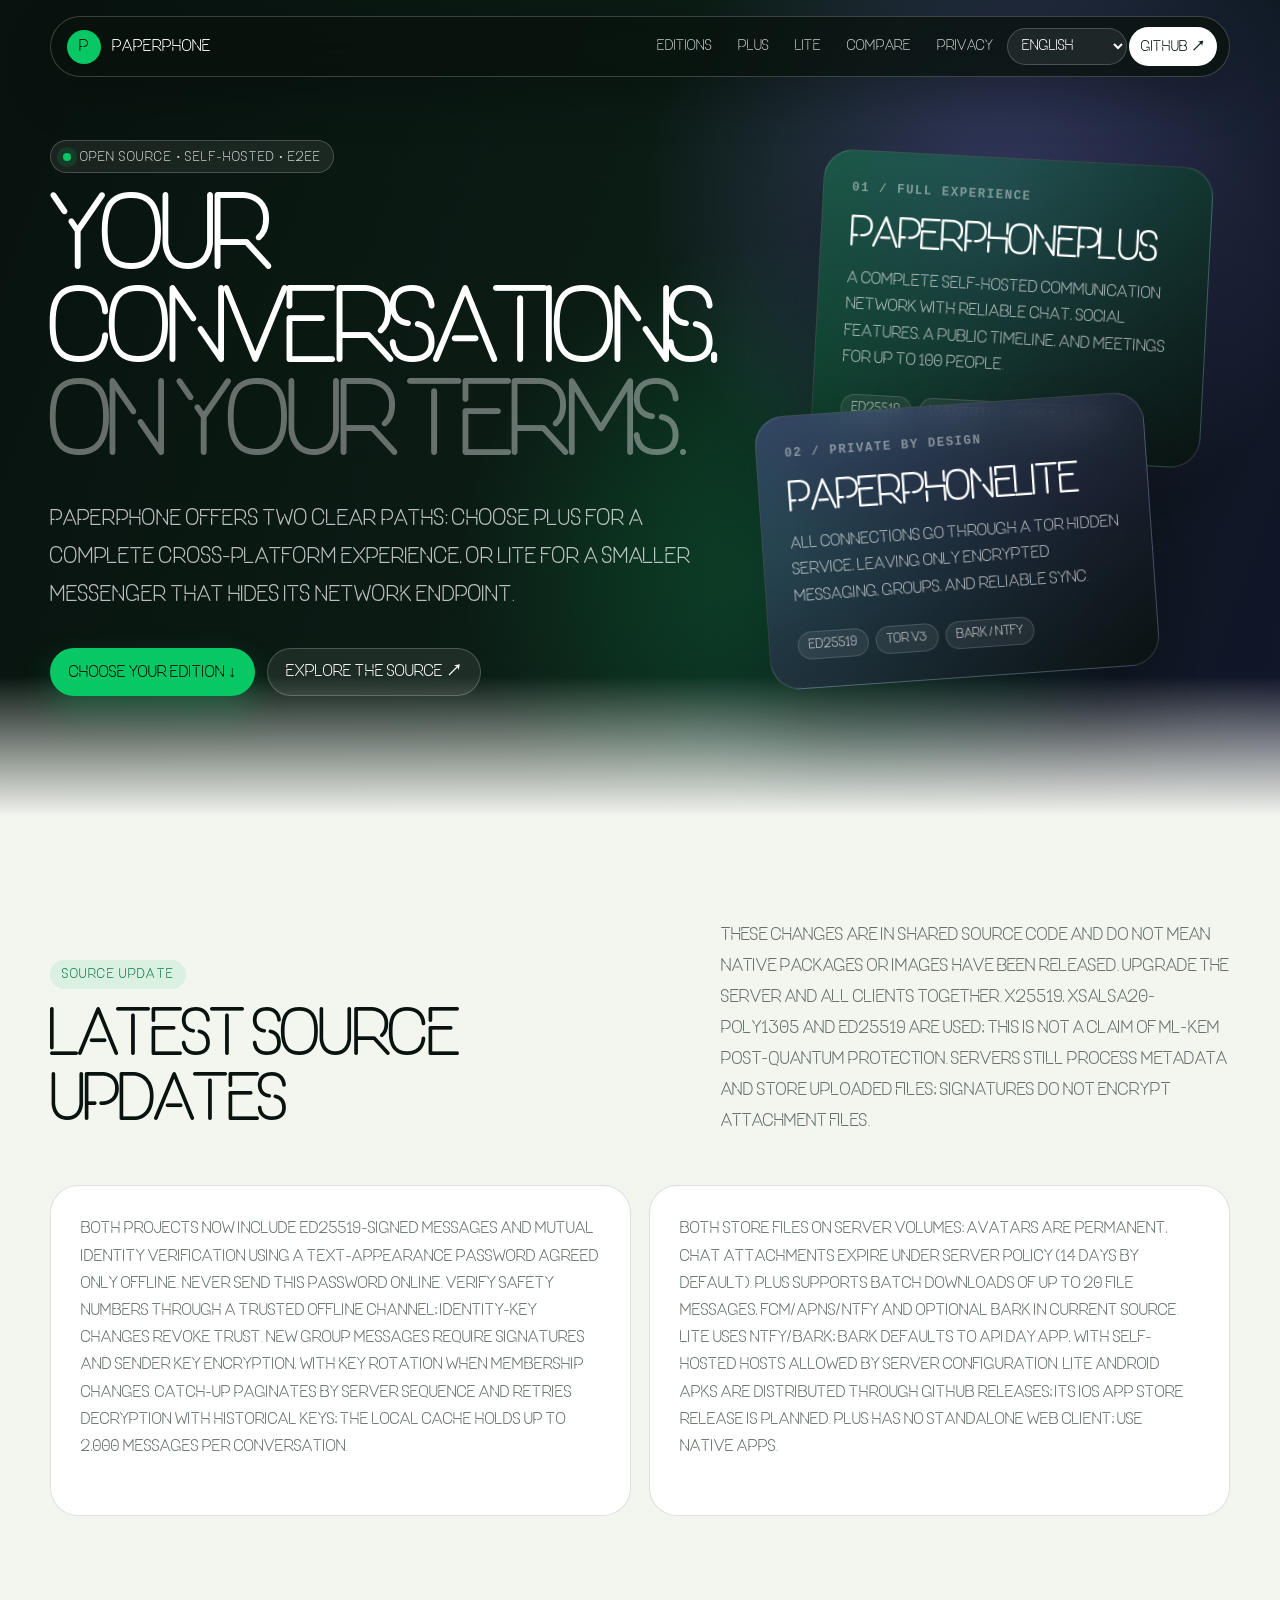
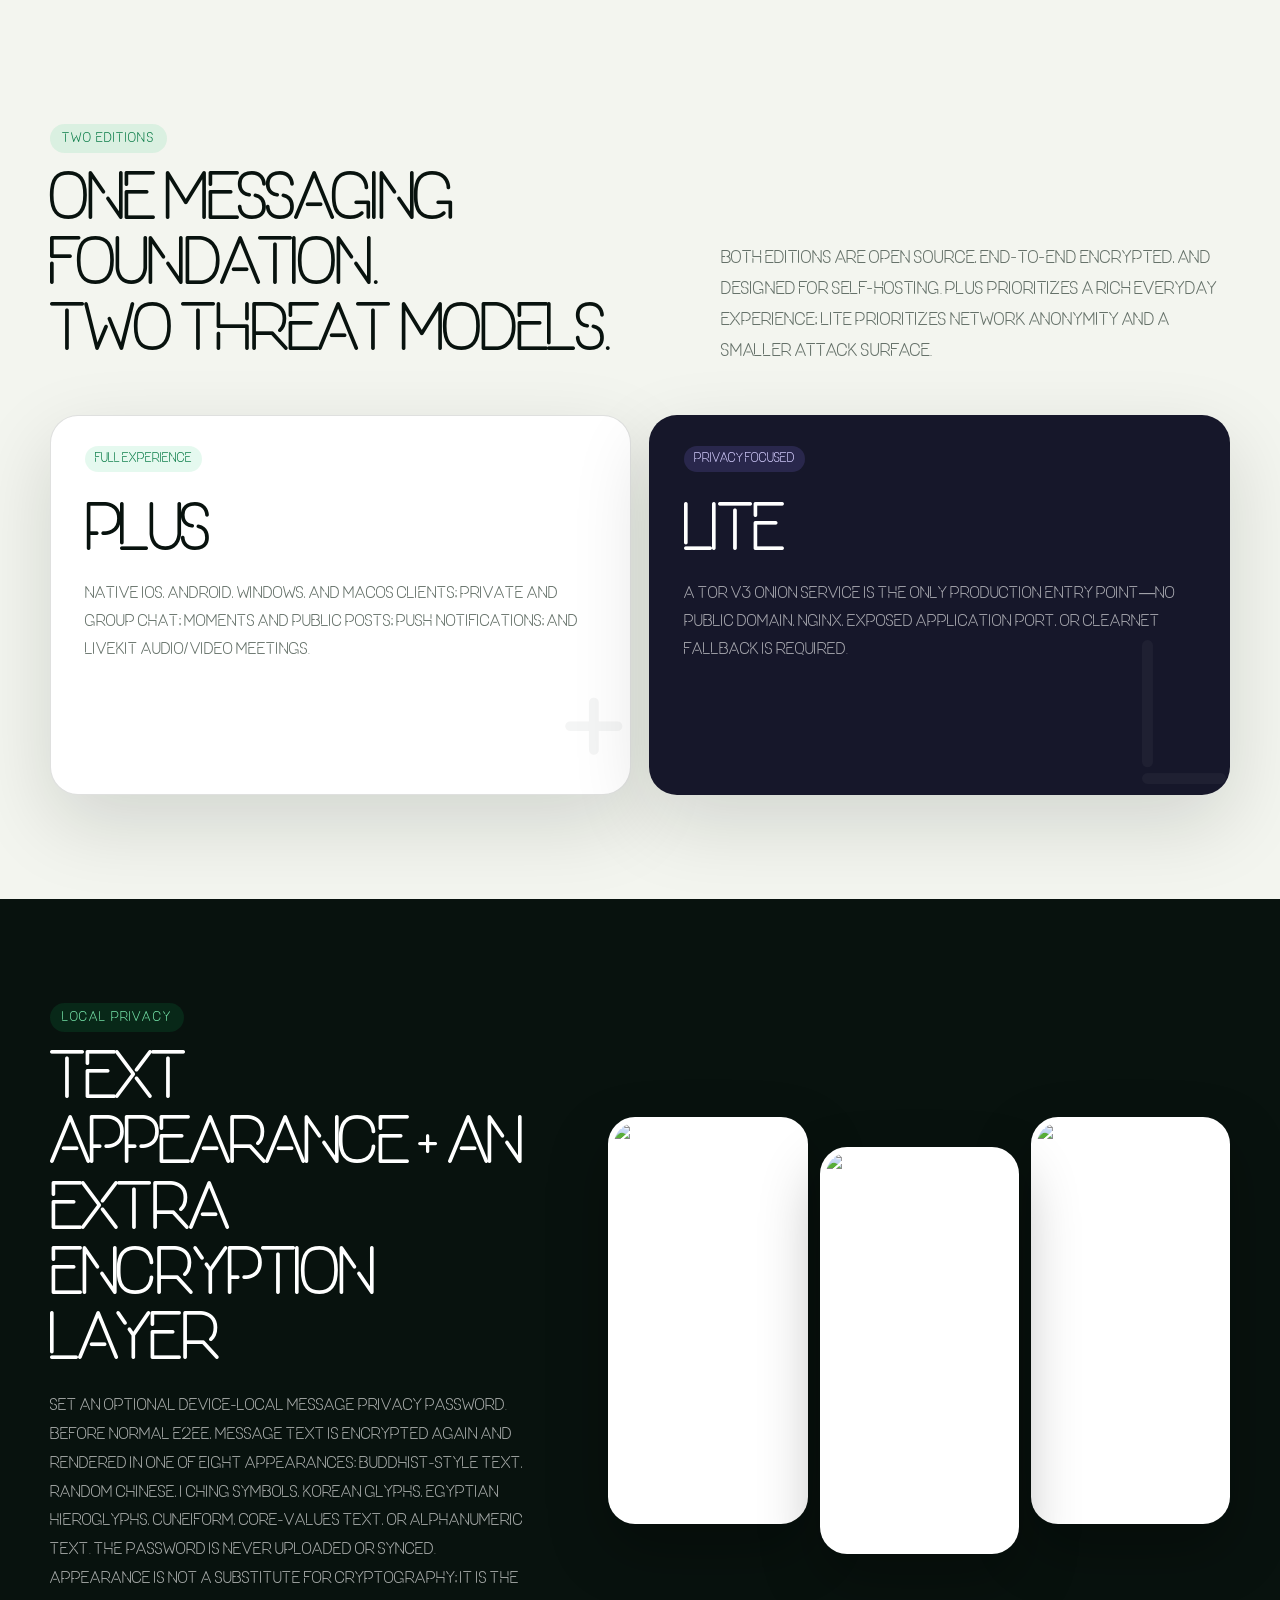
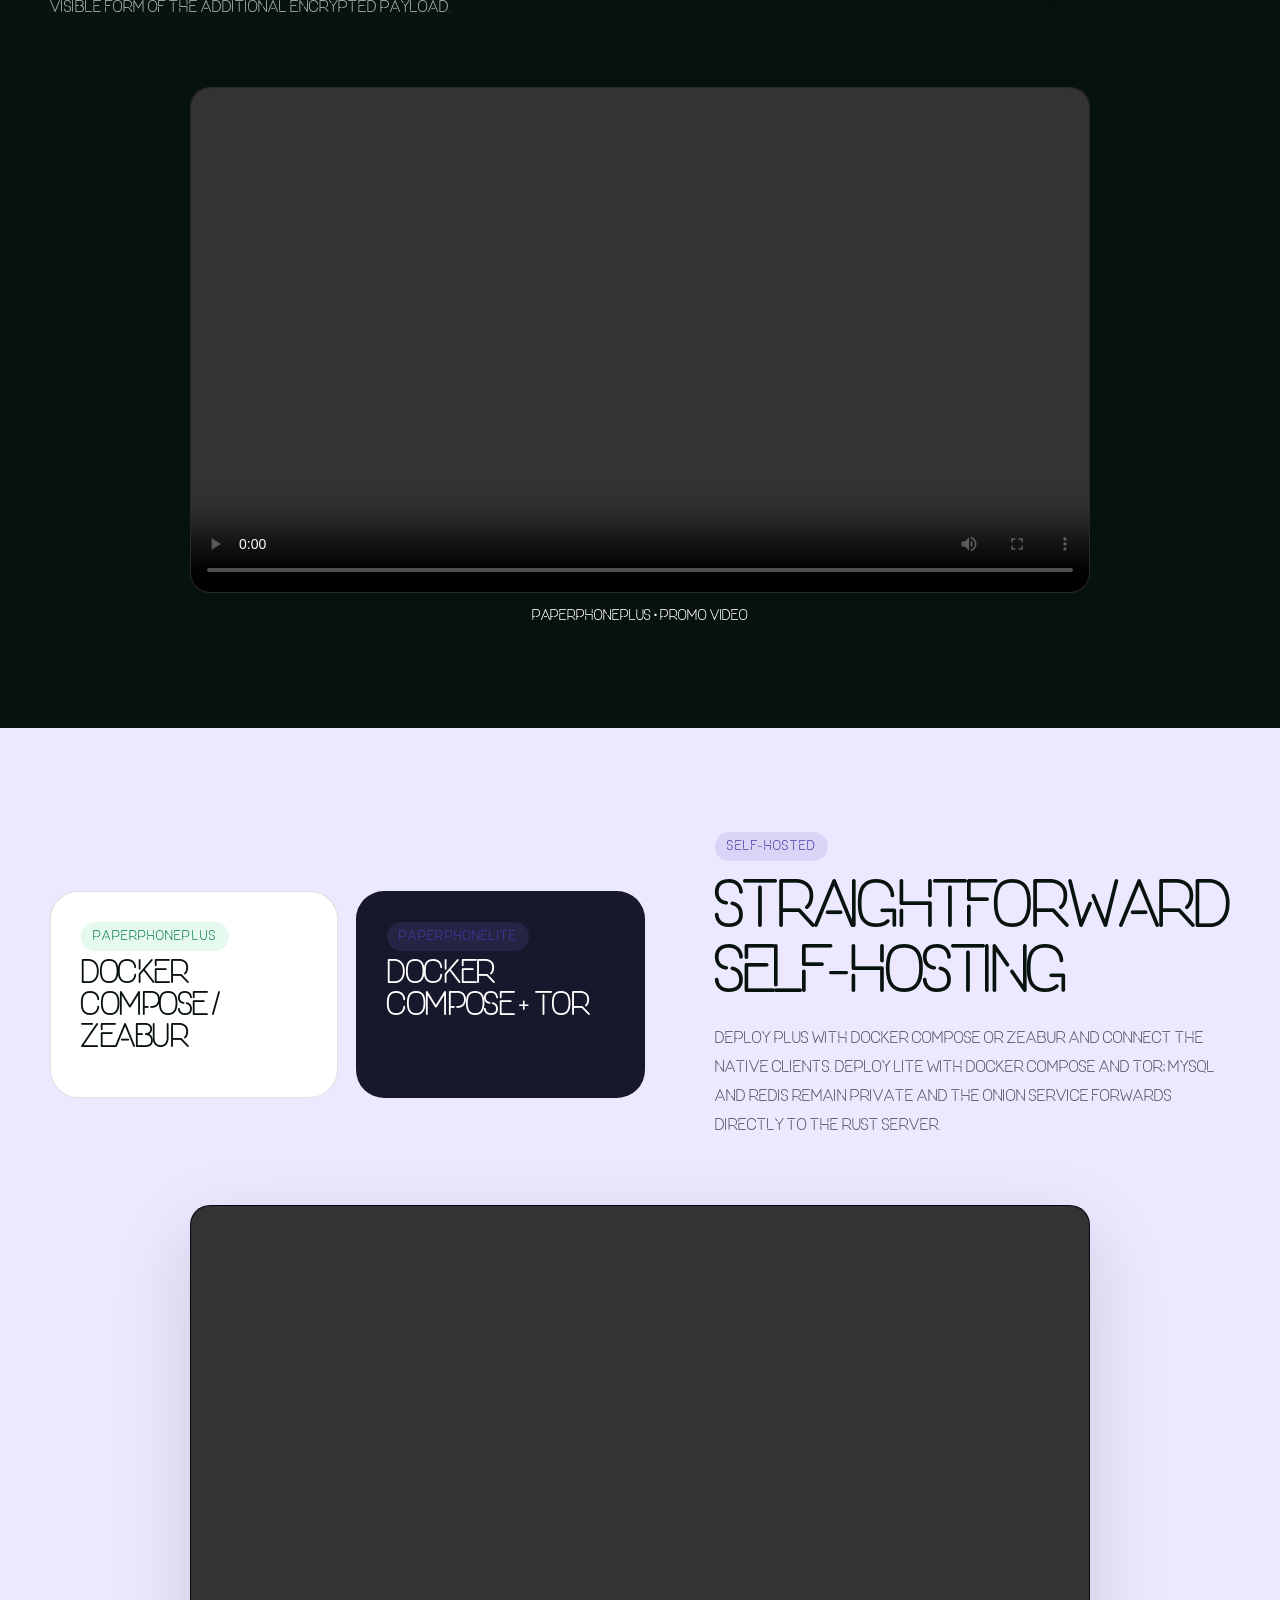
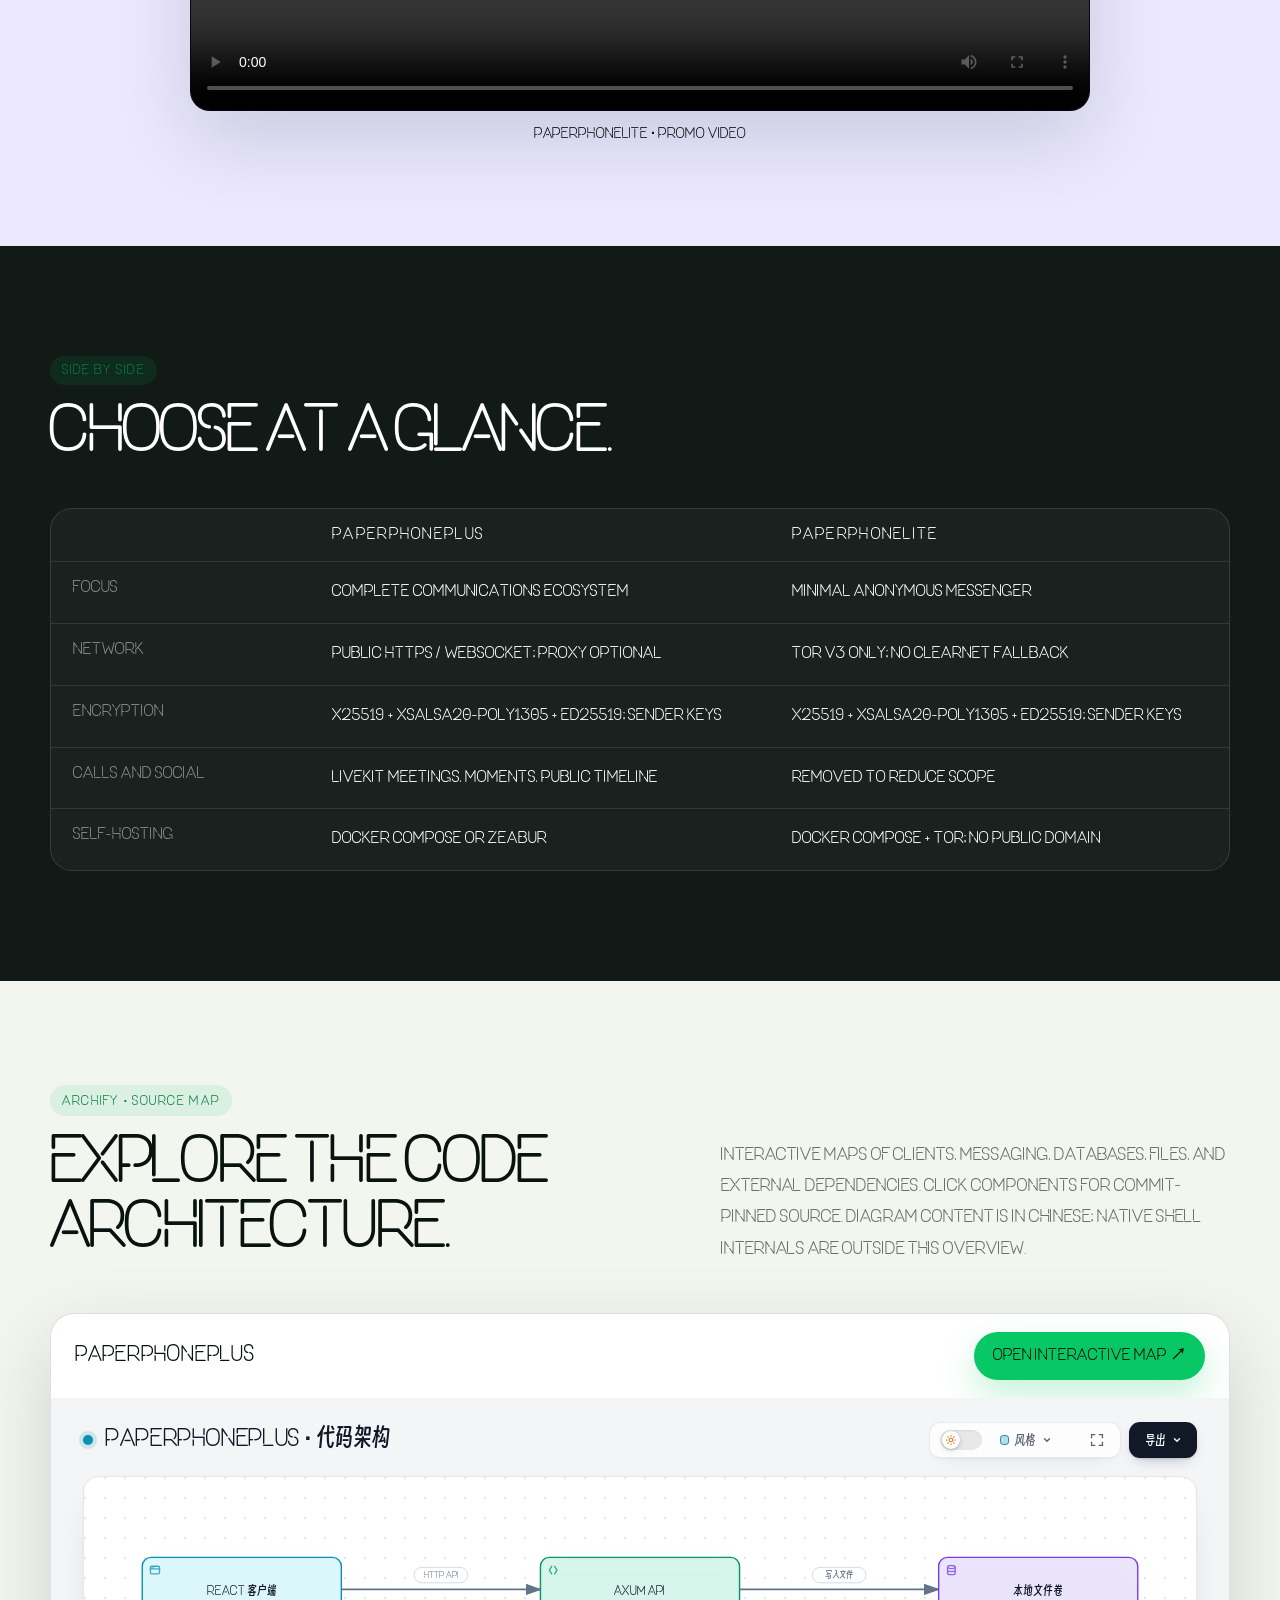
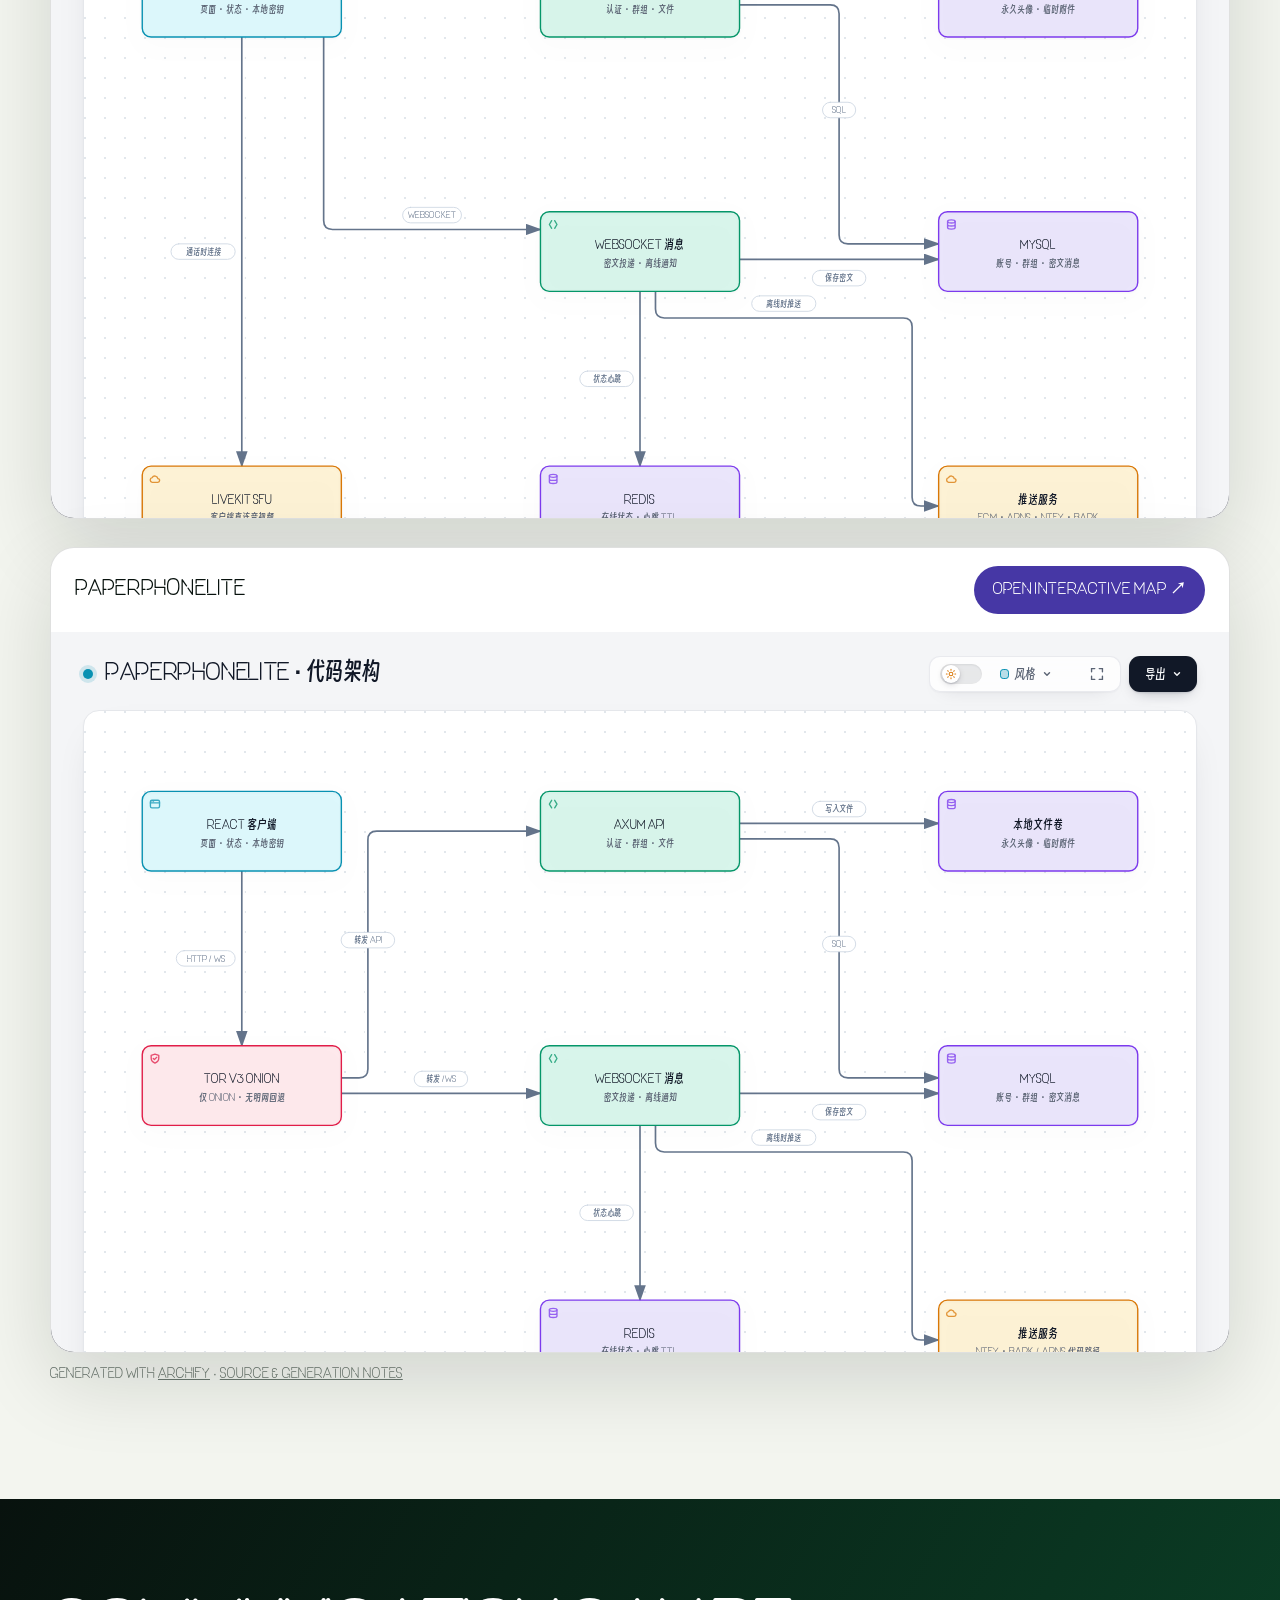
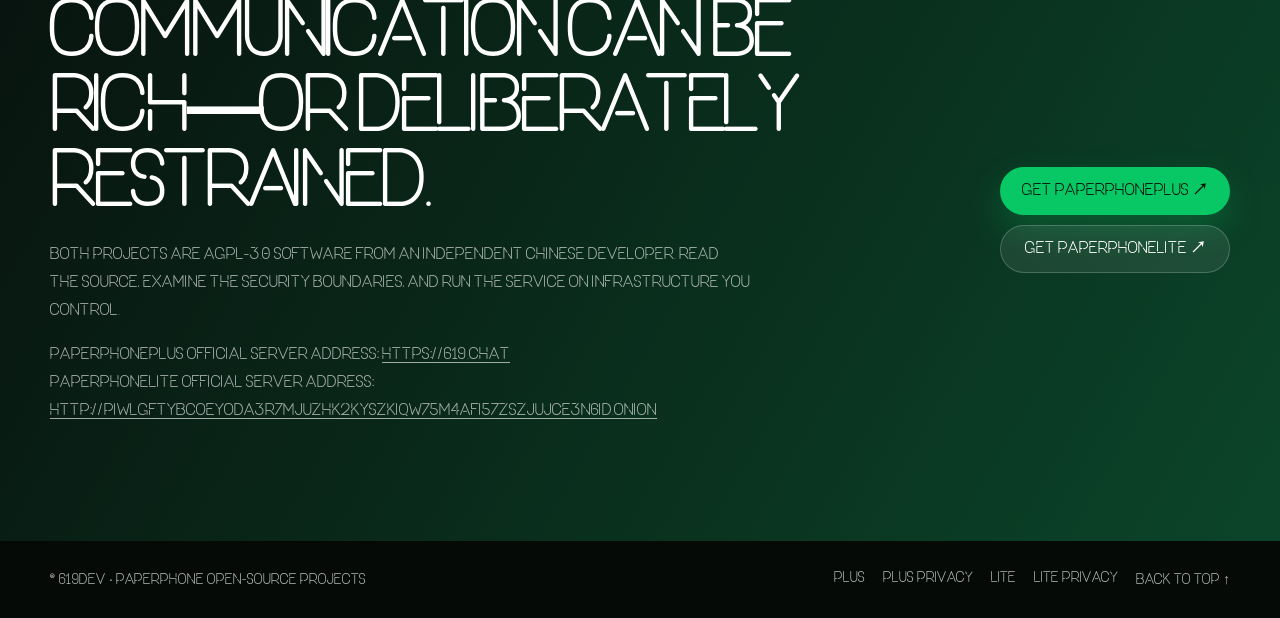
==== index.html @ 9606c449 "Use ONE DAY font for English website text" ====
<!DOCTYPE html>
<html lang="zh-CN">
<head>
  <meta charset="UTF-8"><meta name="viewport" content="width=device-width,initial-scale=1">
  <title>PaperPhone | PaperPhonePlus 与 PaperPhoneLite</title>
  <meta name="description" content="PaperPhone 开源加密通讯项目：PaperPhonePlus 提供原生多端即时通讯、社交与百人会议；PaperPhoneLite 通过 Tor 隐藏服务提供轻量私密通讯。">
  <meta name="theme-color" content="#08120e"><meta property="og:title" content="PaperPhone · 两种隐私通讯路线"><meta property="og:description" content="PaperPhonePlus 功能完整，PaperPhoneLite 极简隐私。两款可自托管的端到端加密通讯项目。"><meta property="og:url" content="https://paperphone.app/"><meta property="og:image" content="https://raw.githubusercontent.com/619dev/Paperphone-plus/main/%E5%AE%A3%E4%BC%A0%E6%B5%B7%E6%8A%A5.png"><link rel="canonical" href="https://paperphone.app/"><link rel="preconnect" href="https://raw.githubusercontent.com">
  <style>
    :root{--ink:#08120e;--paper:#f3f5ef;--white:#fff;--muted:#647068;--line:rgba(8,18,14,.13);--green:#08c765;--green-deep:#087b46;--violet:#8e7aff;--violet-deep:#4637a5;--shadow:0 28px 80px rgba(8,18,14,.14);--radius:28px}*{box-sizing:border-box}html{scroll-behavior:smooth;scroll-padding-top:100px}body{margin:0;color:var(--ink);background:var(--paper);font-family: "PaperPhone Chinese", "PaperPhone English", Inter,ui-sans-serif,-apple-system,BlinkMacSystemFont,"Segoe UI","PingFang SC","Microsoft YaHei",sans-serif}a{color:inherit;text-decoration:none}img{display:block;max-width:100%}.wrap{width:min(1180px,calc(100% - 40px));margin-inline:auto}
    .nav{position:fixed;z-index:30;top:16px;left:50%;transform:translateX(-50%);display:flex;align-items:center;justify-content:space-between;width:min(1180px,calc(100% - 32px));padding:10px 12px 10px 16px;color:#fff;border:1px solid #ffffff33;border-radius:999px;background:#08120ec7;box-shadow:0 18px 50px #0000003d;backdrop-filter:blur(18px)}.brand{display:flex;align-items:center;gap:11px;font-weight:850}.mark{display:grid;width:34px;height:34px;place-items:center;border-radius:50%;color:#041108;background:var(--green);font-weight:950}.nav-links{display:flex;align-items:center;gap:2px;color:#ffffffb8;font-size:.9rem}.nav-links a{padding:10px 12px;border-radius:999px}.nav-links a:hover{color:#fff;background:#ffffff1a}.nav-github{color:#06120b!important;background:#fff!important;font-weight:800}.language-select{flex-shrink:0;min-width:calc(4em + 40px);padding:9px 28px 9px 10px;color:#fff;border:1px solid #ffffff33;border-radius:999px;background:#ffffff12;font:inherit;cursor:pointer}.language-select option{color:#08120e;background:#fff}.privacy-menu{position:relative}.privacy-menu summary{cursor:pointer;list-style:none;padding:10px 12px;border-radius:999px}.privacy-menu summary::-webkit-details-marker{display:none}.privacy-menu[open] summary{color:#fff;background:#ffffff1a}.privacy-popover{position:absolute;top:48px;right:0;display:grid;min-width:210px;padding:8px;border:1px solid #ffffff24;border-radius:18px;background:#08120ef2;box-shadow:0 20px 55px #0006}.privacy-popover a{padding:11px 12px}
    .hero{position:relative;min-height:810px;overflow:hidden;color:#fff;background:#08120e}.hero:before{content:"";position:absolute;inset:0;background:radial-gradient(circle at 78% 24%,#8e7aff4d,transparent 30%),radial-gradient(circle at 62% 70%,#08c7653d,transparent 34%),linear-gradient(110deg,#08120e 0%,#0c1e16 54%,#11152a 100%)}.hero:after{content:"";position:absolute;inset:auto 0 0;height:140px;background:linear-gradient(transparent,var(--paper))}.grain{position:absolute;inset:0;opacity:.18;background-image:linear-gradient(#ffffff0a 1px,transparent 1px),linear-gradient(90deg,#ffffff0a 1px,transparent 1px);background-size:44px 44px;mask-image:linear-gradient(to right,transparent 5%,#000 45%,transparent 95%)}.hero-inner{position:relative;z-index:2;display:grid;grid-template-columns:1.05fr .95fr;gap:48px;min-height:810px;align-items:center;padding:140px 0 120px}.kicker,.label{display:inline-flex;align-items:center;gap:9px;width:fit-content;padding:8px 12px;border-radius:999px;font-size:.82rem;font-weight:850;letter-spacing:.08em;text-transform:uppercase}.kicker{border:1px solid #ffffff33;color:#ffffffcc;background:#ffffff12}.dot{width:8px;height:8px;border-radius:50%;background:var(--green);box-shadow:0 0 0 6px #08c76524}h1{max-width:780px;margin:24px 0;font-size:clamp(3.6rem,8vw,7.4rem);line-height:.91;letter-spacing:-.075em}h1 span{display:block;color:#ffffff61}.lead{max-width:670px;margin:0;color:#ffffffb8;font-size:clamp(1.08rem,2vw,1.35rem);line-height:1.78}.actions{display:flex;flex-wrap:wrap;gap:12px;margin-top:32px}.btn{display:inline-flex;align-items:center;justify-content:center;gap:9px;min-height:48px;padding:12px 18px;border:1px solid transparent;border-radius:999px;font-weight:850;transition:.2s}.btn:hover{transform:translateY(-2px)}.green{color:#041109;background:var(--green);box-shadow:0 15px 35px #08c7653d}.light{color:#fff;border-color:#ffffff33;background:#ffffff14}.dark{color:#fff;background:var(--ink)}.violet{color:#fff;background:var(--violet-deep)}
    .product-stack{position:relative;height:520px}.product-card{position:absolute;width:min(390px,92%);padding:28px;border:1px solid #ffffff29;border-radius:30px;box-shadow:0 38px 90px #00000047;backdrop-filter:blur(18px)}.product-card.plus{top:0;right:0;background:linear-gradient(145deg,#08c76547,#08120ed6);transform:rotate(3deg)}.product-card.lite{bottom:0;left:0;background:linear-gradient(145deg,#8e7aff47,#08120ee0);transform:rotate(-4deg)}.product-no{color:#ffffff70;font:800 .78rem ui-monospace,monospace;letter-spacing:.12em}.product-card h2{margin:20px 0 10px;font-size:2.55rem;letter-spacing:-.055em}.product-card p{margin:0;color:#ffffffad;line-height:1.65}.chips{display:flex;flex-wrap:wrap;gap:7px;margin-top:22px}.chip{padding:7px 10px;border:1px solid #ffffff26;border-radius:999px;color:#ffffffc7;background:#ffffff12;font-size:.78rem;font-weight:700}
    .section{padding:104px 0}.label{color:var(--green-deep);background:#08c7651a}.label.purple{color:var(--violet-deep);background:#8e7aff1f}.heading{display:grid;grid-template-columns:1.1fr .9fr;gap:48px;align-items:end;margin-bottom:48px}.heading h2,.detail-copy h2,.compare h2{margin:18px 0 0;font-size:clamp(2.35rem,5vw,4.7rem);line-height:1.02;letter-spacing:-.06em}.heading p{margin:0;color:var(--muted);font-size:1.08rem;line-height:1.8}.choice-grid{display:grid;grid-template-columns:1fr 1fr;gap:18px}.choice{position:relative;overflow:hidden;min-height:380px;padding:34px;border:1px solid var(--line);border-radius:var(--radius);background:#fff;box-shadow:var(--shadow)}.choice:after{content:attr(data-mark);position:absolute;right:-10px;bottom:-38px;color:#08120e0b;font-size:12rem;font-weight:950}.choice.lite-choice{color:#fff;border-color:transparent;background:#16172a}.choice.lite-choice:after{color:#ffffff0a}.choice-top{display:flex;justify-content:space-between;gap:18px}.edition{padding:7px 10px;border-radius:999px;background:#08c7651a;color:var(--green-deep);font-size:.78rem;font-weight:850}.lite-choice .edition{color:#d5ceff;background:#8e7aff29}.choice h3{margin:36px 0 14px;font-size:clamp(2.3rem,5vw,4.2rem);letter-spacing:-.065em}.choice p{position:relative;z-index:1;margin:0;color:var(--muted);line-height:1.75}.lite-choice p{color:#ffffff9e}.choice-list{position:relative;z-index:1;display:grid;grid-template-columns:1fr 1fr;gap:10px;margin:28px 0 0;padding:0;list-style:none;font-weight:750;font-size:.9rem}.choice-list li:before{content:"✓";margin-right:8px;color:var(--green-deep)}.lite-choice li:before{color:var(--violet)}
    .detail{overflow:hidden;color:#fff;background:var(--ink)}.detail.lite-detail{color:var(--ink);background:#ebe8ff}.detail-grid{display:grid;grid-template-columns:.88fr 1.12fr;gap:70px;align-items:center}.lite-detail .detail-grid{grid-template-columns:1.12fr .88fr}.detail-copy .label{color:#76e5aa;background:#08c7651f}.lite-detail .detail-copy .label{color:var(--violet-deep);background:#4637a51a}.detail-copy p{color:#ffffffa3;line-height:1.8}.lite-detail .detail-copy p{color:#5c5a70}.feature-grid{display:grid;grid-template-columns:1fr 1fr;gap:12px;margin-top:34px}.feature{padding:18px;border:1px solid #ffffff1f;border-radius:18px;background:#ffffff0d}.lite-detail .feature{border-color:#4637a51f;background:#ffffff8c}.feature b{display:block;margin-bottom:7px}.feature small{display:block;color:#ffffff85;line-height:1.55}.lite-detail .feature small{color:#68657b}.phone-wall{display:grid;grid-template-columns:repeat(3,1fr);gap:12px;align-items:center}.phone-wall a{overflow:hidden;border:6px solid #ffffffcc;border-radius:27px;background:#fff;box-shadow:0 25px 60px #0000004d;transition:.25s}.phone-wall a:hover{transform:translateY(-8px)}.phone-wall a:nth-child(2){transform:translateY(30px)}.phone-wall a:nth-child(2):hover{transform:translateY(22px)}.phone-wall img{width:100%;aspect-ratio:9/19;object-fit:cover;object-position:top}.lite-detail .phone-wall a{box-shadow:0 25px 60px #4637a533}
    .deep-grid{display:grid;grid-template-columns:repeat(3,1fr);gap:14px}.deep-card{min-height:220px;padding:24px;border:1px solid var(--line);border-radius:20px;background:#ffffffb8}.deep-card .num{color:var(--green-deep);font:800 .78rem ui-monospace,monospace}.deep-card h3{margin:34px 0 10px;font-size:1.2rem}.deep-card p{margin:0;color:var(--muted);font-size:.92rem;line-height:1.68}
    .compare{padding:110px 0;color:#fff;background:#111a16}.compare-head{display:grid;grid-template-columns:1fr auto;gap:30px;align-items:end;margin-bottom:40px}.compare-note{max-width:400px;color:#ffffff94;line-height:1.7}.table-wrap{overflow-x:auto;border:1px solid #ffffff1f;border-radius:22px;background:#ffffff09}table{width:100%;min-width:760px;border-collapse:collapse}th,td{padding:18px 22px;border-bottom:1px solid #ffffff1a;text-align:left;vertical-align:top}th{color:#ffffff7a;font-size:.78rem;letter-spacing:.08em;text-transform:uppercase}th:nth-child(2),th:nth-child(3){color:#fff;font-size:1rem}td:first-child{width:22%;color:#ffffff7a;font-weight:750}td:nth-child(2),td:nth-child(3){width:39%;line-height:1.55}tr:last-child td{border-bottom:0}.yes{color:#6be4a4;font-weight:800}.lite-accent{color:#b9adff;font-weight:800}
    .architecture{display:grid;grid-template-columns:1fr 1fr;gap:18px}.arch{padding:30px;border-radius:var(--radius);border:1px solid var(--line);background:#fff}.arch.darkbox{color:#fff;border-color:transparent;background:#17182b}.arch h3{margin:8px 0 12px;font-size:2rem;letter-spacing:-.045em}.arch>p{margin:0 0 24px;color:var(--muted);line-height:1.7}.arch.darkbox>p{color:#ffffff94}.flow{display:grid;gap:9px}.flow div{display:flex;align-items:center;justify-content:space-between;gap:14px;padding:14px 16px;border-radius:13px;background:var(--paper);font-size:.9rem;font-weight:750}.darkbox .flow div{background:#ffffff12}.flow span{color:var(--muted);font-size:.78rem;font-weight:600}.darkbox .flow span{color:#ffffff70}
    .cta{padding:100px 0;color:#fff;background:linear-gradient(120deg,#08120e,#0b4529)}.cta-grid{display:grid;grid-template-columns:1fr auto;gap:40px;align-items:center}.cta h2{max-width:780px;margin:0;font-size:clamp(2.5rem,6vw,5.5rem);line-height:.98;letter-spacing:-.065em}.cta p{max-width:700px;color:#ffffff9e;line-height:1.75}.cta-actions{display:grid;gap:10px;min-width:230px}footer{padding:30px 0;color:#aab2ad;background:#050a07;font-size:.88rem}.footer-inner{display:flex;justify-content:space-between;gap:22px;align-items:center}.footer-links{display:flex;flex-wrap:wrap;gap:18px}.footer-links a:hover{color:#fff}
    .server-note{overflow-wrap:anywhere}.server-note a{text-decoration:underline;text-underline-offset:3px}
    .promo-video{max-width:900px;margin:48px auto 0}.promo-video video{display:block;width:100%;aspect-ratio:16/9;border:1px solid #ffffff29;border-radius:20px;background:#000;box-shadow:var(--shadow)}.promo-video figcaption{margin-top:14px;text-align:center;font-size:.9rem;font-weight:750}.lite-detail .promo-video video{border-color:#4637a51f}
    @media(max-width:980px){.hero-inner,.detail-grid,.lite-detail .detail-grid{grid-template-columns:1fr}.hero-inner{padding-top:145px}.product-stack{width:min(620px,100%);margin:auto;height:430px}.product-card{width:360px}.heading,.compare-head,.cta-grid{grid-template-columns:1fr}.choice-grid,.architecture{grid-template-columns:1fr}.deep-grid{grid-template-columns:1fr 1fr}.lite-detail .phone-wall{order:2}.cta-actions{display:flex;flex-wrap:wrap}}@media(max-width:680px){.wrap{width:min(100% - 28px,1180px)}.nav{top:10px;width:calc(100% - 20px)}.nav-links a:not(.nav-github){display:none}.hero-inner{min-height:940px;gap:24px;padding:125px 0 100px;align-content:center}h1{font-size:clamp(3.4rem,19vw,5.6rem)}.product-stack{height:430px}.product-card{width:85%;padding:22px}.product-card h2{font-size:2rem}.section{padding:76px 0}.choice{min-height:auto;padding:24px}.choice-list,.feature-grid,.deep-grid{grid-template-columns:1fr}.detail-grid{gap:42px}.phone-wall{gap:7px}.phone-wall a{border-width:3px;border-radius:15px}.deep-card{min-height:0}.footer-inner{align-items:flex-start;flex-direction:column}}
    .diagram-stack{display:grid;gap:28px}.diagram-card{overflow:hidden;border:1px solid var(--line);border-radius:24px;background:#fff;box-shadow:var(--shadow)}.diagram-toolbar{display:flex;align-items:center;justify-content:space-between;gap:16px;padding:18px 24px}.diagram-toolbar h3{margin:0;font-size:1.35rem}.diagram-card iframe{display:block;width:100%;height:720px;border:0;background:#0b1018}.diagram-credit{color:var(--muted);font-size:.85rem}.diagram-credit a{text-decoration:underline}@media(max-width:600px){.diagram-toolbar{padding:16px;flex-wrap:wrap}.diagram-card iframe{height:600px}}
  </style>
  <link rel="stylesheet" href="fonts.css">
</head>
<body id="top">
  <nav class="nav" aria-label="主导航"><a class="brand" href="#top"><span class="mark">P</span><span>PaperPhone</span></a><div class="nav-links"><a href="#choose">项目</a><a href="#plus">Plus</a><a href="#lite">Lite</a><a href="#compare">对比</a><details class="privacy-menu"><summary>隐私政策</summary><div class="privacy-popover"><a href="privacy-plus.html">PaperPhonePlus</a><a href="privacy-lite.html">PaperPhoneLite</a></div></details><select id="language-select" class="language-select" aria-label="Language"><option value="zh">简体中文</option><option value="en">English</option><option value="ja">日本語</option><option value="ko">한국어</option><option value="fr">Français</option><option value="de">Deutsch</option><option value="ru">Русский</option><option value="es">Español</option></select><a class="nav-github" href="https://github.com/619dev" target="_blank" rel="noopener">GitHub ↗</a></div></nav>
  <header class="hero"><div class="grain"></div><div class="wrap hero-inner"><div><div class="kicker"><span class="dot"></span>Open source · Self-hosted · E2EE</div><h1>你的通讯，<span>由你定义。</span></h1><p class="lead">PaperPhone 现在拥有两条清晰路线：选择功能完整、覆盖全平台的 <b>Plus</b>，或选择隐藏网络身份、只保留通讯核心的 <b>Lite</b>。</p><div class="actions"><a class="btn green" href="#choose">选择适合你的版本 ↓</a><a class="btn light" href="https://github.com/619dev" target="_blank" rel="noopener">查看开源项目 ↗</a></div></div><div class="product-stack"><article class="product-card plus"><span class="product-no">01 / FULL EXPERIENCE</span><h2>PaperPhonePlus</h2><p>从可靠聊天到朋友圈、公开时间线与百人会议，一套完整的自托管通讯网络。</p><div class="chips"><span class="chip">Ed25519 签名</span><span class="chip">LiveKit SFU</span><span class="chip">原生多端</span></div></article><article class="product-card lite"><span class="product-no">02 / PRIVATE BY DESIGN</span><h2>PaperPhoneLite</h2><p>让 Tor 隐藏服务承载全部连接，只留下加密聊天、群组与可靠同步。</p><div class="chips"><span class="chip">Ed25519 签名</span><span class="chip">Tor v3</span><span class="chip">Bark / ntfy</span></div></article></div></div></header>
  <main>
<section class="section" id="security"><div class="wrap"><div class="heading"><div><span class="label">Source update</span><h2>先验证身份，<br>再建立信任。</h2></div><p>以下安全能力来自两款项目的最新共享源码，原生安装包与镜像发布状态请查看各客户端仓库。升级需协调服务端与所有平台客户端，旧客户端无法识别新签名信封。</p></div><div class="deep-grid"><article class="deep-card"><h3>线下密码与双向验证</h3><p>文本外观密码是验证对方的凭证，只在线下交流，不要发到网上。双方验证完成并确认挑战回执后显示绿色 ✅；安全号码仍需通过可信线下渠道核对。</p></article><article class="deep-card"><h3>成员变化，密钥轮换</h3><p>分发群密钥前先私聊验证成员。加入、退出、移除或身份重置推进群密钥代次；离群者不能领取新密钥，但无法远程删除其已保存的旧密钥或明文。</p></article><article class="deep-card"><h3>明确加密边界</h3><p>签名验证消息来源，正文加密保护内容；账号关系、群成员、时间和路由等元数据仍由服务端处理。附件文件本身不因消息签名而获得端到端加密。</p></article></div></div></section>
    <section class="section" id="choose"><div class="wrap"><div class="heading"><div><span class="label">Two editions</span><h2>相同的通讯底座，<br>不同的取舍。</h2></div><p>Plus 面向丰富的日常与团队场景，Lite 面向对网络匿名与最小攻击面有明确要求的用户。两者都开放源代码、支持自托管，并采用端到端加密。</p></div><div class="choice-grid"><article class="choice" data-mark="+"><div class="choice-top"><span class="edition">功能完整</span><span>01</span></div><h3>Plus</h3><p>你需要音视频会议、朋友圈、公开内容、完整推送和应用商店分发时，选择 PaperPhonePlus。</p><ul class="choice-list"><li>最多 100 人会议</li><li>朋友圈与时间线</li><li>iOS / Android / 桌面</li><li>服务器本地文件存储</li></ul></article><article class="choice lite-choice" data-mark="L"><div class="choice-top"><span class="edition">极简隐私</span><span>02</span></div><h3>Lite</h3><p>你希望服务器完全不暴露公网 IP、客户端强制走 Tor，并愿意舍弃音视频与社交模块时，选择 PaperPhoneLite。</p><ul class="choice-list"><li>Tor v3 onion service</li><li>无公开域名或端口</li><li>仅保留通讯核心</li><li>内嵌 Tor 原生客户端</li></ul></article></div></div></section>
    <section class="section detail" id="plus"><div class="wrap detail-grid"><div class="detail-copy"><span class="label">PaperPhonePlus</span><h2>一个完整的私人通讯生态。</h2><p>Plus 以 React 19 + TypeScript 构建客户端，以 Rust / Axum 承载服务端。当前源码为私聊加入 Ed25519 签名和双向身份验证，新群消息强制签名与 Sender Key 加密；身份私钥留在本地，服务器仍处理必要元数据并保存上传附件。</p><div class="feature-grid"><div class="feature"><b>可靠消息</b><small>发件箱重试、消息 ID 幂等、服务端序号增量同步与断线补齐。</small></div><div class="feature"><b>百人会议</b><small>LiveKit SFU 支持 1:1 与最多 100 人群组音视频、主席静音和讲课模式。</small></div><div class="feature"><b>丰富社交</b><small>朋友圈、可见性控制，以及图片/视频驱动的双列公开时间线。</small></div><div class="feature"><b>原生消息推送</b><small>FCM、ntfy 与 APNS 覆盖 Android 和 iOS；当前源码另支持可选 Bark 提醒。</small></div><div class="feature"><b>原生多端客户端</b><small>iOS、Android、Windows 与 macOS 复用一致的客户端体验。</small></div><div class="feature"><b>大型群组</b><small>最多 2000 人；新群消息强制签名与 Sender Key 加密，成员变化时轮换密钥。</small></div></div><div class="actions"><a class="btn green" href="https://github.com/619dev/Paperphone-plus" target="_blank" rel="noopener">Plus 源码 ↗</a><a class="btn light" href="https://github.com/619dev/Paperphone-plus/blob/main/DEPLOY_CN.md" target="_blank" rel="noopener">部署指南</a></div></div><div class="phone-wall"><a href="https://raw.githubusercontent.com/619dev/Paperphone-plus/main/screenshot/ui1.png" target="_blank" rel="noopener"><img loading="lazy" src="https://raw.githubusercontent.com/619dev/Paperphone-plus/main/screenshot/ui1.png" alt="PaperPhonePlus 聊天界面"></a><a href="https://raw.githubusercontent.com/619dev/Paperphone-plus/main/screenshot/ui3.png" target="_blank" rel="noopener"><img loading="lazy" src="https://raw.githubusercontent.com/619dev/Paperphone-plus/main/screenshot/ui3.png" alt="PaperPhonePlus 朋友圈界面"></a><a href="https://raw.githubusercontent.com/619dev/Paperphone-plus/main/screenshot/ui4.png" target="_blank" rel="noopener"><img loading="lazy" src="https://raw.githubusercontent.com/619dev/Paperphone-plus/main/screenshot/ui4.png" alt="PaperPhonePlus 音视频界面"></a></div></div><div class="wrap"><figure class="promo-video"><video controls playsinline preload="metadata" aria-label="PaperPhonePlus 宣传视频"><source src="video/paperphoneplus.mp4" type="video/mp4"><a href="video/paperphoneplus.mp4">PaperPhonePlus</a></video><figcaption>PaperPhonePlus · 宣传视频</figcaption></figure></div></section>
    <section class="section"><div class="wrap"><div class="heading"><div><span class="label">Plus in depth</span><h2>为真实使用场景<br>补齐每个环节。</h2></div><p>Plus 不只负责把消息送达，也照顾跨网络恢复、离线使用、账号安全、内容治理以及从小型私聊扩展到大型群组的完整过程。</p></div><div class="deep-grid"><article class="deep-card"><span class="num">01 / SECURITY</span><h3>消息签名与身份验证</h3><p>私聊采用 X25519、XSalsa20-Poly1305 与 Ed25519 签名。线下约定文本外观密码，完成双向验证后显示可信标记；身份密钥变化即撤销信任。</p></article><article class="deep-card"><span class="num">02 / OFFLINE</span><h3>真正可用的离线模式</h3><p>按账户缓存联系人、群组、社交内容与每会话最多 2000 条消息。离线追赶按服务端序号分页，先保存密文再推进游标，并按历史密钥重试解密。</p></article><article class="deep-card"><span class="num">03 / MEDIA</span><h3>500MB 文件与丰富消息</h3><p>支持丰富消息与最多 20 条文件消息批量下载。单文件最大 500MB；头像及社交媒体永久保存，聊天附件默认保留 14 天。附件文件本身不因消息签名而获得端到端加密。</p></article><article class="deep-card"><span class="num">04 / PRIVACY</span><h3>会话、2FA 与自动删除</h3><p>30 分钟 Access Token、90 天设备 Refresh Token、TOTP 两步验证，以及 1 天至 1 月的消息定时删除。</p></article><article class="deep-card"><span class="num">05 / VOICE</span><h3>语音消息与实时变声</h3><p>语音消息、1:1 和群组通话提供 0.8x、1.0x、1.2x 三档本地音频处理。</p></article><article class="deep-card"><span class="num">06 / CONTROL</span><h3>管理、举报与拉黑</h3><p>内嵌多语言管理面板处理举报、删除内容和封禁用户；客户端支持拉黑与朋友圈双向隐私控制。</p></article></div></div></section>
    <section class="section detail lite-detail" id="lite"><div class="wrap detail-grid"><div class="phone-wall"><a href="https://raw.githubusercontent.com/619dev/PaperPhoneLite/main/screenshot/ui1.png" target="_blank" rel="noopener"><img loading="lazy" src="https://raw.githubusercontent.com/619dev/PaperPhoneLite/main/screenshot/ui1.png" alt="PaperPhoneLite 聊天界面"></a><a href="https://raw.githubusercontent.com/619dev/PaperPhoneLite/main/screenshot/ui2.png" target="_blank" rel="noopener"><img loading="lazy" src="https://raw.githubusercontent.com/619dev/PaperPhoneLite/main/screenshot/ui2.png" alt="PaperPhoneLite 联系人界面"></a><a href="https://raw.githubusercontent.com/619dev/PaperPhoneLite/main/screenshot/ui3.png" target="_blank" rel="noopener"><img loading="lazy" src="https://raw.githubusercontent.com/619dev/PaperPhoneLite/main/screenshot/ui3.png" alt="PaperPhoneLite 设置界面"></a></div><div class="detail-copy"><span class="label">PaperPhoneLite</span><h2>不暴露服务器，也不悄悄回到明网。</h2><p>Lite 的生产部署通过 Tor v3 onion service 直接转发至 Rust 服务端，不需要公开域名、Nginx 或应用端口，MySQL 与 Redis 也不暴露。生产客户端必须内嵌 Tor，等待 bootstrap 完成后才能登录，并禁止 .onion 连接失败时回退明网。</p><div class="feature-grid"><div class="feature"><b>消息加密与签名</b><small>当前签名路径使用 X25519、XSalsa20-Poly1305 与 Ed25519，不宣称 ML-KEM 后量子密钥协商。</small></div><div class="feature"><b>本地聊天锁</b><small>可为本设备聊天增加额外正文加密、手动锁定与离开前台自动锁定；密码只在线下交流，不上传或自动同步。</small></div><div class="feature"><b>8 种文本外观</b><small>正文先用额外密码加密并转换为选定外观，再进入端到端加密；双方须设置相同密码，外观样式可不同。</small></div><div class="feature"><b>精简但不简陋</b><small>保留私聊、2000 人群聊、语音变声、丰富消息、好友标签、二维码、2FA 与拉黑。</small></div><div class="feature"><b>可靠同步</b><small>按账号持久化同步游标，分页追赶到完成；保留待解密密文并按历史密钥重试，已丢失的密钥无法恢复。</small></div><div class="feature"><b>本地持久卷</b><small>单文件最大 500MB；头像永久保存，聊天附件按服务端配置定期清理，旧文件自动迁移。</small></div></div><div class="actions"><a class="btn violet" href="https://github.com/619dev/PaperPhoneLite" target="_blank" rel="noopener">Lite 源码 ↗</a><a class="btn dark" href="https://github.com/619dev/PaperPhoneLite/blob/main/DEPLOY_CN.md" target="_blank" rel="noopener">Tor 部署指南</a></div></div></div><div class="wrap"><figure class="promo-video"><video controls playsinline preload="metadata" aria-label="PaperPhoneLite 宣传视频"><source src="video/paperphonelite.mp4" type="video/mp4"><a href="video/paperphonelite.mp4">PaperPhoneLite</a></video><figcaption>PaperPhoneLite · 宣传视频</figcaption></figure></div></section>
    <section class="compare" id="compare"><div class="wrap"><div class="compare-head"><div><span class="label">Side by side</span><h2>一眼做出选择。</h2></div><p class="compare-note">Lite 不是 Plus 的低配版，而是面向不同威胁模型的独立产品。它用功能收缩换取网络身份隐藏与更小的部署表面。</p></div><div class="table-wrap"><table><thead><tr><th>能力</th><th>PaperPhonePlus</th><th>PaperPhoneLite</th></tr></thead><tbody><tr><td>核心定位</td><td><span class="yes">完整通讯生态</span>：聊天、社交、会议与内容发布</td><td><span class="lite-accent">轻量匿名通讯</span>：只保留关键聊天能力</td></tr><tr><td>网络入口</td><td>公网 HTTPS / WebSocket，可配代理</td><td>Tor v3 onion service；生产环境禁止回退明网</td></tr><tr><td>消息加密</td><td>X25519 + XSalsa20-Poly1305 + Ed25519；群聊签名与 Sender Key</td><td>X25519 + XSalsa20-Poly1305 + Ed25519；群聊签名与 Sender Key</td></tr><tr><td>群组规模</td><td>最多 2000 人；新群消息强制签名与加密</td><td>最多 2000 人；新群消息强制签名与加密</td></tr><tr><td>音视频通话</td><td><span class="yes">支持</span>，LiveKit SFU，最多 100 人会议</td><td>已彻底移除</td></tr><tr><td>社交内容</td><td><span class="yes">朋友圈 + 公开时间线</span></td><td>已移除朋友圈与时间线</td></tr><tr><td>文件存储</td><td>服务端本地持久卷，最大 500MB；聊天附件默认保留 14 天</td><td>仅服务端持久卷，最大 500MB；头像永久保存，聊天附件定期清理</td></tr><tr><td>后台推送</td><td>Android 使用 FCM / ntfy；iOS 使用 APNS；当前源码支持可选 Bark</td><td>Android 使用 ntfy；iOS 可配置 Bark；默认允许 api.day.app，自建 Bark 主机需服务端放行；应用自身不注册 APNS token</td></tr><tr><td>客户端</td><td>iOS、Android、Windows、macOS；共享 Web UI 不独立部署</td><td>内嵌 Tor 的原生客户端；普通 PWA 不作为生产客户端</td></tr><tr><td>自托管</td><td>Docker Compose 或 Zeabur 部署后端；原生客户端连接；需配置 LiveKit</td><td>Docker Compose + Tor；无需公开域名、Nginx 或应用端口</td></tr></tbody></table></div></div></section>
    <section class="section"><div class="wrap"><div class="heading"><div><span class="label">Architecture</span><h2>现代技术栈，<br>两种部署边界。</h2></div><p>两款项目共享 React / TypeScript 客户端与 Rust / Axum 服务端的技术方向，但围绕文件、媒体、推送和网络入口采取不同组合。</p></div><div class="architecture"><article class="arch"><span class="label">Plus stack</span><h3>为完整体验扩展</h3><p>适合需要公网服务、多端推送、音视频与服务端本地文件存储的个人、社区或组织。</p><div class="flow"><div>React 19 + TypeScript <span>Vite · Zustand · 原生壳共享 UI</span></div><div>Rust + Axum 0.8 <span>JWT · Argon2 · WebSocket</span></div><div>MySQL 8 + Redis 7 <span>持久化 · 在线路由</span></div><div>LiveKit + 本地持久卷 <span>音视频 · 文件存储</span></div></div></article><article class="arch darkbox"><span class="label purple">Lite stack</span><h3>为隐藏边界收敛</h3><p>适合愿意使用专用客户端，并把隐藏服务地址作为唯一网络入口的私密部署。</p><div class="flow"><div>内嵌 Tor 原生壳 <span>等待 bootstrap · 不回退</span></div><div>Tor v3 onion service <span>直连 Rust 后端</span></div><div>Rust + Axum <span>消息 · 文件 · 推送</span></div><div>MySQL + Redis + Volume <span>均不公开端口</span></div></div></article></div></div></section>
    <section class="section" id="code-architecture"><div class="wrap"><div class="heading"><div><span class="label">Archify · Source map</span><h2 data-arch-title>从源码看清架构。</h2></div><p data-arch-description>两张交互图展示客户端、消息服务、数据库、文件与外部依赖。点击组件查看固定版本源码；图中文字为中文，原生壳内部实现不展开。</p></div><div class="diagram-stack"><article class="diagram-card"><div class="diagram-toolbar"><h3>PaperPhonePlus</h3><a class="btn green" href="architecture/paperphoneplus.html" target="_blank" rel="noopener" data-arch-open>全屏交互图 ↗</a></div><iframe loading="lazy" src="architecture/paperphoneplus.html" title="PaperPhonePlus 代码架构图" allow="fullscreen" allowfullscreen></iframe></article><article class="diagram-card"><div class="diagram-toolbar"><h3>PaperPhoneLite</h3><a class="btn violet" href="architecture/paperphonelite.html" target="_blank" rel="noopener" data-arch-open>全屏交互图 ↗</a></div><iframe loading="lazy" src="architecture/paperphonelite.html" title="PaperPhoneLite 代码架构图" allow="fullscreen" allowfullscreen></iframe></article></div><p class="diagram-credit">Generated with <a href="https://github.com/tt-a1i/archify" target="_blank" rel="noopener">Archify</a> · <a href="architecture/README.md">Source &amp; generation notes</a></p></div></section>
    <section class="cta"><div class="wrap cta-grid"><div><h2>通讯可以丰富，也可以克制。</h2><p>两个项目均以 AGPL-3.0 开源。Plus 提供 Android、iOS、Windows 与 macOS 原生客户端，不独立部署 Web 聊天前端。Lite Android APK 通过客户端仓库 GitHub Releases 分发，不上架 Google Play；iOS 计划通过 App Store 发布。下载与发布状态请查看各平台仓库。</p><p class="server-note">PaperPhonePlus 官方服务器地址：<a href="https://619.chat" target="_blank" rel="noopener">https://619.chat</a><br>PaperPhoneLite 官方服务器地址：<a href="http://piwlgftybcoeyoda3r7mjuzhk2kyszkiqw75m4afi57zszjujce3n6id.onion" target="_blank" rel="noopener">http://piwlgftybcoeyoda3r7mjuzhk2kyszkiqw75m4afi57zszjujce3n6id.onion</a></p></div><div class="cta-actions"><a class="btn green" href="https://github.com/619dev/Paperphone-plus" target="_blank" rel="noopener">获取 PaperPhonePlus ↗</a><a class="btn light" href="https://github.com/619dev/PaperPhoneLite" target="_blank" rel="noopener">获取 PaperPhoneLite ↗</a></div></div></section>
  </main>
  <footer><div class="wrap footer-inner"><span>© 619dev · PaperPhone open-source projects</span><div class="footer-links"><a href="https://github.com/619dev/Paperphone-plus" target="_blank" rel="noopener">Plus</a><a href="privacy-plus.html">Plus 隐私政策</a><a href="https://github.com/619dev/PaperPhoneLite" target="_blank" rel="noopener">Lite</a><a href="privacy-lite.html">Lite 隐私政策</a><a href="https://github.com/619dev/PaperPhoneLite/blob/main/LICENSE" target="_blank" rel="noopener">AGPL-3.0</a><a href="#top">回到顶部 ↑</a></div></div></footer>
  <script src="architecture.js"></script>
  <script src="i18n.js"></script>
</body></html>
---- fonts.css ----
/* Chinese uses 得意黑; Latin text uses ONE DAY. */
@font-face {
  font-family: "PaperPhone Chinese";
  src: url("fonts/smiley-sans.ttf") format("truetype");
  font-style: normal;
  font-weight: 100 900;
  font-display: swap;
  unicode-range: U+2E80-33FF, U+3400-4DBF, U+4E00-9FFF, U+F900-FAFF, U+FE30-FE4F, U+FF00-FFEF, U+20000-323AF;
}

@font-face {
  font-family: "PaperPhone English";
  src: url("fonts/one-day.otf") format("opentype");
  font-style: normal;
  font-weight: 100 900;
  font-display: swap;
  unicode-range: U+0000-024F, U+1E00-1EFF;
}
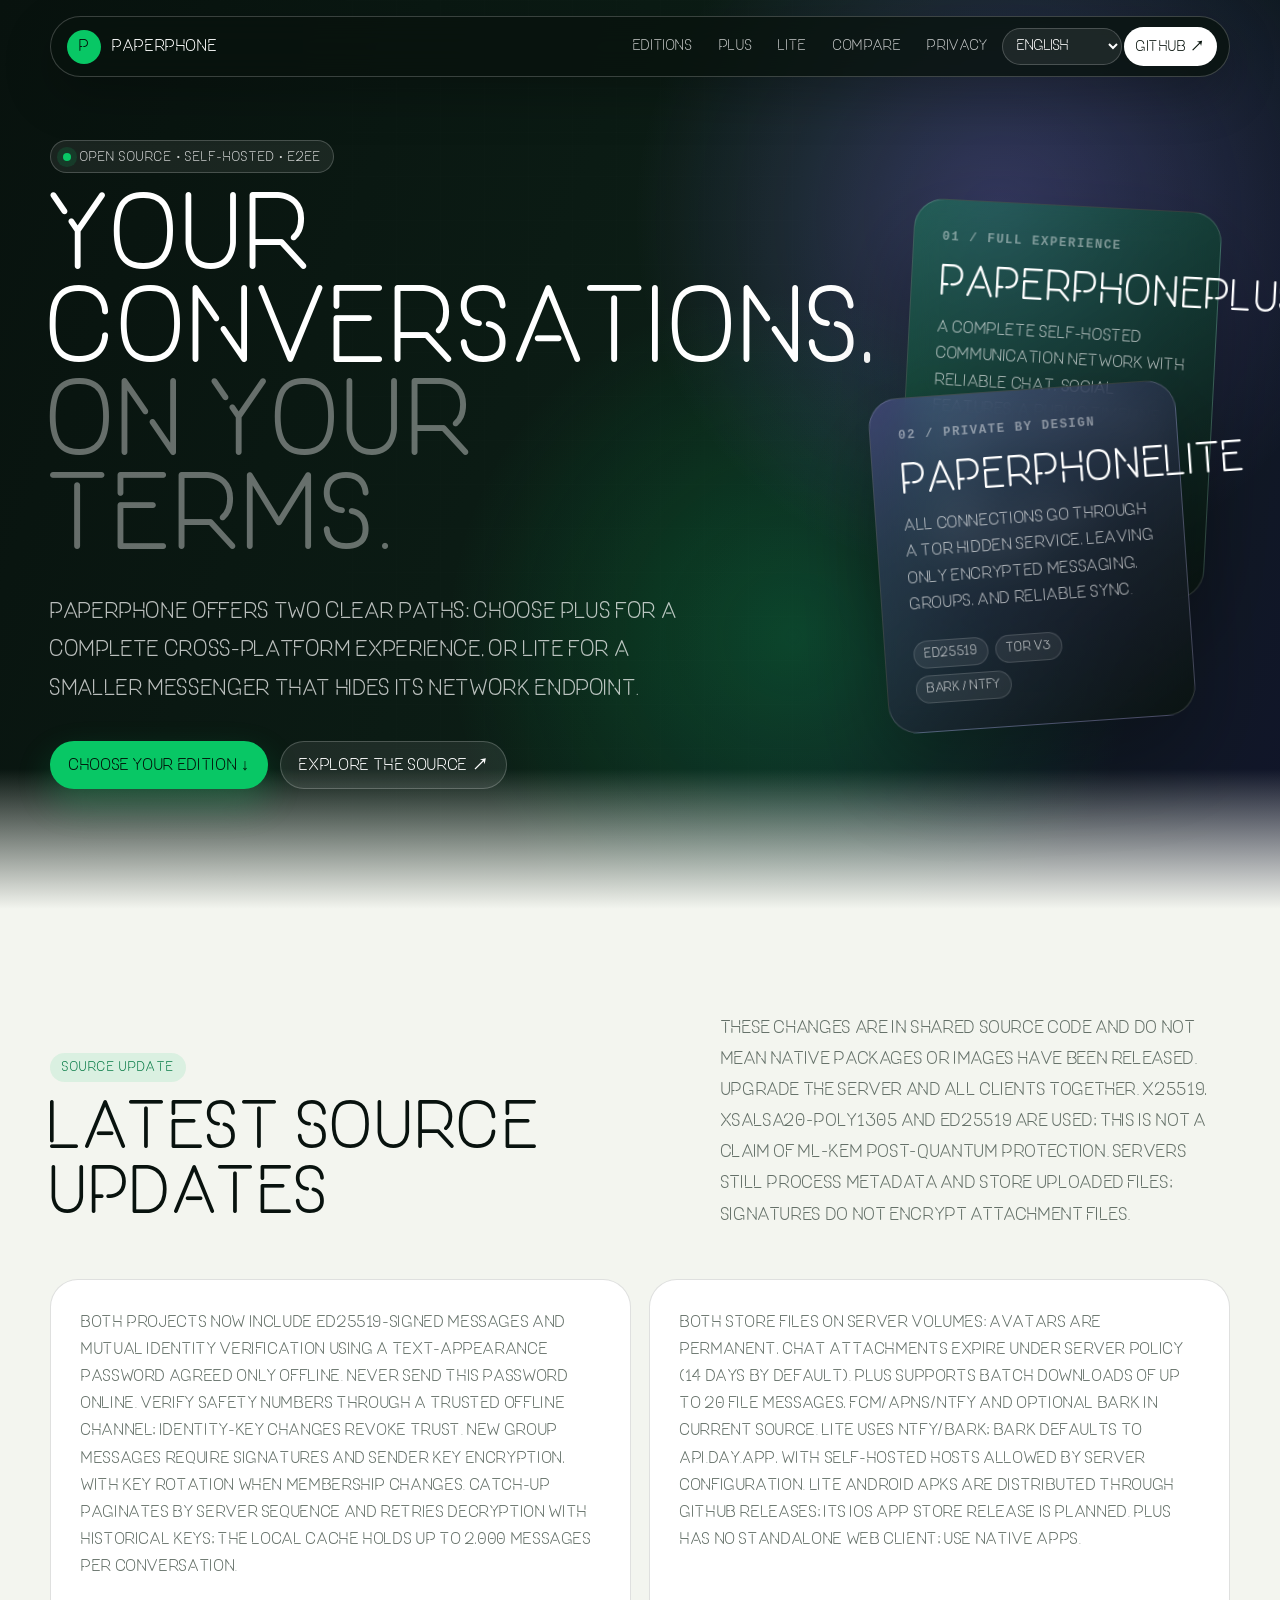
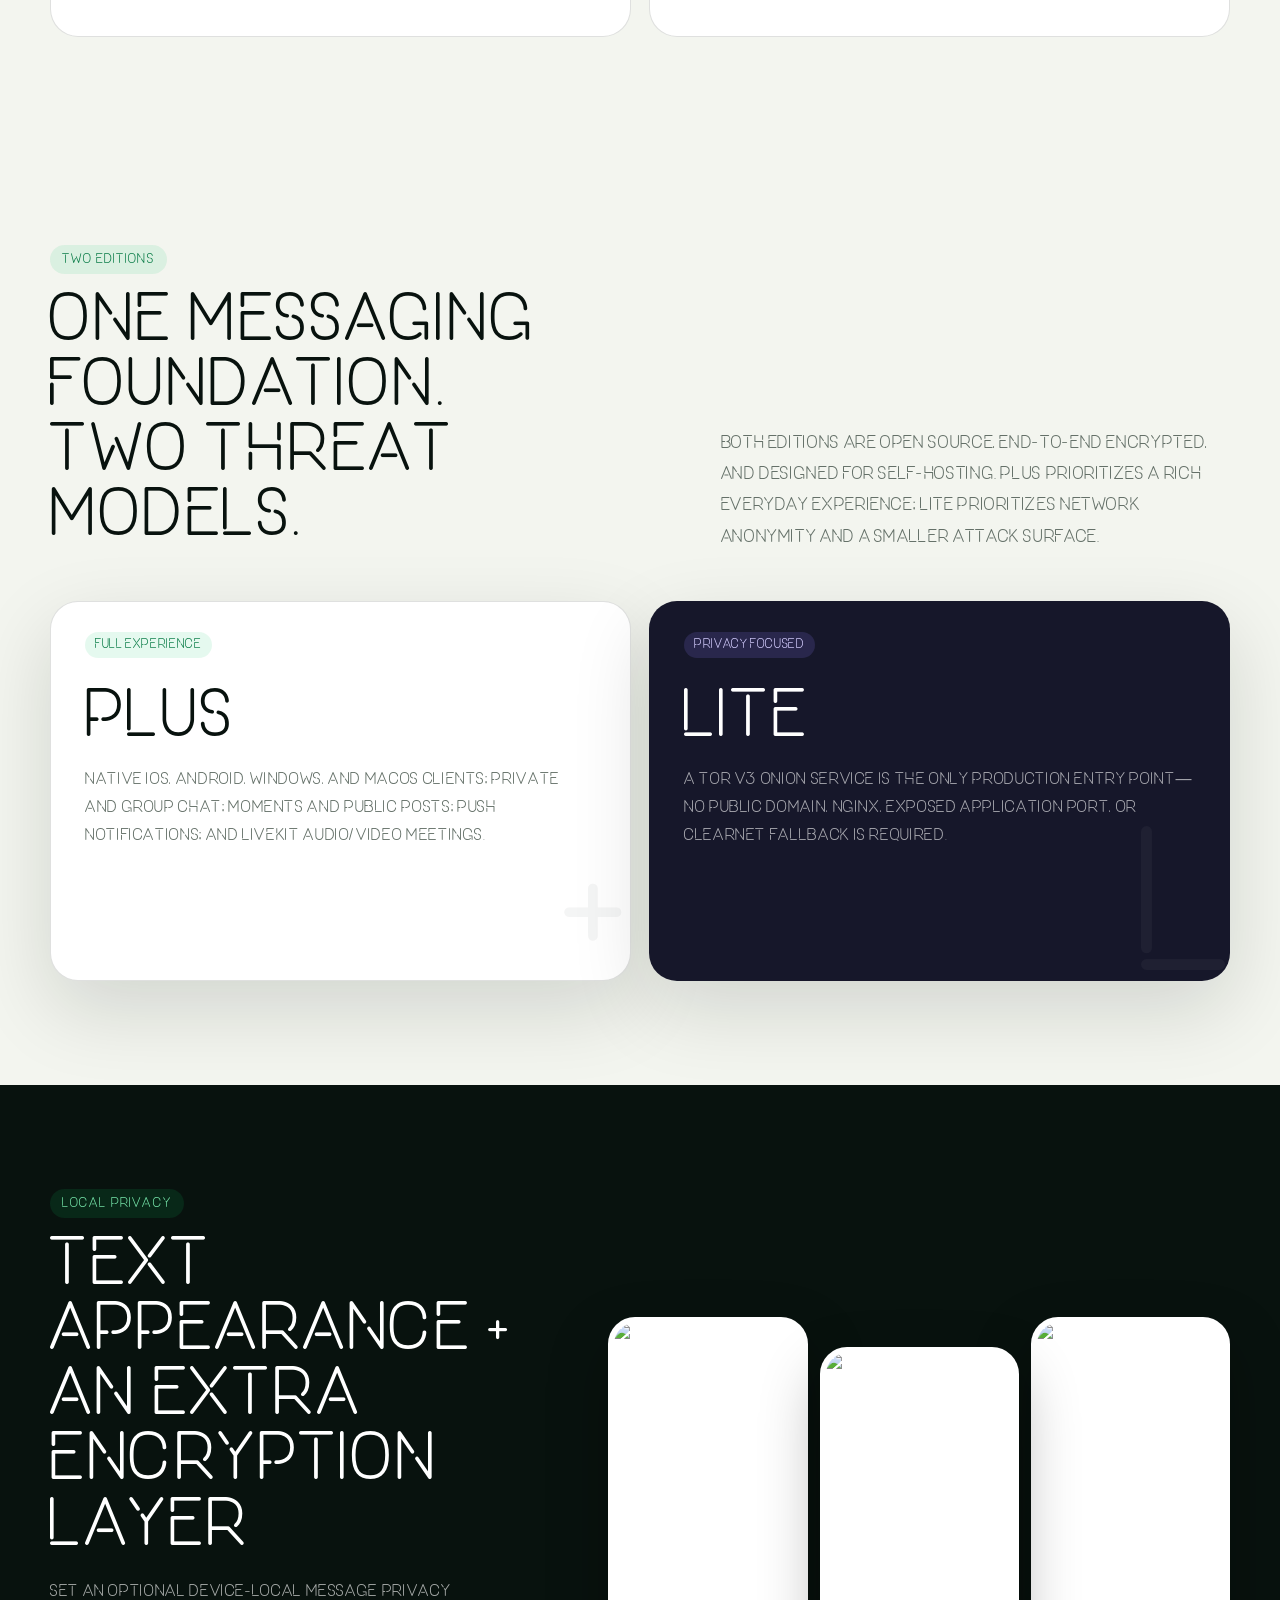
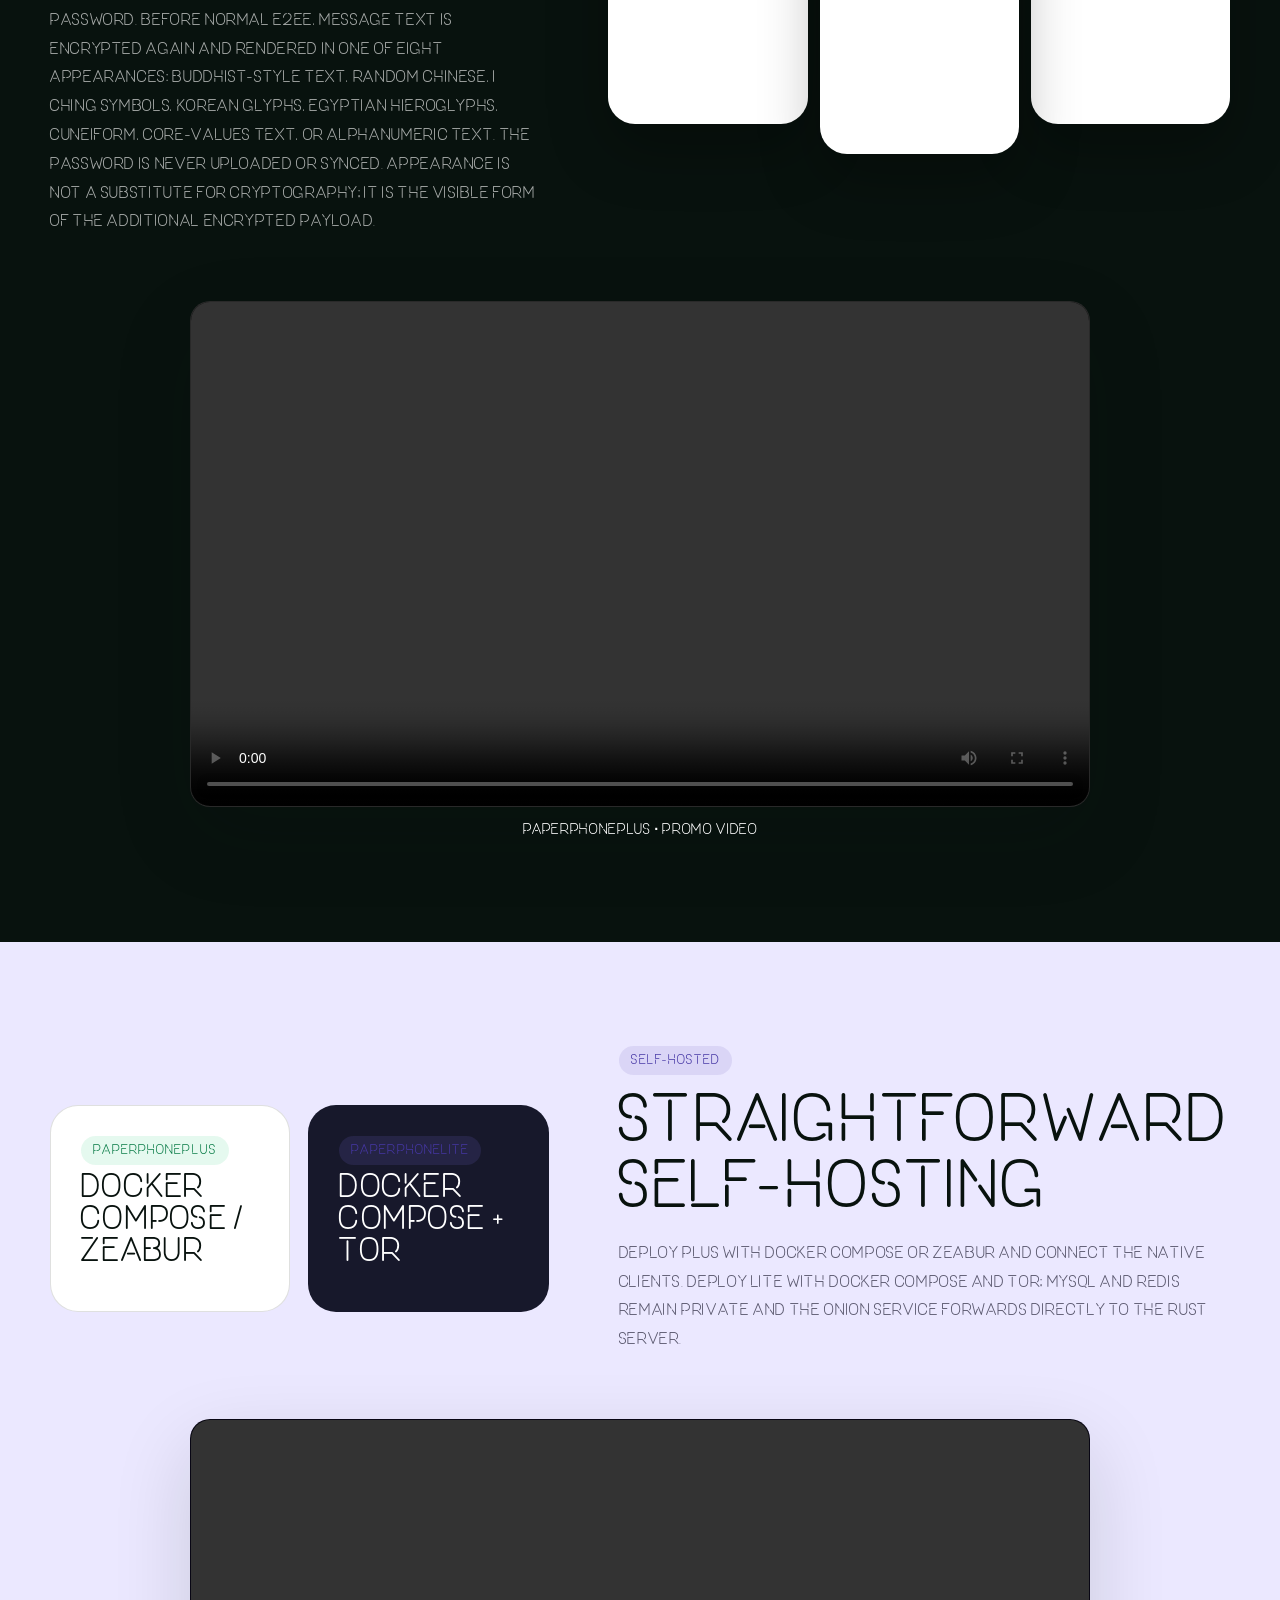
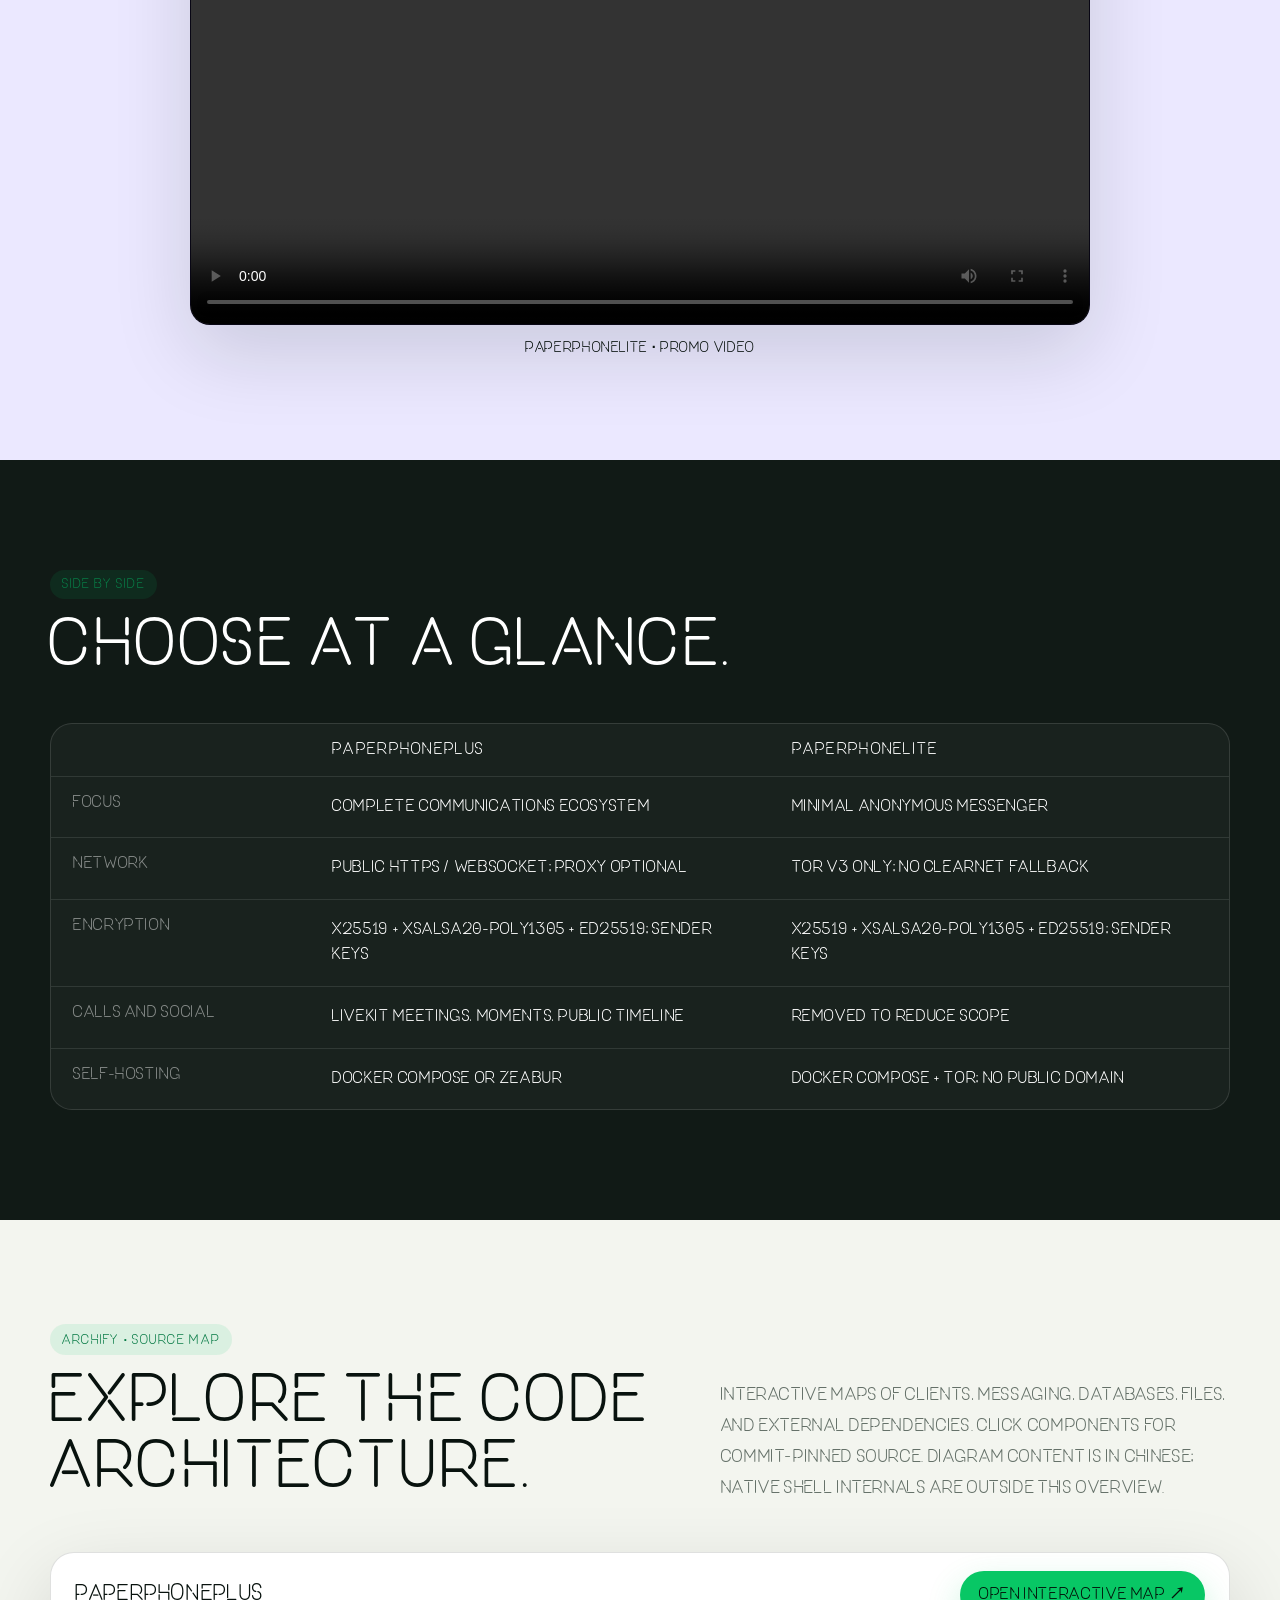
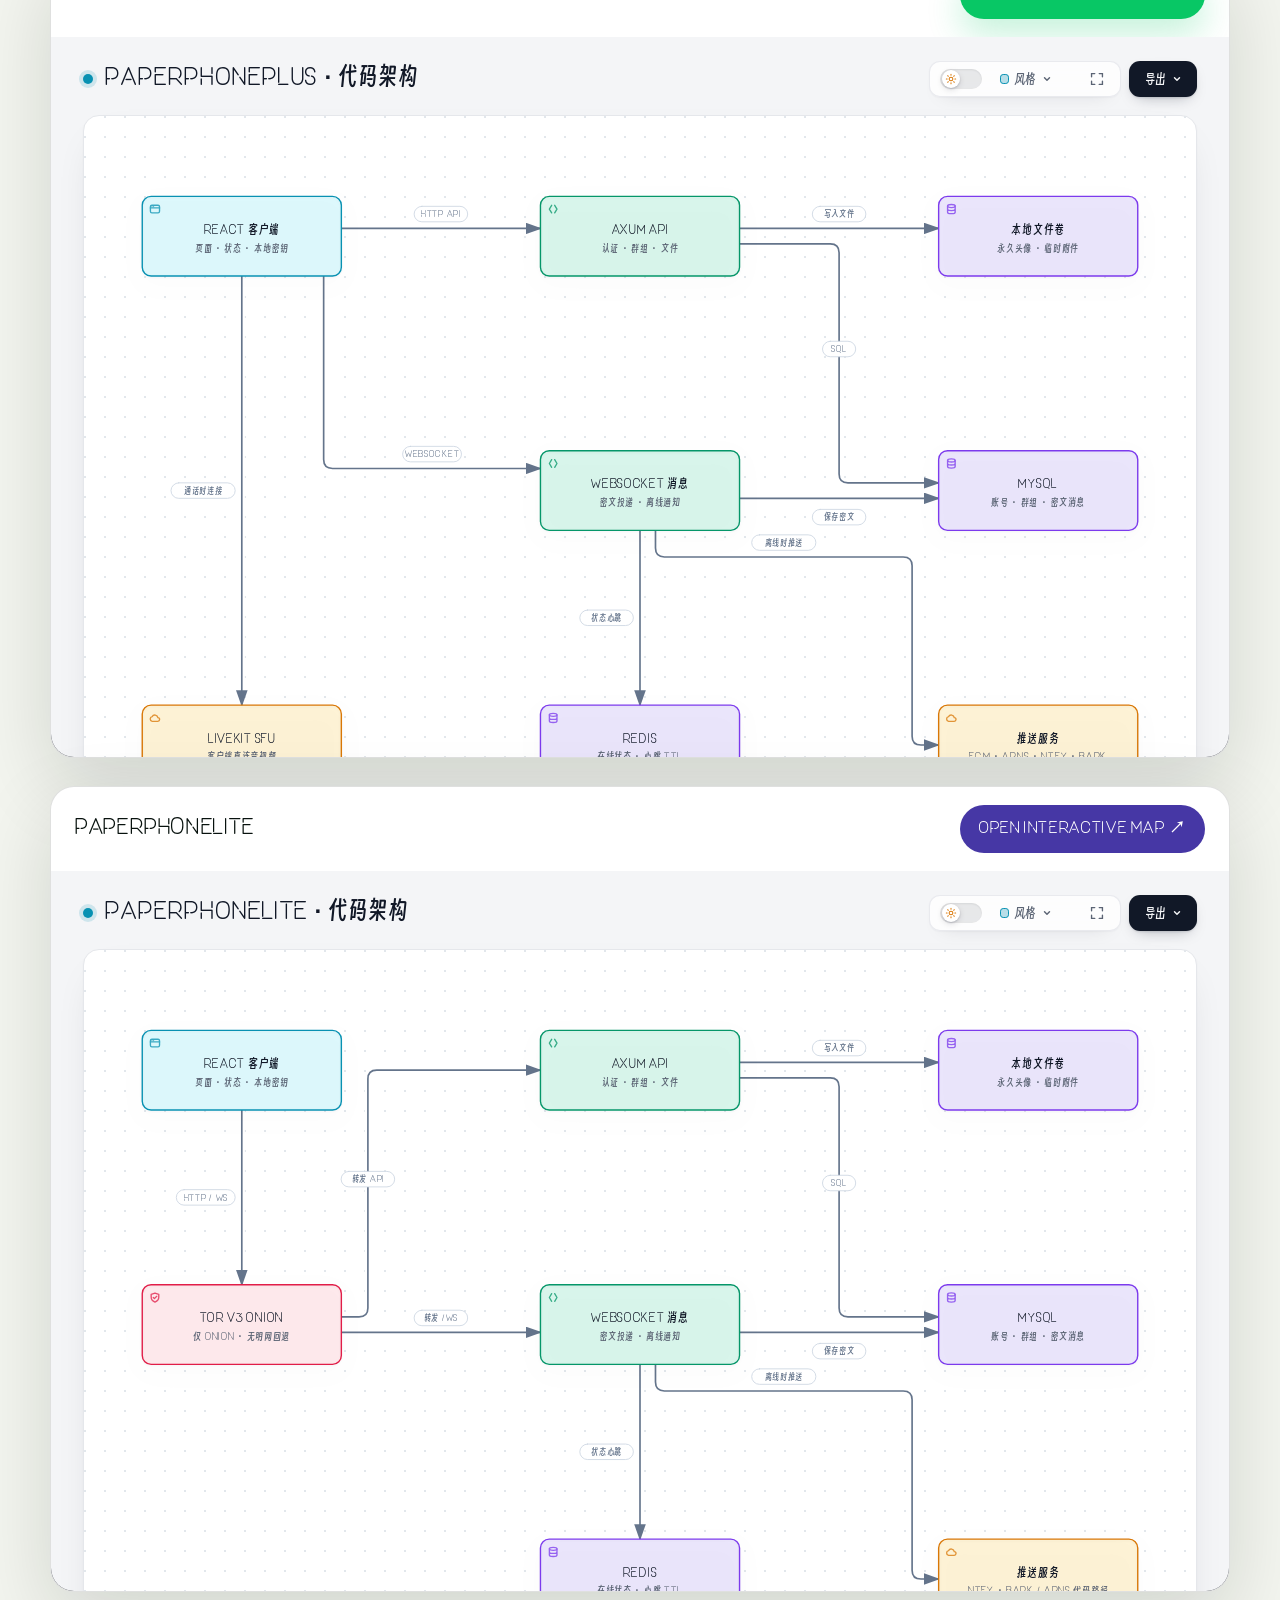
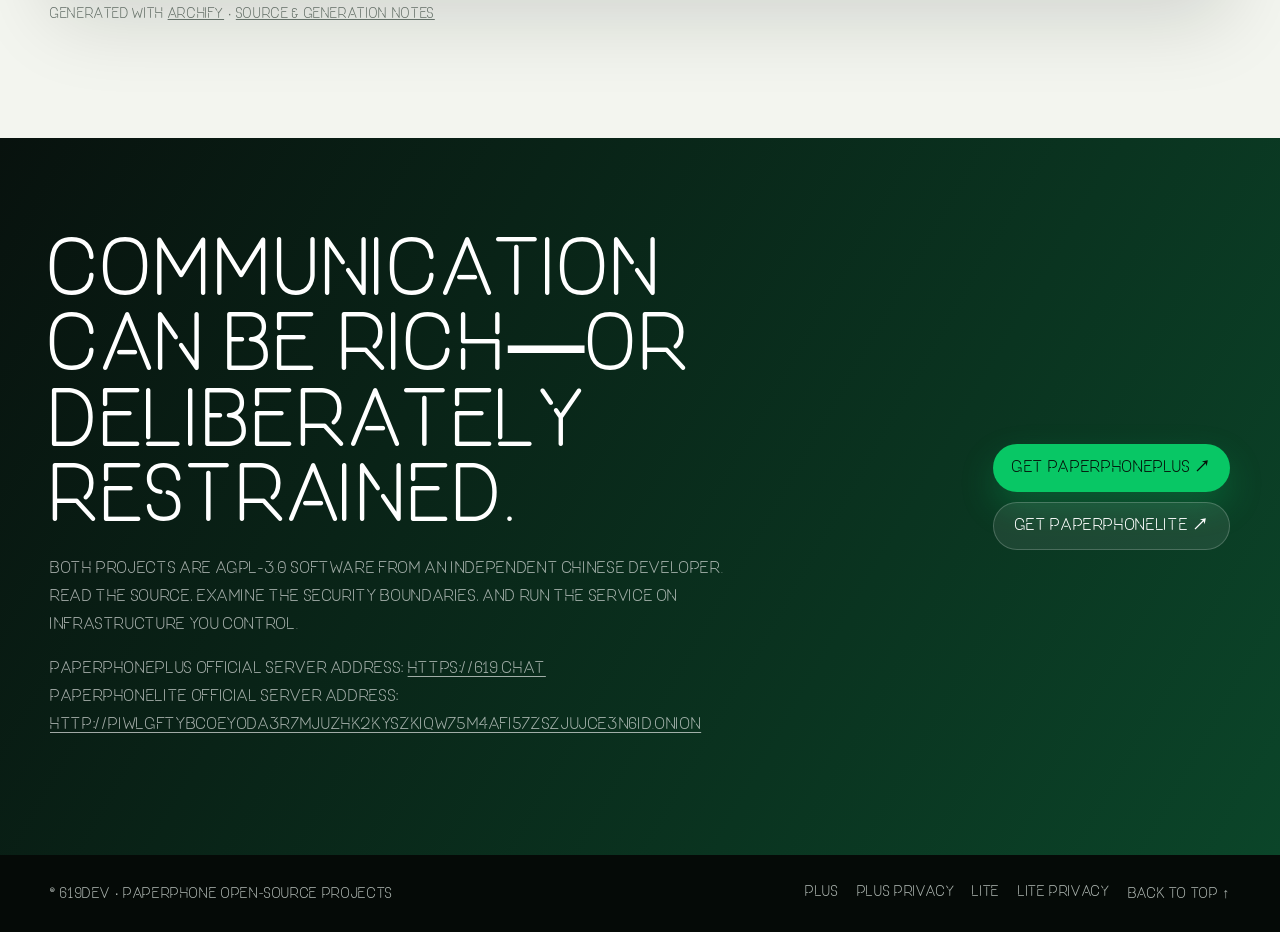
==== commit 99d76cb0: "Increase letter spacing for ONE DAY typography" ====
--- a/index.html
+++ b/index.html
@@ -8,14 +8,14 @@
   <style>
     :root{--ink:#08120e;--paper:#f3f5ef;--white:#fff;--muted:#647068;--line:rgba(8,18,14,.13);--green:#08c765;--green-deep:#087b46;--violet:#8e7aff;--violet-deep:#4637a5;--shadow:0 28px 80px rgba(8,18,14,.14);--radius:28px}*{box-sizing:border-box}html{scroll-behavior:smooth;scroll-padding-top:100px}body{margin:0;color:var(--ink);background:var(--paper);font-family: "PaperPhone Chinese", "PaperPhone English", Inter,ui-sans-serif,-apple-system,BlinkMacSystemFont,"Segoe UI","PingFang SC","Microsoft YaHei",sans-serif}a{color:inherit;text-decoration:none}img{display:block;max-width:100%}.wrap{width:min(1180px,calc(100% - 40px));margin-inline:auto}
     .nav{position:fixed;z-index:30;top:16px;left:50%;transform:translateX(-50%);display:flex;align-items:center;justify-content:space-between;width:min(1180px,calc(100% - 32px));padding:10px 12px 10px 16px;color:#fff;border:1px solid #ffffff33;border-radius:999px;background:#08120ec7;box-shadow:0 18px 50px #0000003d;backdrop-filter:blur(18px)}.brand{display:flex;align-items:center;gap:11px;font-weight:850}.mark{display:grid;width:34px;height:34px;place-items:center;border-radius:50%;color:#041108;background:var(--green);font-weight:950}.nav-links{display:flex;align-items:center;gap:2px;color:#ffffffb8;font-size:.9rem}.nav-links a{padding:10px 12px;border-radius:999px}.nav-links a:hover{color:#fff;background:#ffffff1a}.nav-github{color:#06120b!important;background:#fff!important;font-weight:800}.language-select{flex-shrink:0;min-width:calc(4em + 40px);padding:9px 28px 9px 10px;color:#fff;border:1px solid #ffffff33;border-radius:999px;background:#ffffff12;font:inherit;cursor:pointer}.language-select option{color:#08120e;background:#fff}.privacy-menu{position:relative}.privacy-menu summary{cursor:pointer;list-style:none;padding:10px 12px;border-radius:999px}.privacy-menu summary::-webkit-details-marker{display:none}.privacy-menu[open] summary{color:#fff;background:#ffffff1a}.privacy-popover{position:absolute;top:48px;right:0;display:grid;min-width:210px;padding:8px;border:1px solid #ffffff24;border-radius:18px;background:#08120ef2;box-shadow:0 20px 55px #0006}.privacy-popover a{padding:11px 12px}
-    .hero{position:relative;min-height:810px;overflow:hidden;color:#fff;background:#08120e}.hero:before{content:"";position:absolute;inset:0;background:radial-gradient(circle at 78% 24%,#8e7aff4d,transparent 30%),radial-gradient(circle at 62% 70%,#08c7653d,transparent 34%),linear-gradient(110deg,#08120e 0%,#0c1e16 54%,#11152a 100%)}.hero:after{content:"";position:absolute;inset:auto 0 0;height:140px;background:linear-gradient(transparent,var(--paper))}.grain{position:absolute;inset:0;opacity:.18;background-image:linear-gradient(#ffffff0a 1px,transparent 1px),linear-gradient(90deg,#ffffff0a 1px,transparent 1px);background-size:44px 44px;mask-image:linear-gradient(to right,transparent 5%,#000 45%,transparent 95%)}.hero-inner{position:relative;z-index:2;display:grid;grid-template-columns:1.05fr .95fr;gap:48px;min-height:810px;align-items:center;padding:140px 0 120px}.kicker,.label{display:inline-flex;align-items:center;gap:9px;width:fit-content;padding:8px 12px;border-radius:999px;font-size:.82rem;font-weight:850;letter-spacing:.08em;text-transform:uppercase}.kicker{border:1px solid #ffffff33;color:#ffffffcc;background:#ffffff12}.dot{width:8px;height:8px;border-radius:50%;background:var(--green);box-shadow:0 0 0 6px #08c76524}h1{max-width:780px;margin:24px 0;font-size:clamp(3.6rem,8vw,7.4rem);line-height:.91;letter-spacing:-.075em}h1 span{display:block;color:#ffffff61}.lead{max-width:670px;margin:0;color:#ffffffb8;font-size:clamp(1.08rem,2vw,1.35rem);line-height:1.78}.actions{display:flex;flex-wrap:wrap;gap:12px;margin-top:32px}.btn{display:inline-flex;align-items:center;justify-content:center;gap:9px;min-height:48px;padding:12px 18px;border:1px solid transparent;border-radius:999px;font-weight:850;transition:.2s}.btn:hover{transform:translateY(-2px)}.green{color:#041109;background:var(--green);box-shadow:0 15px 35px #08c7653d}.light{color:#fff;border-color:#ffffff33;background:#ffffff14}.dark{color:#fff;background:var(--ink)}.violet{color:#fff;background:var(--violet-deep)}
-    .product-stack{position:relative;height:520px}.product-card{position:absolute;width:min(390px,92%);padding:28px;border:1px solid #ffffff29;border-radius:30px;box-shadow:0 38px 90px #00000047;backdrop-filter:blur(18px)}.product-card.plus{top:0;right:0;background:linear-gradient(145deg,#08c76547,#08120ed6);transform:rotate(3deg)}.product-card.lite{bottom:0;left:0;background:linear-gradient(145deg,#8e7aff47,#08120ee0);transform:rotate(-4deg)}.product-no{color:#ffffff70;font:800 .78rem ui-monospace,monospace;letter-spacing:.12em}.product-card h2{margin:20px 0 10px;font-size:2.55rem;letter-spacing:-.055em}.product-card p{margin:0;color:#ffffffad;line-height:1.65}.chips{display:flex;flex-wrap:wrap;gap:7px;margin-top:22px}.chip{padding:7px 10px;border:1px solid #ffffff26;border-radius:999px;color:#ffffffc7;background:#ffffff12;font-size:.78rem;font-weight:700}
-    .section{padding:104px 0}.label{color:var(--green-deep);background:#08c7651a}.label.purple{color:var(--violet-deep);background:#8e7aff1f}.heading{display:grid;grid-template-columns:1.1fr .9fr;gap:48px;align-items:end;margin-bottom:48px}.heading h2,.detail-copy h2,.compare h2{margin:18px 0 0;font-size:clamp(2.35rem,5vw,4.7rem);line-height:1.02;letter-spacing:-.06em}.heading p{margin:0;color:var(--muted);font-size:1.08rem;line-height:1.8}.choice-grid{display:grid;grid-template-columns:1fr 1fr;gap:18px}.choice{position:relative;overflow:hidden;min-height:380px;padding:34px;border:1px solid var(--line);border-radius:var(--radius);background:#fff;box-shadow:var(--shadow)}.choice:after{content:attr(data-mark);position:absolute;right:-10px;bottom:-38px;color:#08120e0b;font-size:12rem;font-weight:950}.choice.lite-choice{color:#fff;border-color:transparent;background:#16172a}.choice.lite-choice:after{color:#ffffff0a}.choice-top{display:flex;justify-content:space-between;gap:18px}.edition{padding:7px 10px;border-radius:999px;background:#08c7651a;color:var(--green-deep);font-size:.78rem;font-weight:850}.lite-choice .edition{color:#d5ceff;background:#8e7aff29}.choice h3{margin:36px 0 14px;font-size:clamp(2.3rem,5vw,4.2rem);letter-spacing:-.065em}.choice p{position:relative;z-index:1;margin:0;color:var(--muted);line-height:1.75}.lite-choice p{color:#ffffff9e}.choice-list{position:relative;z-index:1;display:grid;grid-template-columns:1fr 1fr;gap:10px;margin:28px 0 0;padding:0;list-style:none;font-weight:750;font-size:.9rem}.choice-list li:before{content:"✓";margin-right:8px;color:var(--green-deep)}.lite-choice li:before{color:var(--violet)}
+    .hero{position:relative;min-height:810px;overflow:hidden;color:#fff;background:#08120e}.hero:before{content:"";position:absolute;inset:0;background:radial-gradient(circle at 78% 24%,#8e7aff4d,transparent 30%),radial-gradient(circle at 62% 70%,#08c7653d,transparent 34%),linear-gradient(110deg,#08120e 0%,#0c1e16 54%,#11152a 100%)}.hero:after{content:"";position:absolute;inset:auto 0 0;height:140px;background:linear-gradient(transparent,var(--paper))}.grain{position:absolute;inset:0;opacity:.18;background-image:linear-gradient(#ffffff0a 1px,transparent 1px),linear-gradient(90deg,#ffffff0a 1px,transparent 1px);background-size:44px 44px;mask-image:linear-gradient(to right,transparent 5%,#000 45%,transparent 95%)}.hero-inner{position:relative;z-index:2;display:grid;grid-template-columns:1.05fr .95fr;gap:48px;min-height:810px;align-items:center;padding:140px 0 120px}.kicker,.label{display:inline-flex;align-items:center;gap:9px;width:fit-content;padding:8px 12px;border-radius:999px;font-size:.82rem;font-weight:850;letter-spacing:.08em;text-transform:uppercase}.kicker{border:1px solid #ffffff33;color:#ffffffcc;background:#ffffff12}.dot{width:8px;height:8px;border-radius:50%;background:var(--green);box-shadow:0 0 0 6px #08c76524}h1{max-width:780px;margin:24px 0;font-size:clamp(3.6rem,8vw,7.4rem);line-height:.91;letter-spacing:0.04em}h1 span{display:block;color:#ffffff61}.lead{max-width:670px;margin:0;color:#ffffffb8;font-size:clamp(1.08rem,2vw,1.35rem);line-height:1.78}.actions{display:flex;flex-wrap:wrap;gap:12px;margin-top:32px}.btn{display:inline-flex;align-items:center;justify-content:center;gap:9px;min-height:48px;padding:12px 18px;border:1px solid transparent;border-radius:999px;font-weight:850;transition:.2s}.btn:hover{transform:translateY(-2px)}.green{color:#041109;background:var(--green);box-shadow:0 15px 35px #08c7653d}.light{color:#fff;border-color:#ffffff33;background:#ffffff14}.dark{color:#fff;background:var(--ink)}.violet{color:#fff;background:var(--violet-deep)}
+    .product-stack{position:relative;height:520px}.product-card{position:absolute;width:min(390px,92%);padding:28px;border:1px solid #ffffff29;border-radius:30px;box-shadow:0 38px 90px #00000047;backdrop-filter:blur(18px)}.product-card.plus{top:0;right:0;background:linear-gradient(145deg,#08c76547,#08120ed6);transform:rotate(3deg)}.product-card.lite{bottom:0;left:0;background:linear-gradient(145deg,#8e7aff47,#08120ee0);transform:rotate(-4deg)}.product-no{color:#ffffff70;font:800 .78rem ui-monospace,monospace;letter-spacing:.12em}.product-card h2{margin:20px 0 10px;font-size:2.55rem;letter-spacing:0.04em}.product-card p{margin:0;color:#ffffffad;line-height:1.65}.chips{display:flex;flex-wrap:wrap;gap:7px;margin-top:22px}.chip{padding:7px 10px;border:1px solid #ffffff26;border-radius:999px;color:#ffffffc7;background:#ffffff12;font-size:.78rem;font-weight:700}
+    .section{padding:104px 0}.label{color:var(--green-deep);background:#08c7651a}.label.purple{color:var(--violet-deep);background:#8e7aff1f}.heading{display:grid;grid-template-columns:1.1fr .9fr;gap:48px;align-items:end;margin-bottom:48px}.heading h2,.detail-copy h2,.compare h2{margin:18px 0 0;font-size:clamp(2.35rem,5vw,4.7rem);line-height:1.02;letter-spacing:0.04em}.heading p{margin:0;color:var(--muted);font-size:1.08rem;line-height:1.8}.choice-grid{display:grid;grid-template-columns:1fr 1fr;gap:18px}.choice{position:relative;overflow:hidden;min-height:380px;padding:34px;border:1px solid var(--line);border-radius:var(--radius);background:#fff;box-shadow:var(--shadow)}.choice:after{content:attr(data-mark);position:absolute;right:-10px;bottom:-38px;color:#08120e0b;font-size:12rem;font-weight:950}.choice.lite-choice{color:#fff;border-color:transparent;background:#16172a}.choice.lite-choice:after{color:#ffffff0a}.choice-top{display:flex;justify-content:space-between;gap:18px}.edition{padding:7px 10px;border-radius:999px;background:#08c7651a;color:var(--green-deep);font-size:.78rem;font-weight:850}.lite-choice .edition{color:#d5ceff;background:#8e7aff29}.choice h3{margin:36px 0 14px;font-size:clamp(2.3rem,5vw,4.2rem);letter-spacing:0.04em}.choice p{position:relative;z-index:1;margin:0;color:var(--muted);line-height:1.75}.lite-choice p{color:#ffffff9e}.choice-list{position:relative;z-index:1;display:grid;grid-template-columns:1fr 1fr;gap:10px;margin:28px 0 0;padding:0;list-style:none;font-weight:750;font-size:.9rem}.choice-list li:before{content:"✓";margin-right:8px;color:var(--green-deep)}.lite-choice li:before{color:var(--violet)}
     .detail{overflow:hidden;color:#fff;background:var(--ink)}.detail.lite-detail{color:var(--ink);background:#ebe8ff}.detail-grid{display:grid;grid-template-columns:.88fr 1.12fr;gap:70px;align-items:center}.lite-detail .detail-grid{grid-template-columns:1.12fr .88fr}.detail-copy .label{color:#76e5aa;background:#08c7651f}.lite-detail .detail-copy .label{color:var(--violet-deep);background:#4637a51a}.detail-copy p{color:#ffffffa3;line-height:1.8}.lite-detail .detail-copy p{color:#5c5a70}.feature-grid{display:grid;grid-template-columns:1fr 1fr;gap:12px;margin-top:34px}.feature{padding:18px;border:1px solid #ffffff1f;border-radius:18px;background:#ffffff0d}.lite-detail .feature{border-color:#4637a51f;background:#ffffff8c}.feature b{display:block;margin-bottom:7px}.feature small{display:block;color:#ffffff85;line-height:1.55}.lite-detail .feature small{color:#68657b}.phone-wall{display:grid;grid-template-columns:repeat(3,1fr);gap:12px;align-items:center}.phone-wall a{overflow:hidden;border:6px solid #ffffffcc;border-radius:27px;background:#fff;box-shadow:0 25px 60px #0000004d;transition:.25s}.phone-wall a:hover{transform:translateY(-8px)}.phone-wall a:nth-child(2){transform:translateY(30px)}.phone-wall a:nth-child(2):hover{transform:translateY(22px)}.phone-wall img{width:100%;aspect-ratio:9/19;object-fit:cover;object-position:top}.lite-detail .phone-wall a{box-shadow:0 25px 60px #4637a533}
     .deep-grid{display:grid;grid-template-columns:repeat(3,1fr);gap:14px}.deep-card{min-height:220px;padding:24px;border:1px solid var(--line);border-radius:20px;background:#ffffffb8}.deep-card .num{color:var(--green-deep);font:800 .78rem ui-monospace,monospace}.deep-card h3{margin:34px 0 10px;font-size:1.2rem}.deep-card p{margin:0;color:var(--muted);font-size:.92rem;line-height:1.68}
     .compare{padding:110px 0;color:#fff;background:#111a16}.compare-head{display:grid;grid-template-columns:1fr auto;gap:30px;align-items:end;margin-bottom:40px}.compare-note{max-width:400px;color:#ffffff94;line-height:1.7}.table-wrap{overflow-x:auto;border:1px solid #ffffff1f;border-radius:22px;background:#ffffff09}table{width:100%;min-width:760px;border-collapse:collapse}th,td{padding:18px 22px;border-bottom:1px solid #ffffff1a;text-align:left;vertical-align:top}th{color:#ffffff7a;font-size:.78rem;letter-spacing:.08em;text-transform:uppercase}th:nth-child(2),th:nth-child(3){color:#fff;font-size:1rem}td:first-child{width:22%;color:#ffffff7a;font-weight:750}td:nth-child(2),td:nth-child(3){width:39%;line-height:1.55}tr:last-child td{border-bottom:0}.yes{color:#6be4a4;font-weight:800}.lite-accent{color:#b9adff;font-weight:800}
-    .architecture{display:grid;grid-template-columns:1fr 1fr;gap:18px}.arch{padding:30px;border-radius:var(--radius);border:1px solid var(--line);background:#fff}.arch.darkbox{color:#fff;border-color:transparent;background:#17182b}.arch h3{margin:8px 0 12px;font-size:2rem;letter-spacing:-.045em}.arch>p{margin:0 0 24px;color:var(--muted);line-height:1.7}.arch.darkbox>p{color:#ffffff94}.flow{display:grid;gap:9px}.flow div{display:flex;align-items:center;justify-content:space-between;gap:14px;padding:14px 16px;border-radius:13px;background:var(--paper);font-size:.9rem;font-weight:750}.darkbox .flow div{background:#ffffff12}.flow span{color:var(--muted);font-size:.78rem;font-weight:600}.darkbox .flow span{color:#ffffff70}
-    .cta{padding:100px 0;color:#fff;background:linear-gradient(120deg,#08120e,#0b4529)}.cta-grid{display:grid;grid-template-columns:1fr auto;gap:40px;align-items:center}.cta h2{max-width:780px;margin:0;font-size:clamp(2.5rem,6vw,5.5rem);line-height:.98;letter-spacing:-.065em}.cta p{max-width:700px;color:#ffffff9e;line-height:1.75}.cta-actions{display:grid;gap:10px;min-width:230px}footer{padding:30px 0;color:#aab2ad;background:#050a07;font-size:.88rem}.footer-inner{display:flex;justify-content:space-between;gap:22px;align-items:center}.footer-links{display:flex;flex-wrap:wrap;gap:18px}.footer-links a:hover{color:#fff}
+    .architecture{display:grid;grid-template-columns:1fr 1fr;gap:18px}.arch{padding:30px;border-radius:var(--radius);border:1px solid var(--line);background:#fff}.arch.darkbox{color:#fff;border-color:transparent;background:#17182b}.arch h3{margin:8px 0 12px;font-size:2rem;letter-spacing:0.04em}.arch>p{margin:0 0 24px;color:var(--muted);line-height:1.7}.arch.darkbox>p{color:#ffffff94}.flow{display:grid;gap:9px}.flow div{display:flex;align-items:center;justify-content:space-between;gap:14px;padding:14px 16px;border-radius:13px;background:var(--paper);font-size:.9rem;font-weight:750}.darkbox .flow div{background:#ffffff12}.flow span{color:var(--muted);font-size:.78rem;font-weight:600}.darkbox .flow span{color:#ffffff70}
+    .cta{padding:100px 0;color:#fff;background:linear-gradient(120deg,#08120e,#0b4529)}.cta-grid{display:grid;grid-template-columns:1fr auto;gap:40px;align-items:center}.cta h2{max-width:780px;margin:0;font-size:clamp(2.5rem,6vw,5.5rem);line-height:.98;letter-spacing:0.04em}.cta p{max-width:700px;color:#ffffff9e;line-height:1.75}.cta-actions{display:grid;gap:10px;min-width:230px}footer{padding:30px 0;color:#aab2ad;background:#050a07;font-size:.88rem}.footer-inner{display:flex;justify-content:space-between;gap:22px;align-items:center}.footer-links{display:flex;flex-wrap:wrap;gap:18px}.footer-links a:hover{color:#fff}
     .server-note{overflow-wrap:anywhere}.server-note a{text-decoration:underline;text-underline-offset:3px}
     .promo-video{max-width:900px;margin:48px auto 0}.promo-video video{display:block;width:100%;aspect-ratio:16/9;border:1px solid #ffffff29;border-radius:20px;background:#000;box-shadow:var(--shadow)}.promo-video figcaption{margin-top:14px;text-align:center;font-size:.9rem;font-weight:750}.lite-detail .promo-video video{border-color:#4637a51f}
     @media(max-width:980px){.hero-inner,.detail-grid,.lite-detail .detail-grid{grid-template-columns:1fr}.hero-inner{padding-top:145px}.product-stack{width:min(620px,100%);margin:auto;height:430px}.product-card{width:360px}.heading,.compare-head,.cta-grid{grid-template-columns:1fr}.choice-grid,.architecture{grid-template-columns:1fr}.deep-grid{grid-template-columns:1fr 1fr}.lite-detail .phone-wall{order:2}.cta-actions{display:flex;flex-wrap:wrap}}@media(max-width:680px){.wrap{width:min(100% - 28px,1180px)}.nav{top:10px;width:calc(100% - 20px)}.nav-links a:not(.nav-github){display:none}.hero-inner{min-height:940px;gap:24px;padding:125px 0 100px;align-content:center}h1{font-size:clamp(3.4rem,19vw,5.6rem)}.product-stack{height:430px}.product-card{width:85%;padding:22px}.product-card h2{font-size:2rem}.section{padding:76px 0}.choice{min-height:auto;padding:24px}.choice-list,.feature-grid,.deep-grid{grid-template-columns:1fr}.detail-grid{gap:42px}.phone-wall{gap:7px}.phone-wall a{border-width:3px;border-radius:15px}.deep-card{min-height:0}.footer-inner{align-items:flex-start;flex-direction:column}}
--- a/fonts.css
+++ b/fonts.css
@@ -16,3 +16,6 @@
   font-display: swap;
   unicode-range: U+0000-024F, U+1E00-1EFF;
 }
+
+/* Give ONE DAY lettering room to breathe in inherited body text. */
+body { letter-spacing: 0.04em; }
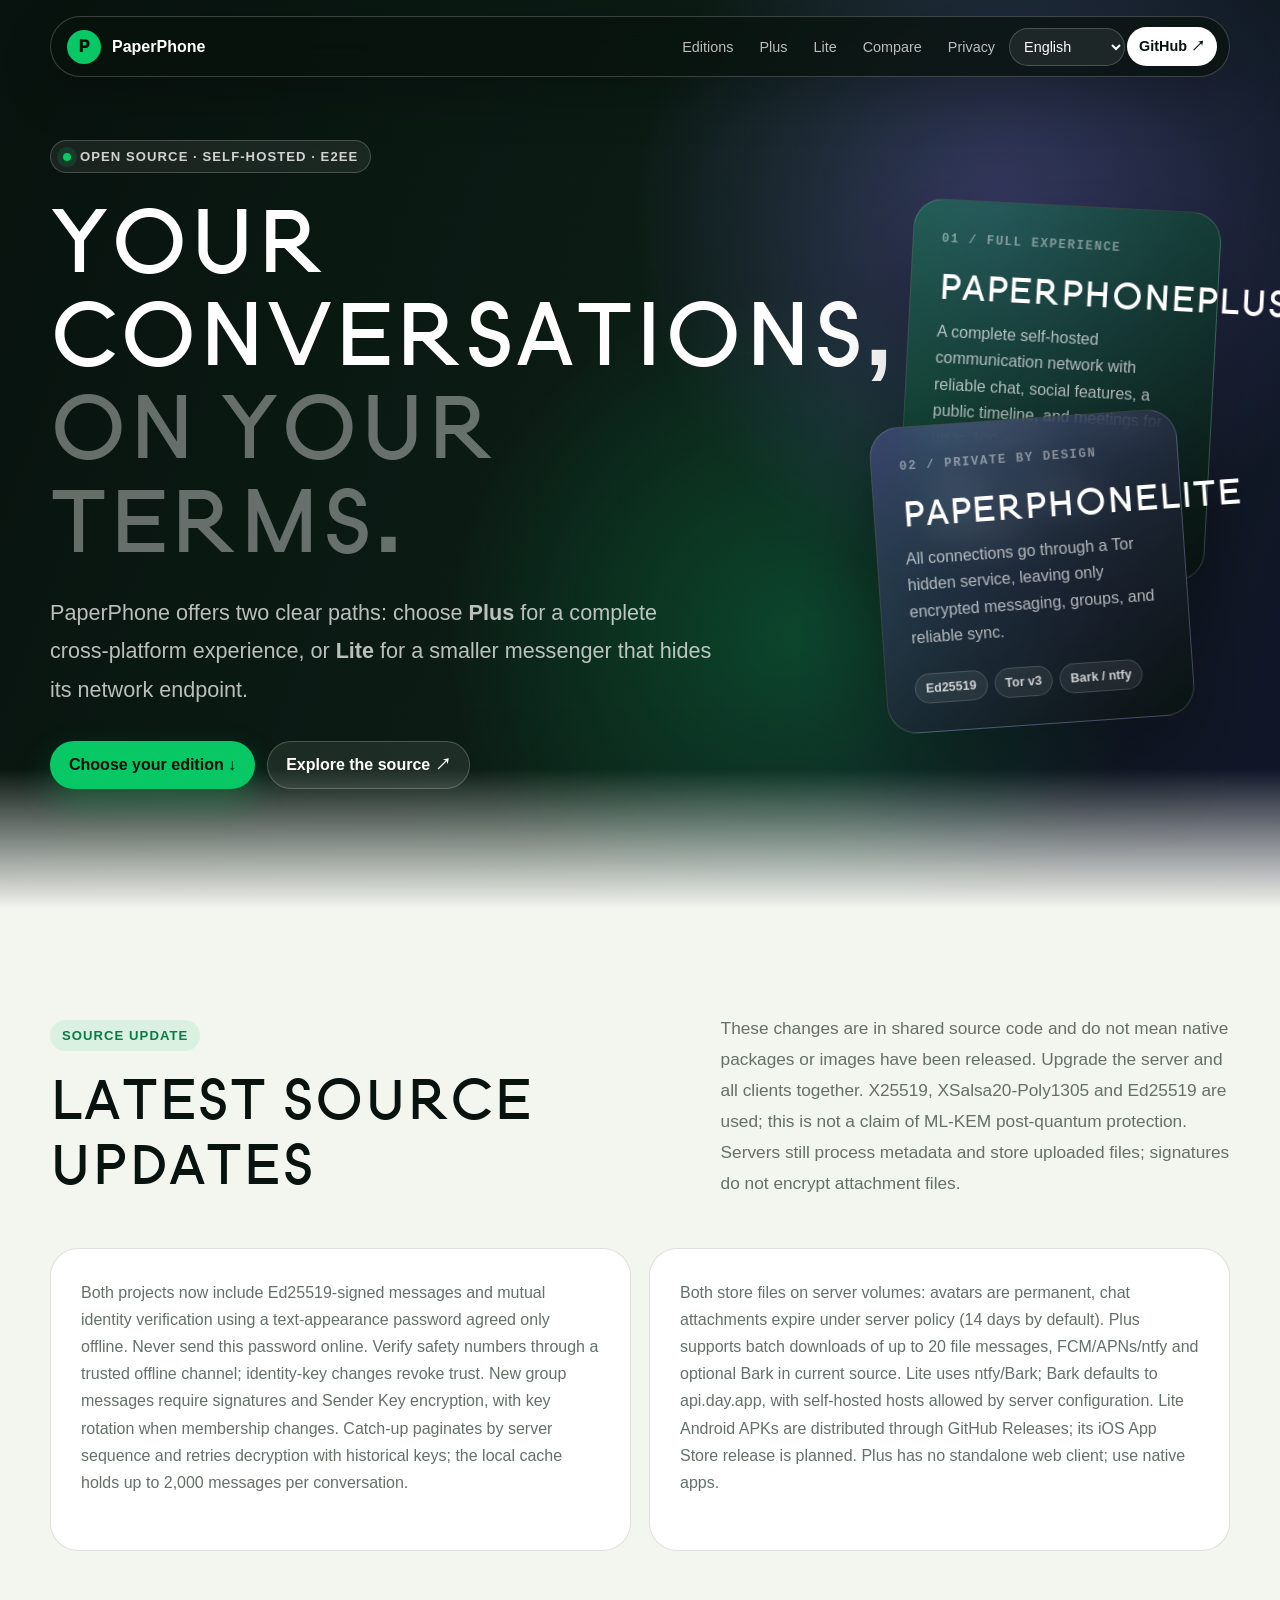
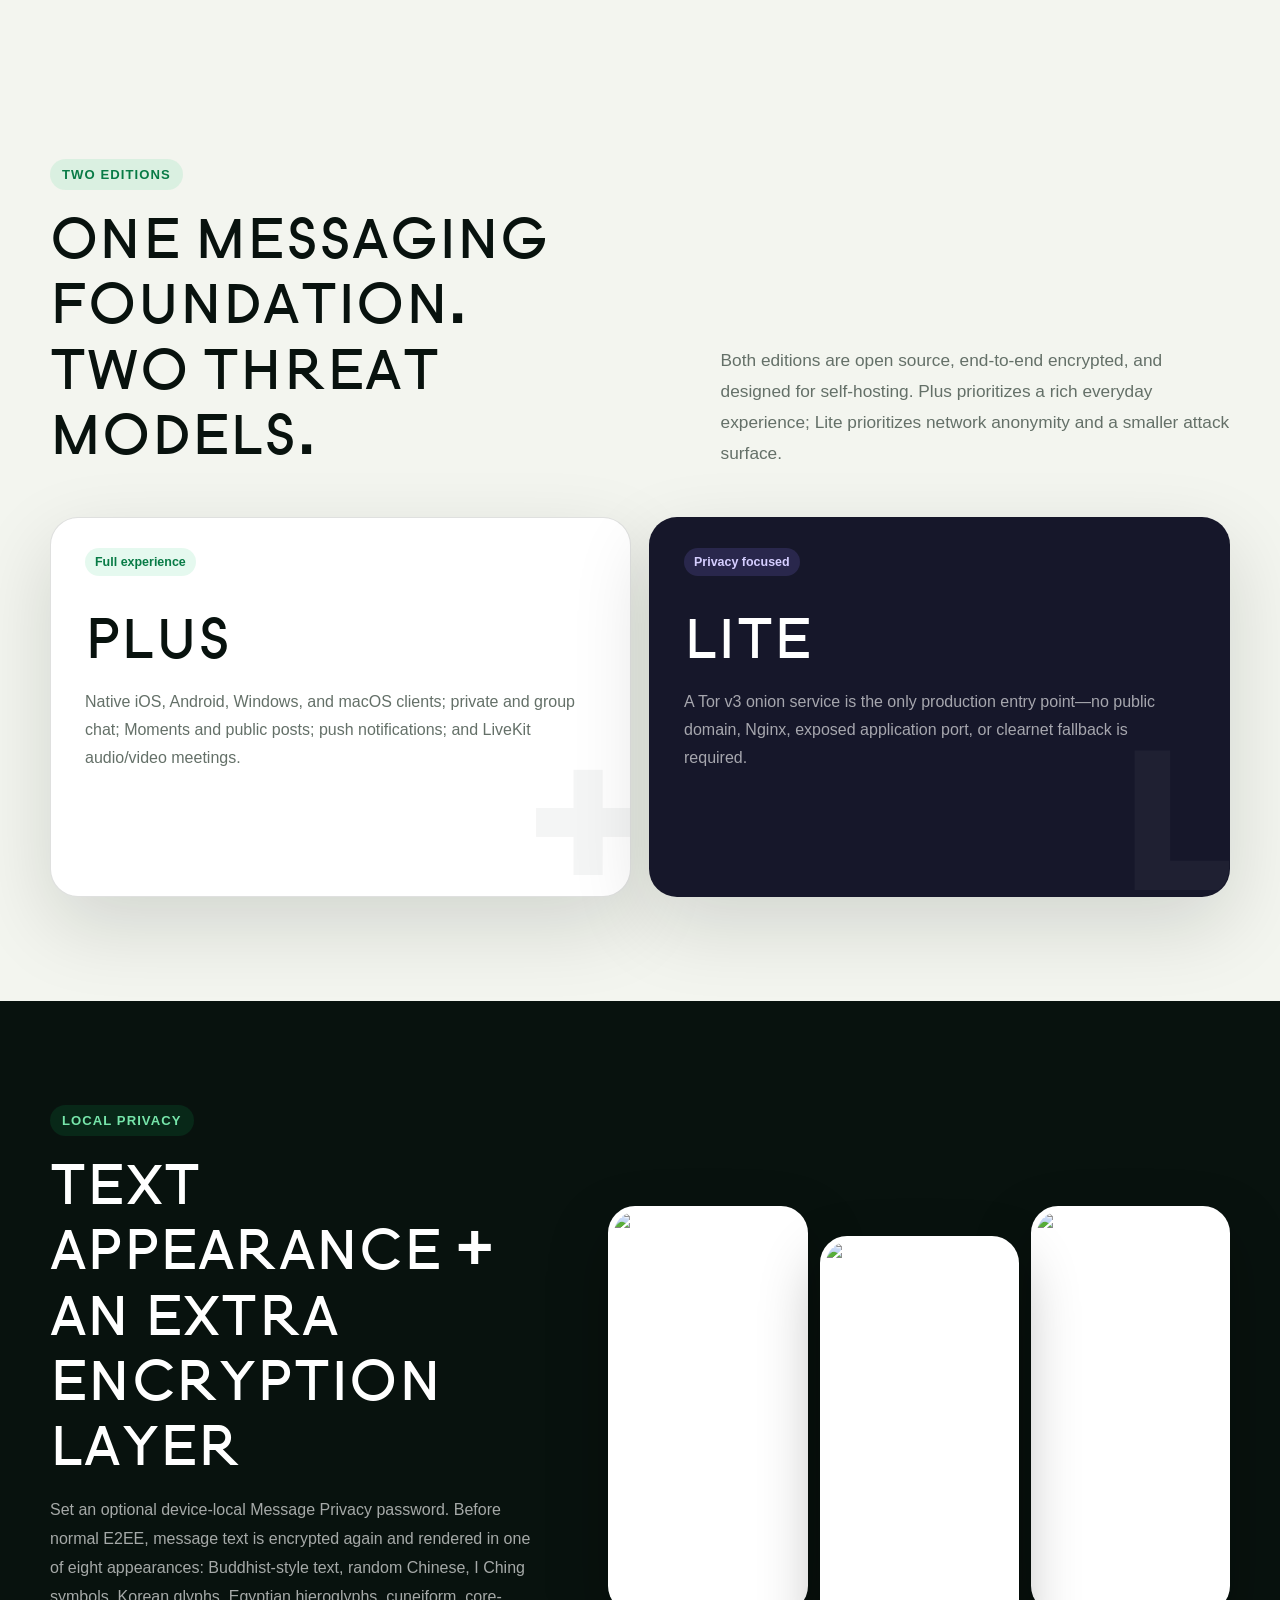
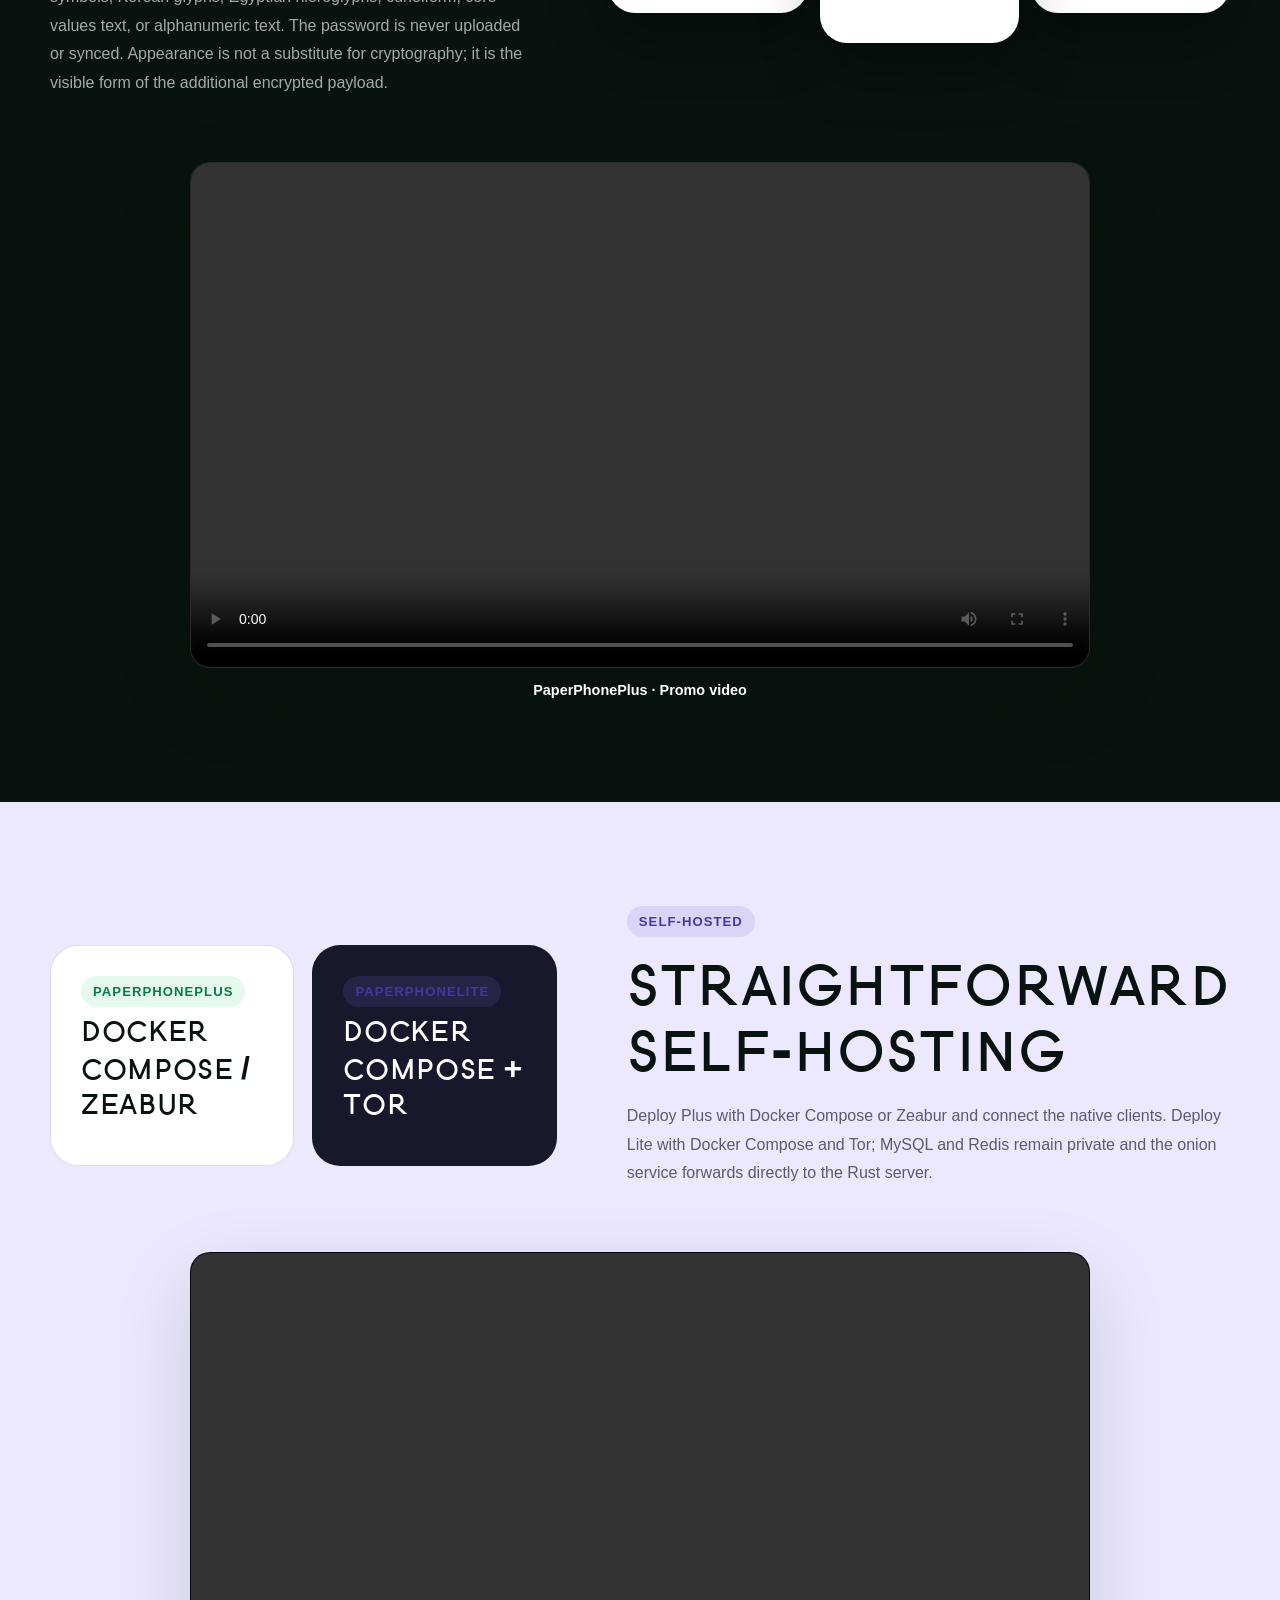
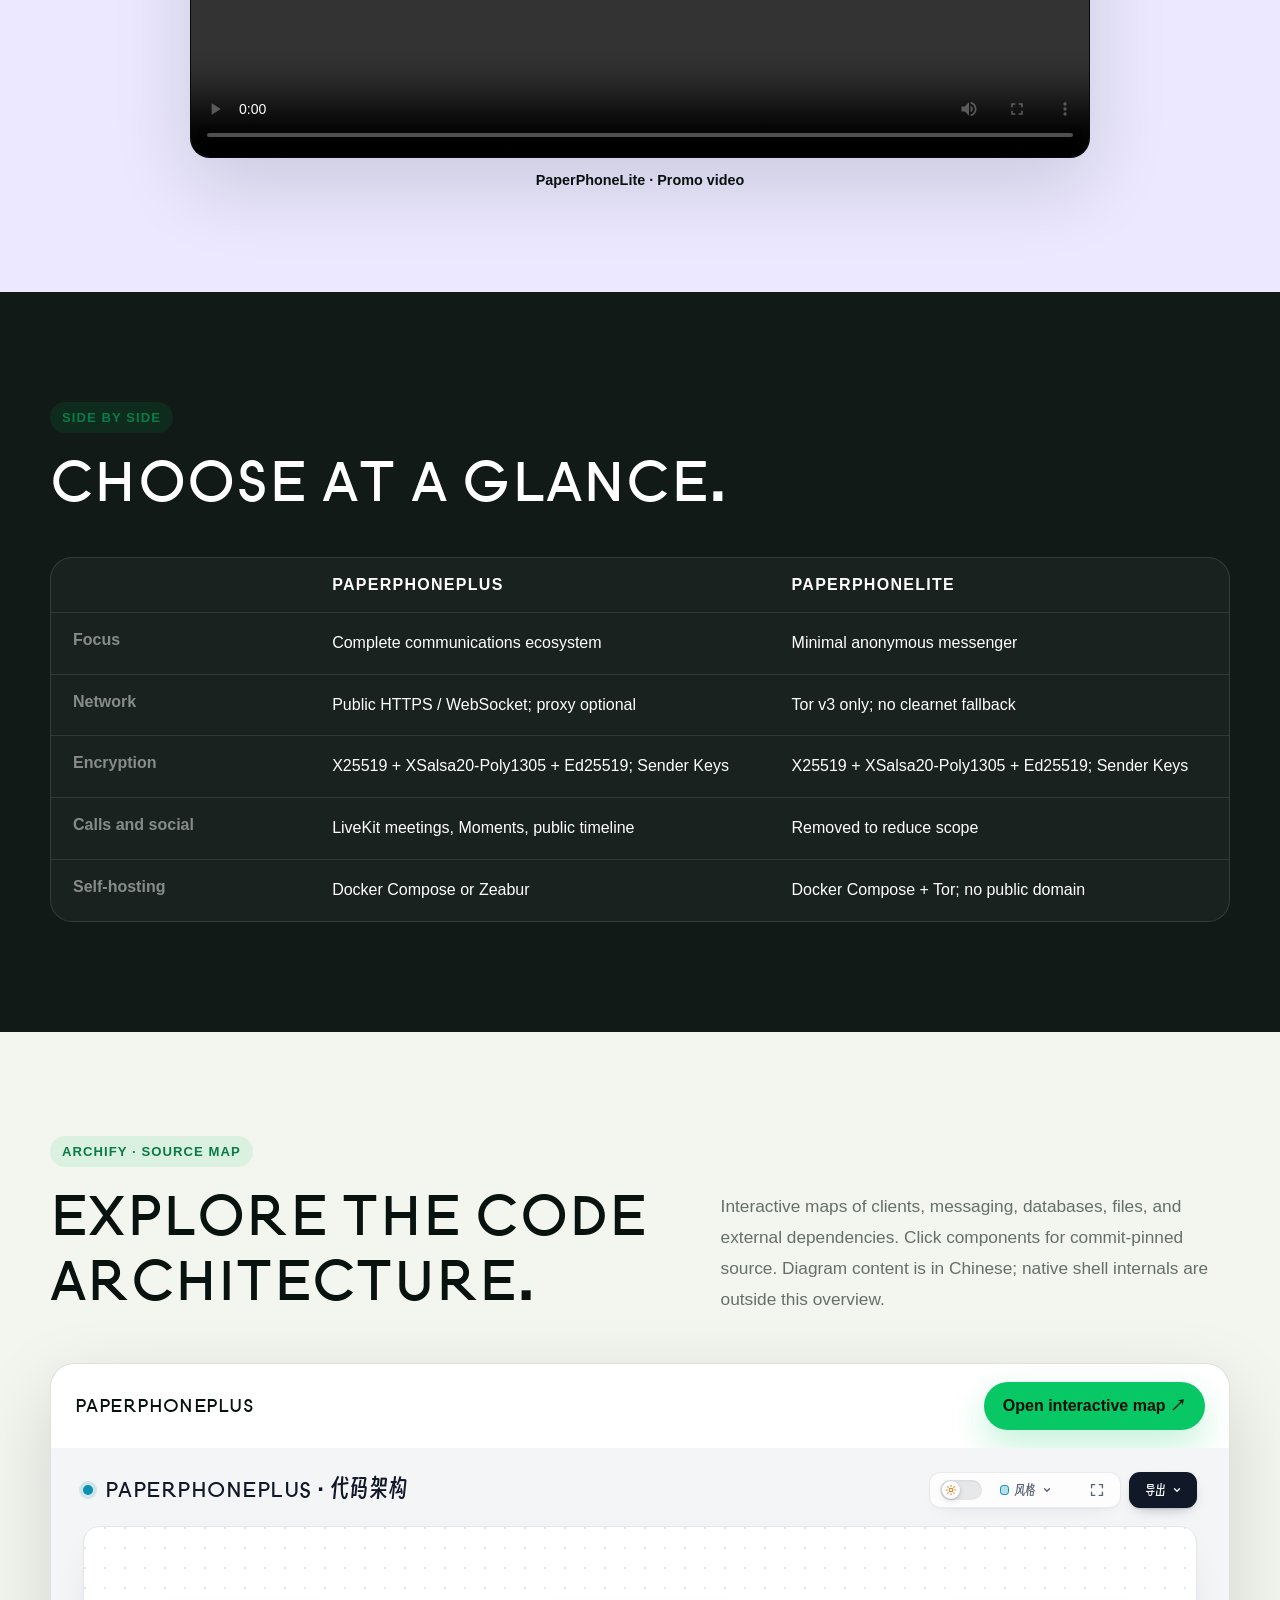
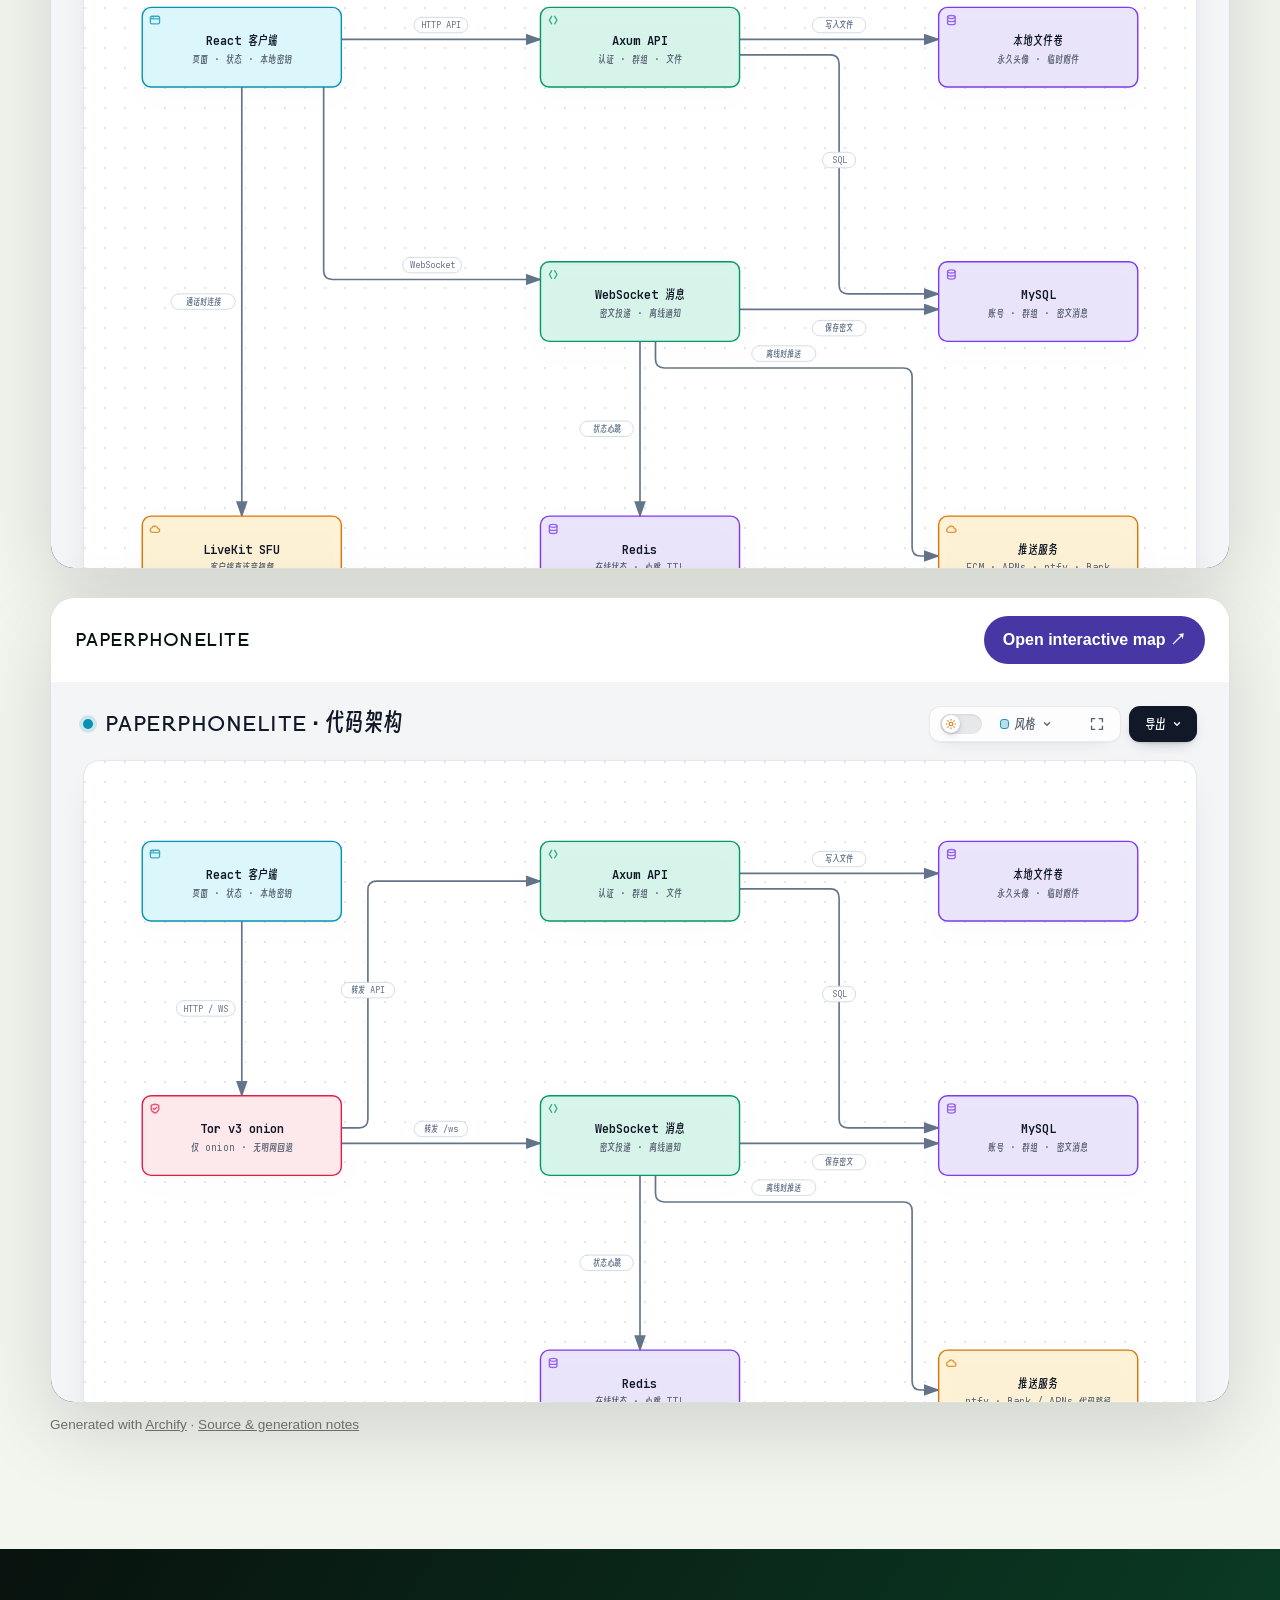
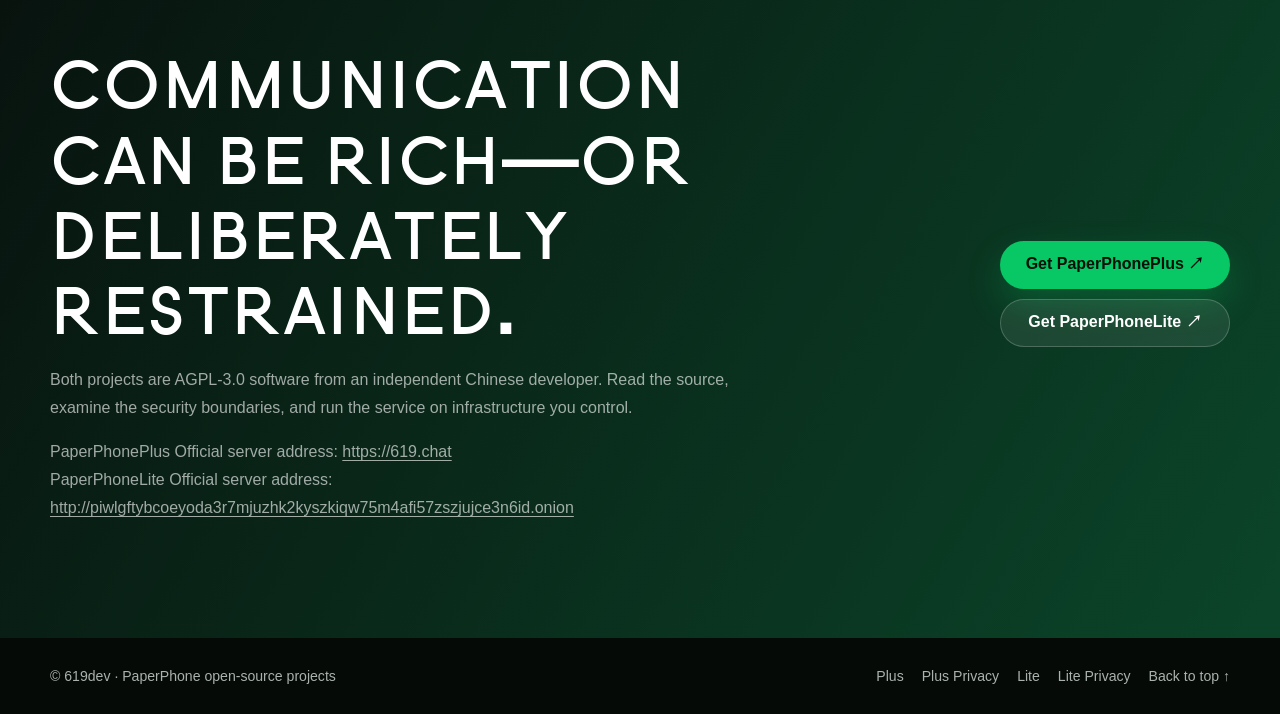
==== commit 915dd893: "Limit Novah to headings and refine typography" ====
--- a/index.html
+++ b/index.html
@@ -6,16 +6,16 @@
   <meta name="description" content="PaperPhone 开源加密通讯项目：PaperPhonePlus 提供原生多端即时通讯、社交与百人会议；PaperPhoneLite 通过 Tor 隐藏服务提供轻量私密通讯。">
   <meta name="theme-color" content="#08120e"><meta property="og:title" content="PaperPhone · 两种隐私通讯路线"><meta property="og:description" content="PaperPhonePlus 功能完整，PaperPhoneLite 极简隐私。两款可自托管的端到端加密通讯项目。"><meta property="og:url" content="https://paperphone.app/"><meta property="og:image" content="https://raw.githubusercontent.com/619dev/Paperphone-plus/main/%E5%AE%A3%E4%BC%A0%E6%B5%B7%E6%8A%A5.png"><link rel="canonical" href="https://paperphone.app/"><link rel="preconnect" href="https://raw.githubusercontent.com">
   <style>
-    :root{--ink:#08120e;--paper:#f3f5ef;--white:#fff;--muted:#647068;--line:rgba(8,18,14,.13);--green:#08c765;--green-deep:#087b46;--violet:#8e7aff;--violet-deep:#4637a5;--shadow:0 28px 80px rgba(8,18,14,.14);--radius:28px}*{box-sizing:border-box}html{scroll-behavior:smooth;scroll-padding-top:100px}body{margin:0;color:var(--ink);background:var(--paper);font-family: "PaperPhone Chinese", "PaperPhone English", Inter,ui-sans-serif,-apple-system,BlinkMacSystemFont,"Segoe UI","PingFang SC","Microsoft YaHei",sans-serif}a{color:inherit;text-decoration:none}img{display:block;max-width:100%}.wrap{width:min(1180px,calc(100% - 40px));margin-inline:auto}
+    :root{--ink:#08120e;--paper:#f3f5ef;--white:#fff;--muted:#647068;--line:rgba(8,18,14,.13);--green:#08c765;--green-deep:#087b46;--violet:#8e7aff;--violet-deep:#4637a5;--shadow:0 28px 80px rgba(8,18,14,.14);--radius:28px}*{box-sizing:border-box}html{scroll-behavior:smooth;scroll-padding-top:100px}body{margin:0;color:var(--ink);background:var(--paper);font-family: "PaperPhone Chinese", Inter,ui-sans-serif,-apple-system,BlinkMacSystemFont,"Segoe UI","PingFang SC","Microsoft YaHei",sans-serif}a{color:inherit;text-decoration:none}img{display:block;max-width:100%}.wrap{width:min(1180px,calc(100% - 40px));margin-inline:auto}
     .nav{position:fixed;z-index:30;top:16px;left:50%;transform:translateX(-50%);display:flex;align-items:center;justify-content:space-between;width:min(1180px,calc(100% - 32px));padding:10px 12px 10px 16px;color:#fff;border:1px solid #ffffff33;border-radius:999px;background:#08120ec7;box-shadow:0 18px 50px #0000003d;backdrop-filter:blur(18px)}.brand{display:flex;align-items:center;gap:11px;font-weight:850}.mark{display:grid;width:34px;height:34px;place-items:center;border-radius:50%;color:#041108;background:var(--green);font-weight:950}.nav-links{display:flex;align-items:center;gap:2px;color:#ffffffb8;font-size:.9rem}.nav-links a{padding:10px 12px;border-radius:999px}.nav-links a:hover{color:#fff;background:#ffffff1a}.nav-github{color:#06120b!important;background:#fff!important;font-weight:800}.language-select{flex-shrink:0;min-width:calc(4em + 40px);padding:9px 28px 9px 10px;color:#fff;border:1px solid #ffffff33;border-radius:999px;background:#ffffff12;font:inherit;cursor:pointer}.language-select option{color:#08120e;background:#fff}.privacy-menu{position:relative}.privacy-menu summary{cursor:pointer;list-style:none;padding:10px 12px;border-radius:999px}.privacy-menu summary::-webkit-details-marker{display:none}.privacy-menu[open] summary{color:#fff;background:#ffffff1a}.privacy-popover{position:absolute;top:48px;right:0;display:grid;min-width:210px;padding:8px;border:1px solid #ffffff24;border-radius:18px;background:#08120ef2;box-shadow:0 20px 55px #0006}.privacy-popover a{padding:11px 12px}
-    .hero{position:relative;min-height:810px;overflow:hidden;color:#fff;background:#08120e}.hero:before{content:"";position:absolute;inset:0;background:radial-gradient(circle at 78% 24%,#8e7aff4d,transparent 30%),radial-gradient(circle at 62% 70%,#08c7653d,transparent 34%),linear-gradient(110deg,#08120e 0%,#0c1e16 54%,#11152a 100%)}.hero:after{content:"";position:absolute;inset:auto 0 0;height:140px;background:linear-gradient(transparent,var(--paper))}.grain{position:absolute;inset:0;opacity:.18;background-image:linear-gradient(#ffffff0a 1px,transparent 1px),linear-gradient(90deg,#ffffff0a 1px,transparent 1px);background-size:44px 44px;mask-image:linear-gradient(to right,transparent 5%,#000 45%,transparent 95%)}.hero-inner{position:relative;z-index:2;display:grid;grid-template-columns:1.05fr .95fr;gap:48px;min-height:810px;align-items:center;padding:140px 0 120px}.kicker,.label{display:inline-flex;align-items:center;gap:9px;width:fit-content;padding:8px 12px;border-radius:999px;font-size:.82rem;font-weight:850;letter-spacing:.08em;text-transform:uppercase}.kicker{border:1px solid #ffffff33;color:#ffffffcc;background:#ffffff12}.dot{width:8px;height:8px;border-radius:50%;background:var(--green);box-shadow:0 0 0 6px #08c76524}h1{max-width:780px;margin:24px 0;font-size:clamp(3.6rem,8vw,7.4rem);line-height:.91;letter-spacing:0.04em}h1 span{display:block;color:#ffffff61}.lead{max-width:670px;margin:0;color:#ffffffb8;font-size:clamp(1.08rem,2vw,1.35rem);line-height:1.78}.actions{display:flex;flex-wrap:wrap;gap:12px;margin-top:32px}.btn{display:inline-flex;align-items:center;justify-content:center;gap:9px;min-height:48px;padding:12px 18px;border:1px solid transparent;border-radius:999px;font-weight:850;transition:.2s}.btn:hover{transform:translateY(-2px)}.green{color:#041109;background:var(--green);box-shadow:0 15px 35px #08c7653d}.light{color:#fff;border-color:#ffffff33;background:#ffffff14}.dark{color:#fff;background:var(--ink)}.violet{color:#fff;background:var(--violet-deep)}
-    .product-stack{position:relative;height:520px}.product-card{position:absolute;width:min(390px,92%);padding:28px;border:1px solid #ffffff29;border-radius:30px;box-shadow:0 38px 90px #00000047;backdrop-filter:blur(18px)}.product-card.plus{top:0;right:0;background:linear-gradient(145deg,#08c76547,#08120ed6);transform:rotate(3deg)}.product-card.lite{bottom:0;left:0;background:linear-gradient(145deg,#8e7aff47,#08120ee0);transform:rotate(-4deg)}.product-no{color:#ffffff70;font:800 .78rem ui-monospace,monospace;letter-spacing:.12em}.product-card h2{margin:20px 0 10px;font-size:2.55rem;letter-spacing:0.04em}.product-card p{margin:0;color:#ffffffad;line-height:1.65}.chips{display:flex;flex-wrap:wrap;gap:7px;margin-top:22px}.chip{padding:7px 10px;border:1px solid #ffffff26;border-radius:999px;color:#ffffffc7;background:#ffffff12;font-size:.78rem;font-weight:700}
-    .section{padding:104px 0}.label{color:var(--green-deep);background:#08c7651a}.label.purple{color:var(--violet-deep);background:#8e7aff1f}.heading{display:grid;grid-template-columns:1.1fr .9fr;gap:48px;align-items:end;margin-bottom:48px}.heading h2,.detail-copy h2,.compare h2{margin:18px 0 0;font-size:clamp(2.35rem,5vw,4.7rem);line-height:1.02;letter-spacing:0.04em}.heading p{margin:0;color:var(--muted);font-size:1.08rem;line-height:1.8}.choice-grid{display:grid;grid-template-columns:1fr 1fr;gap:18px}.choice{position:relative;overflow:hidden;min-height:380px;padding:34px;border:1px solid var(--line);border-radius:var(--radius);background:#fff;box-shadow:var(--shadow)}.choice:after{content:attr(data-mark);position:absolute;right:-10px;bottom:-38px;color:#08120e0b;font-size:12rem;font-weight:950}.choice.lite-choice{color:#fff;border-color:transparent;background:#16172a}.choice.lite-choice:after{color:#ffffff0a}.choice-top{display:flex;justify-content:space-between;gap:18px}.edition{padding:7px 10px;border-radius:999px;background:#08c7651a;color:var(--green-deep);font-size:.78rem;font-weight:850}.lite-choice .edition{color:#d5ceff;background:#8e7aff29}.choice h3{margin:36px 0 14px;font-size:clamp(2.3rem,5vw,4.2rem);letter-spacing:0.04em}.choice p{position:relative;z-index:1;margin:0;color:var(--muted);line-height:1.75}.lite-choice p{color:#ffffff9e}.choice-list{position:relative;z-index:1;display:grid;grid-template-columns:1fr 1fr;gap:10px;margin:28px 0 0;padding:0;list-style:none;font-weight:750;font-size:.9rem}.choice-list li:before{content:"✓";margin-right:8px;color:var(--green-deep)}.lite-choice li:before{color:var(--violet)}
+    .hero{position:relative;min-height:810px;overflow:hidden;color:#fff;background:#08120e}.hero:before{content:"";position:absolute;inset:0;background:radial-gradient(circle at 78% 24%,#8e7aff4d,transparent 30%),radial-gradient(circle at 62% 70%,#08c7653d,transparent 34%),linear-gradient(110deg,#08120e 0%,#0c1e16 54%,#11152a 100%)}.hero:after{content:"";position:absolute;inset:auto 0 0;height:140px;background:linear-gradient(transparent,var(--paper))}.grain{position:absolute;inset:0;opacity:.18;background-image:linear-gradient(#ffffff0a 1px,transparent 1px),linear-gradient(90deg,#ffffff0a 1px,transparent 1px);background-size:44px 44px;mask-image:linear-gradient(to right,transparent 5%,#000 45%,transparent 95%)}.hero-inner{position:relative;z-index:2;display:grid;grid-template-columns:1.05fr .95fr;gap:48px;min-height:810px;align-items:center;padding:140px 0 120px}.kicker,.label{display:inline-flex;align-items:center;gap:9px;width:fit-content;padding:8px 12px;border-radius:999px;font-size:.82rem;font-weight:850;letter-spacing:.08em;text-transform:uppercase}.kicker{border:1px solid #ffffff33;color:#ffffffcc;background:#ffffff12}.dot{width:8px;height:8px;border-radius:50%;background:var(--green);box-shadow:0 0 0 6px #08c76524}h1{max-width:780px;margin:24px 0;font-size:clamp(3.6rem,8vw,7.4rem);line-height:.91;letter-spacing:0.02em}h1 span{display:block;color:#ffffff61}.lead{max-width:670px;margin:0;color:#ffffffb8;font-size:clamp(1.08rem,2vw,1.35rem);line-height:1.78}.actions{display:flex;flex-wrap:wrap;gap:12px;margin-top:32px}.btn{display:inline-flex;align-items:center;justify-content:center;gap:9px;min-height:48px;padding:12px 18px;border:1px solid transparent;border-radius:999px;font-weight:850;transition:.2s}.btn:hover{transform:translateY(-2px)}.green{color:#041109;background:var(--green);box-shadow:0 15px 35px #08c7653d}.light{color:#fff;border-color:#ffffff33;background:#ffffff14}.dark{color:#fff;background:var(--ink)}.violet{color:#fff;background:var(--violet-deep)}
+    .product-stack{position:relative;height:520px}.product-card{position:absolute;width:min(390px,92%);padding:28px;border:1px solid #ffffff29;border-radius:30px;box-shadow:0 38px 90px #00000047;backdrop-filter:blur(18px)}.product-card.plus{top:0;right:0;background:linear-gradient(145deg,#08c76547,#08120ed6);transform:rotate(3deg)}.product-card.lite{bottom:0;left:0;background:linear-gradient(145deg,#8e7aff47,#08120ee0);transform:rotate(-4deg)}.product-no{color:#ffffff70;font:800 .78rem ui-monospace,monospace;letter-spacing:.12em}.product-card h2{margin:20px 0 10px;font-size:2.55rem;letter-spacing:0.02em}.product-card p{margin:0;color:#ffffffad;line-height:1.65}.chips{display:flex;flex-wrap:wrap;gap:7px;margin-top:22px}.chip{padding:7px 10px;border:1px solid #ffffff26;border-radius:999px;color:#ffffffc7;background:#ffffff12;font-size:.78rem;font-weight:700}
+    .section{padding:104px 0}.label{color:var(--green-deep);background:#08c7651a}.label.purple{color:var(--violet-deep);background:#8e7aff1f}.heading{display:grid;grid-template-columns:1.1fr .9fr;gap:48px;align-items:end;margin-bottom:48px}.heading h2,.detail-copy h2,.compare h2{margin:18px 0 0;font-size:clamp(2.35rem,5vw,4.7rem);line-height:1.02;letter-spacing:0.02em}.heading p{margin:0;color:var(--muted);font-size:1.08rem;line-height:1.8}.choice-grid{display:grid;grid-template-columns:1fr 1fr;gap:18px}.choice{position:relative;overflow:hidden;min-height:380px;padding:34px;border:1px solid var(--line);border-radius:var(--radius);background:#fff;box-shadow:var(--shadow)}.choice:after{content:attr(data-mark);position:absolute;right:-10px;bottom:-38px;color:#08120e0b;font-size:12rem;font-weight:950}.choice.lite-choice{color:#fff;border-color:transparent;background:#16172a}.choice.lite-choice:after{color:#ffffff0a}.choice-top{display:flex;justify-content:space-between;gap:18px}.edition{padding:7px 10px;border-radius:999px;background:#08c7651a;color:var(--green-deep);font-size:.78rem;font-weight:850}.lite-choice .edition{color:#d5ceff;background:#8e7aff29}.choice h3{margin:36px 0 14px;font-size:clamp(2.3rem,5vw,4.2rem);letter-spacing:0.02em}.choice p{position:relative;z-index:1;margin:0;color:var(--muted);line-height:1.75}.lite-choice p{color:#ffffff9e}.choice-list{position:relative;z-index:1;display:grid;grid-template-columns:1fr 1fr;gap:10px;margin:28px 0 0;padding:0;list-style:none;font-weight:750;font-size:.9rem}.choice-list li:before{content:"✓";margin-right:8px;color:var(--green-deep)}.lite-choice li:before{color:var(--violet)}
     .detail{overflow:hidden;color:#fff;background:var(--ink)}.detail.lite-detail{color:var(--ink);background:#ebe8ff}.detail-grid{display:grid;grid-template-columns:.88fr 1.12fr;gap:70px;align-items:center}.lite-detail .detail-grid{grid-template-columns:1.12fr .88fr}.detail-copy .label{color:#76e5aa;background:#08c7651f}.lite-detail .detail-copy .label{color:var(--violet-deep);background:#4637a51a}.detail-copy p{color:#ffffffa3;line-height:1.8}.lite-detail .detail-copy p{color:#5c5a70}.feature-grid{display:grid;grid-template-columns:1fr 1fr;gap:12px;margin-top:34px}.feature{padding:18px;border:1px solid #ffffff1f;border-radius:18px;background:#ffffff0d}.lite-detail .feature{border-color:#4637a51f;background:#ffffff8c}.feature b{display:block;margin-bottom:7px}.feature small{display:block;color:#ffffff85;line-height:1.55}.lite-detail .feature small{color:#68657b}.phone-wall{display:grid;grid-template-columns:repeat(3,1fr);gap:12px;align-items:center}.phone-wall a{overflow:hidden;border:6px solid #ffffffcc;border-radius:27px;background:#fff;box-shadow:0 25px 60px #0000004d;transition:.25s}.phone-wall a:hover{transform:translateY(-8px)}.phone-wall a:nth-child(2){transform:translateY(30px)}.phone-wall a:nth-child(2):hover{transform:translateY(22px)}.phone-wall img{width:100%;aspect-ratio:9/19;object-fit:cover;object-position:top}.lite-detail .phone-wall a{box-shadow:0 25px 60px #4637a533}
     .deep-grid{display:grid;grid-template-columns:repeat(3,1fr);gap:14px}.deep-card{min-height:220px;padding:24px;border:1px solid var(--line);border-radius:20px;background:#ffffffb8}.deep-card .num{color:var(--green-deep);font:800 .78rem ui-monospace,monospace}.deep-card h3{margin:34px 0 10px;font-size:1.2rem}.deep-card p{margin:0;color:var(--muted);font-size:.92rem;line-height:1.68}
     .compare{padding:110px 0;color:#fff;background:#111a16}.compare-head{display:grid;grid-template-columns:1fr auto;gap:30px;align-items:end;margin-bottom:40px}.compare-note{max-width:400px;color:#ffffff94;line-height:1.7}.table-wrap{overflow-x:auto;border:1px solid #ffffff1f;border-radius:22px;background:#ffffff09}table{width:100%;min-width:760px;border-collapse:collapse}th,td{padding:18px 22px;border-bottom:1px solid #ffffff1a;text-align:left;vertical-align:top}th{color:#ffffff7a;font-size:.78rem;letter-spacing:.08em;text-transform:uppercase}th:nth-child(2),th:nth-child(3){color:#fff;font-size:1rem}td:first-child{width:22%;color:#ffffff7a;font-weight:750}td:nth-child(2),td:nth-child(3){width:39%;line-height:1.55}tr:last-child td{border-bottom:0}.yes{color:#6be4a4;font-weight:800}.lite-accent{color:#b9adff;font-weight:800}
-    .architecture{display:grid;grid-template-columns:1fr 1fr;gap:18px}.arch{padding:30px;border-radius:var(--radius);border:1px solid var(--line);background:#fff}.arch.darkbox{color:#fff;border-color:transparent;background:#17182b}.arch h3{margin:8px 0 12px;font-size:2rem;letter-spacing:0.04em}.arch>p{margin:0 0 24px;color:var(--muted);line-height:1.7}.arch.darkbox>p{color:#ffffff94}.flow{display:grid;gap:9px}.flow div{display:flex;align-items:center;justify-content:space-between;gap:14px;padding:14px 16px;border-radius:13px;background:var(--paper);font-size:.9rem;font-weight:750}.darkbox .flow div{background:#ffffff12}.flow span{color:var(--muted);font-size:.78rem;font-weight:600}.darkbox .flow span{color:#ffffff70}
-    .cta{padding:100px 0;color:#fff;background:linear-gradient(120deg,#08120e,#0b4529)}.cta-grid{display:grid;grid-template-columns:1fr auto;gap:40px;align-items:center}.cta h2{max-width:780px;margin:0;font-size:clamp(2.5rem,6vw,5.5rem);line-height:.98;letter-spacing:0.04em}.cta p{max-width:700px;color:#ffffff9e;line-height:1.75}.cta-actions{display:grid;gap:10px;min-width:230px}footer{padding:30px 0;color:#aab2ad;background:#050a07;font-size:.88rem}.footer-inner{display:flex;justify-content:space-between;gap:22px;align-items:center}.footer-links{display:flex;flex-wrap:wrap;gap:18px}.footer-links a:hover{color:#fff}
+    .architecture{display:grid;grid-template-columns:1fr 1fr;gap:18px}.arch{padding:30px;border-radius:var(--radius);border:1px solid var(--line);background:#fff}.arch.darkbox{color:#fff;border-color:transparent;background:#17182b}.arch h3{margin:8px 0 12px;font-size:2rem;letter-spacing:0.02em}.arch>p{margin:0 0 24px;color:var(--muted);line-height:1.7}.arch.darkbox>p{color:#ffffff94}.flow{display:grid;gap:9px}.flow div{display:flex;align-items:center;justify-content:space-between;gap:14px;padding:14px 16px;border-radius:13px;background:var(--paper);font-size:.9rem;font-weight:750}.darkbox .flow div{background:#ffffff12}.flow span{color:var(--muted);font-size:.78rem;font-weight:600}.darkbox .flow span{color:#ffffff70}
+    .cta{padding:100px 0;color:#fff;background:linear-gradient(120deg,#08120e,#0b4529)}.cta-grid{display:grid;grid-template-columns:1fr auto;gap:40px;align-items:center}.cta h2{max-width:780px;margin:0;font-size:clamp(2.5rem,6vw,5.5rem);line-height:.98;letter-spacing:0.02em}.cta p{max-width:700px;color:#ffffff9e;line-height:1.75}.cta-actions{display:grid;gap:10px;min-width:230px}footer{padding:30px 0;color:#aab2ad;background:#050a07;font-size:.88rem}.footer-inner{display:flex;justify-content:space-between;gap:22px;align-items:center}.footer-links{display:flex;flex-wrap:wrap;gap:18px}.footer-links a:hover{color:#fff}
     .server-note{overflow-wrap:anywhere}.server-note a{text-decoration:underline;text-underline-offset:3px}
     .promo-video{max-width:900px;margin:48px auto 0}.promo-video video{display:block;width:100%;aspect-ratio:16/9;border:1px solid #ffffff29;border-radius:20px;background:#000;box-shadow:var(--shadow)}.promo-video figcaption{margin-top:14px;text-align:center;font-size:.9rem;font-weight:750}.lite-detail .promo-video video{border-color:#4637a51f}
     @media(max-width:980px){.hero-inner,.detail-grid,.lite-detail .detail-grid{grid-template-columns:1fr}.hero-inner{padding-top:145px}.product-stack{width:min(620px,100%);margin:auto;height:430px}.product-card{width:360px}.heading,.compare-head,.cta-grid{grid-template-columns:1fr}.choice-grid,.architecture{grid-template-columns:1fr}.deep-grid{grid-template-columns:1fr 1fr}.lite-detail .phone-wall{order:2}.cta-actions{display:flex;flex-wrap:wrap}}@media(max-width:680px){.wrap{width:min(100% - 28px,1180px)}.nav{top:10px;width:calc(100% - 20px)}.nav-links a:not(.nav-github){display:none}.hero-inner{min-height:940px;gap:24px;padding:125px 0 100px;align-content:center}h1{font-size:clamp(3.4rem,19vw,5.6rem)}.product-stack{height:430px}.product-card{width:85%;padding:22px}.product-card h2{font-size:2rem}.section{padding:76px 0}.choice{min-height:auto;padding:24px}.choice-list,.feature-grid,.deep-grid{grid-template-columns:1fr}.detail-grid{gap:42px}.phone-wall{gap:7px}.phone-wall a{border-width:3px;border-radius:15px}.deep-card{min-height:0}.footer-inner{align-items:flex-start;flex-direction:column}}
--- a/fonts.css
+++ b/fonts.css
@@ -1,4 +1,4 @@
-/* Chinese uses 得意黑; Latin text uses ONE DAY. */
+/* Chinese uses 得意黑; Latin headings use Novah; body text uses system fonts. */
 @font-face {
   font-family: "PaperPhone Chinese";
   src: url("fonts/smiley-sans.ttf") format("truetype");
@@ -10,12 +10,19 @@
 
 @font-face {
   font-family: "PaperPhone English";
-  src: url("fonts/one-day.otf") format("opentype");
+  src: url("fonts/novah.ttf") format("truetype");
+  size-adjust: 90%;
   font-style: normal;
   font-weight: 100 900;
   font-display: swap;
   unicode-range: U+0000-024F, U+1E00-1EFF;
 }
 
-/* Give ONE DAY lettering room to breathe in inherited body text. */
-body { letter-spacing: 0.04em; }
+/* Keep body copy at normal tracking; use the display face only in headings.
+   size-adjust above reduces Latin glyphs without shrinking Chinese headings. */
+body { letter-spacing: normal; }
+h1, h2, h3, h4, h5, h6 {
+  font-family: "PaperPhone Chinese", "PaperPhone English", Inter, ui-sans-serif,
+    -apple-system, BlinkMacSystemFont, "Segoe UI", sans-serif !important;
+  letter-spacing: 0.02em !important;
+}
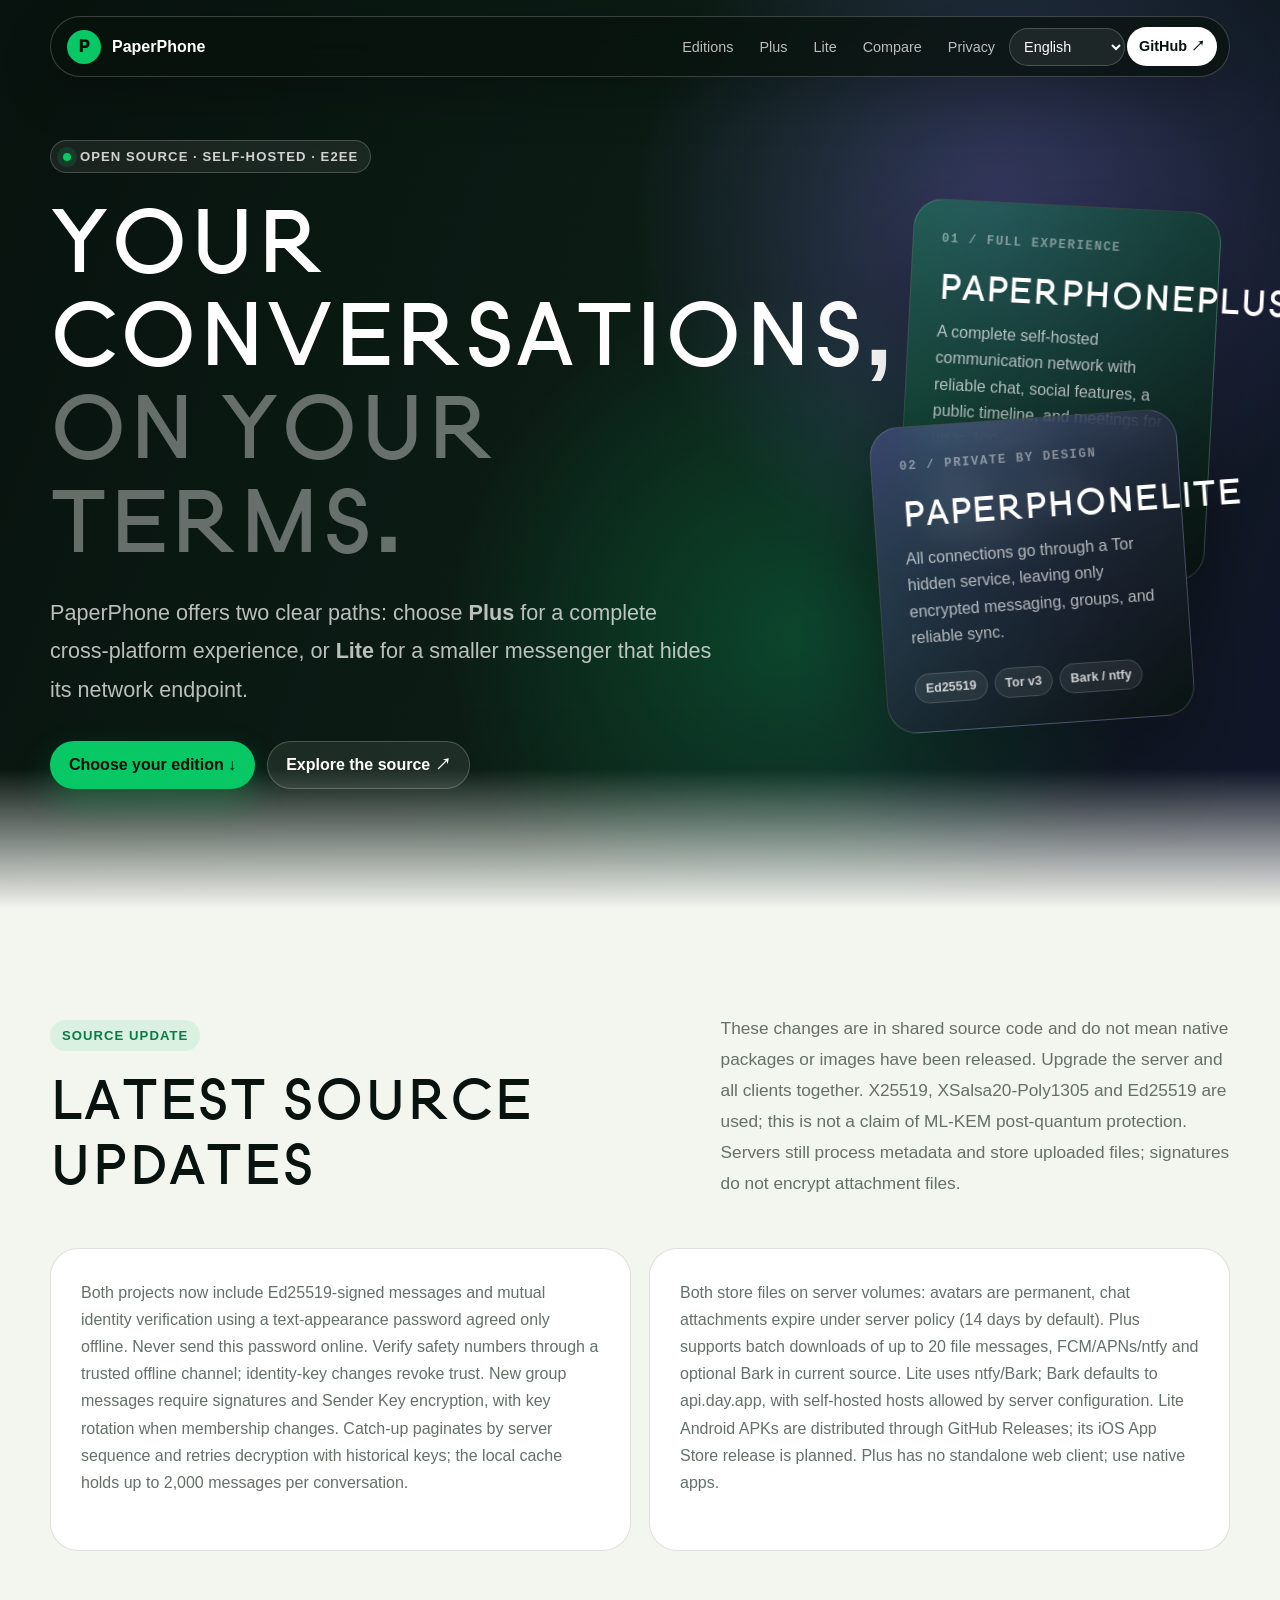
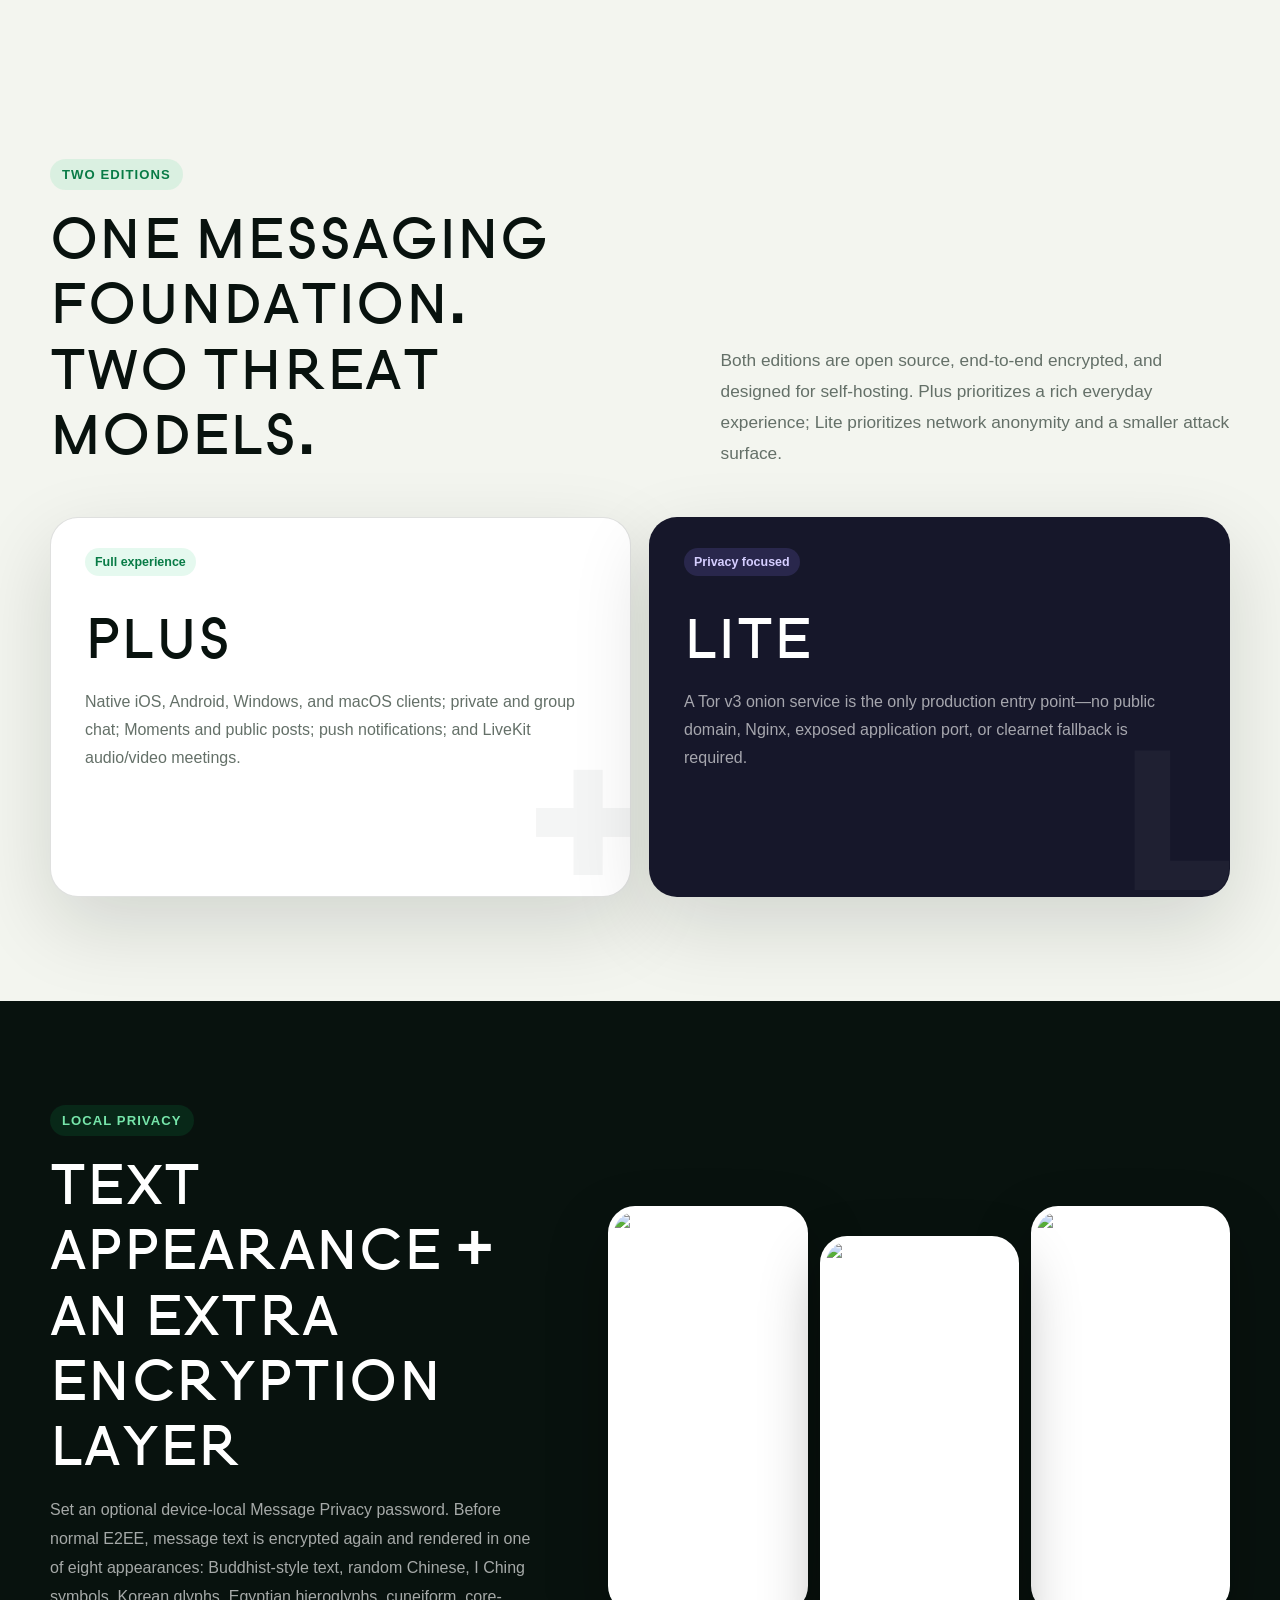
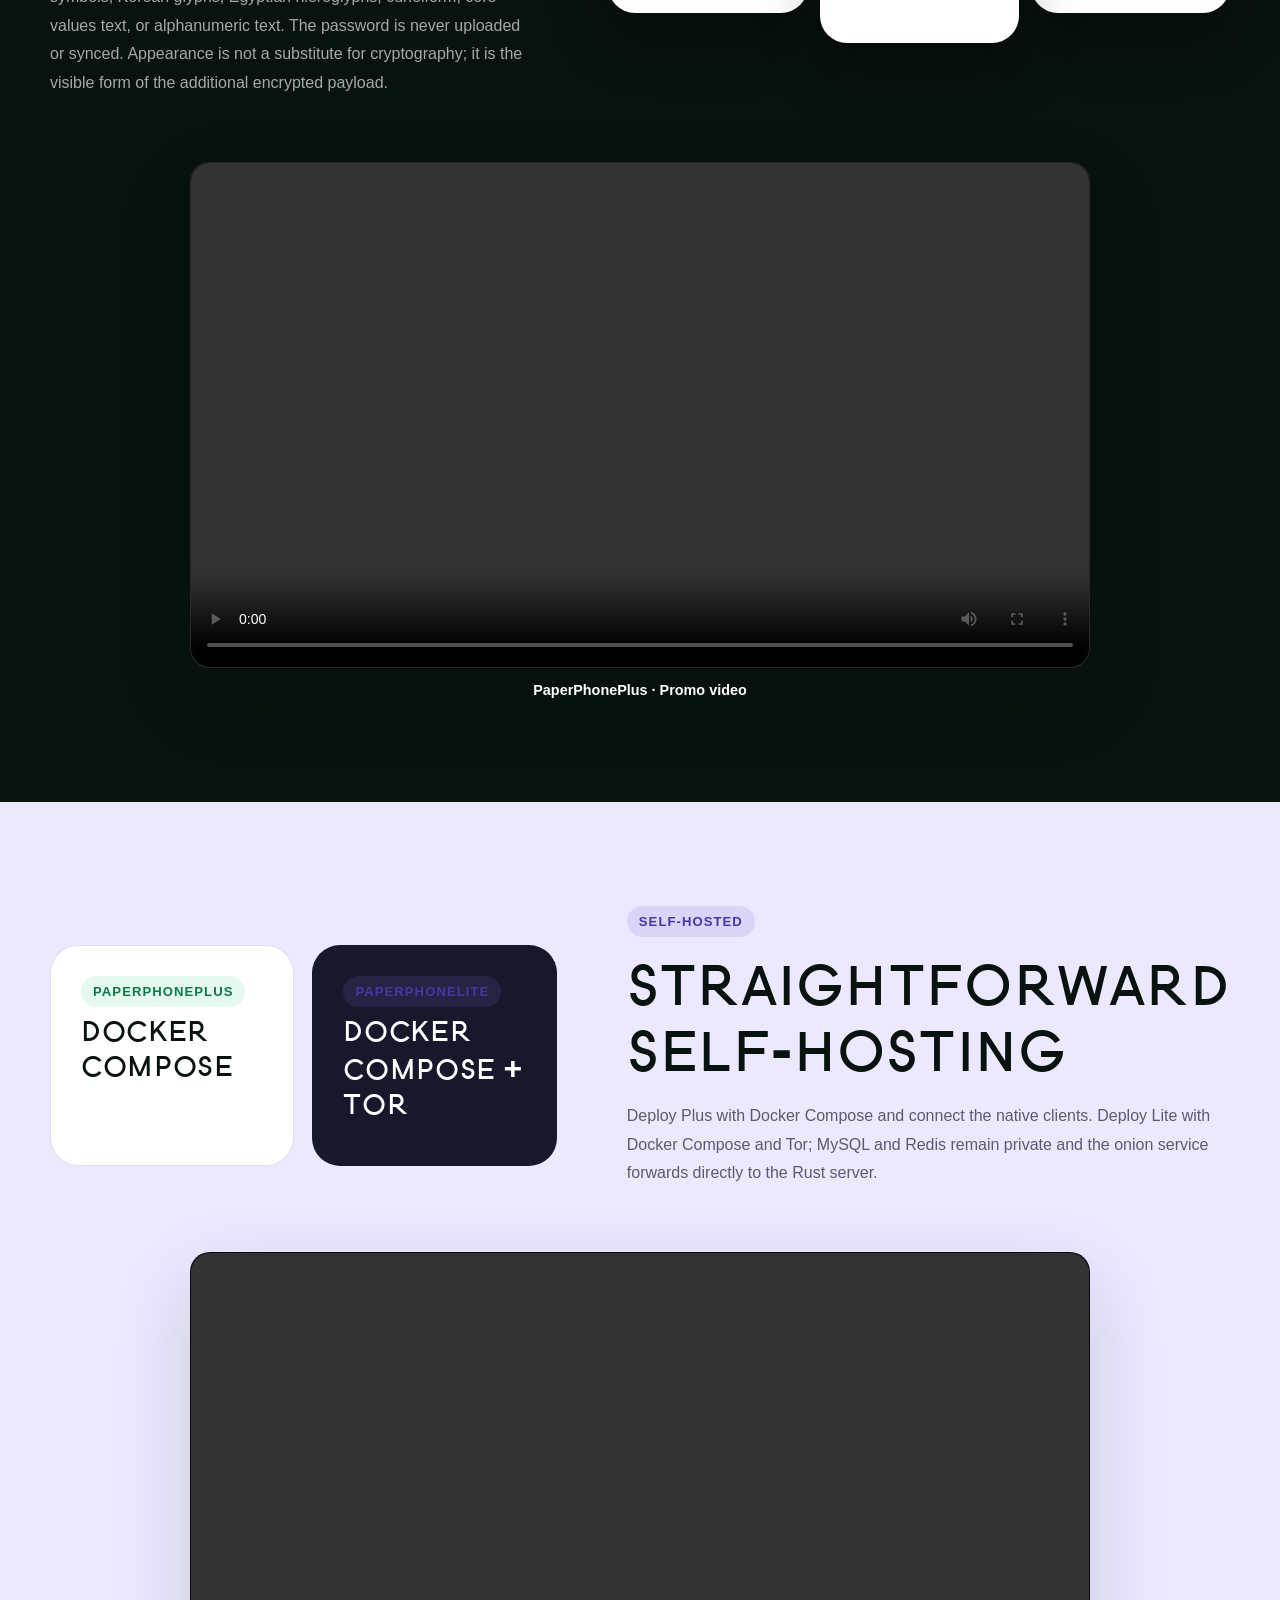
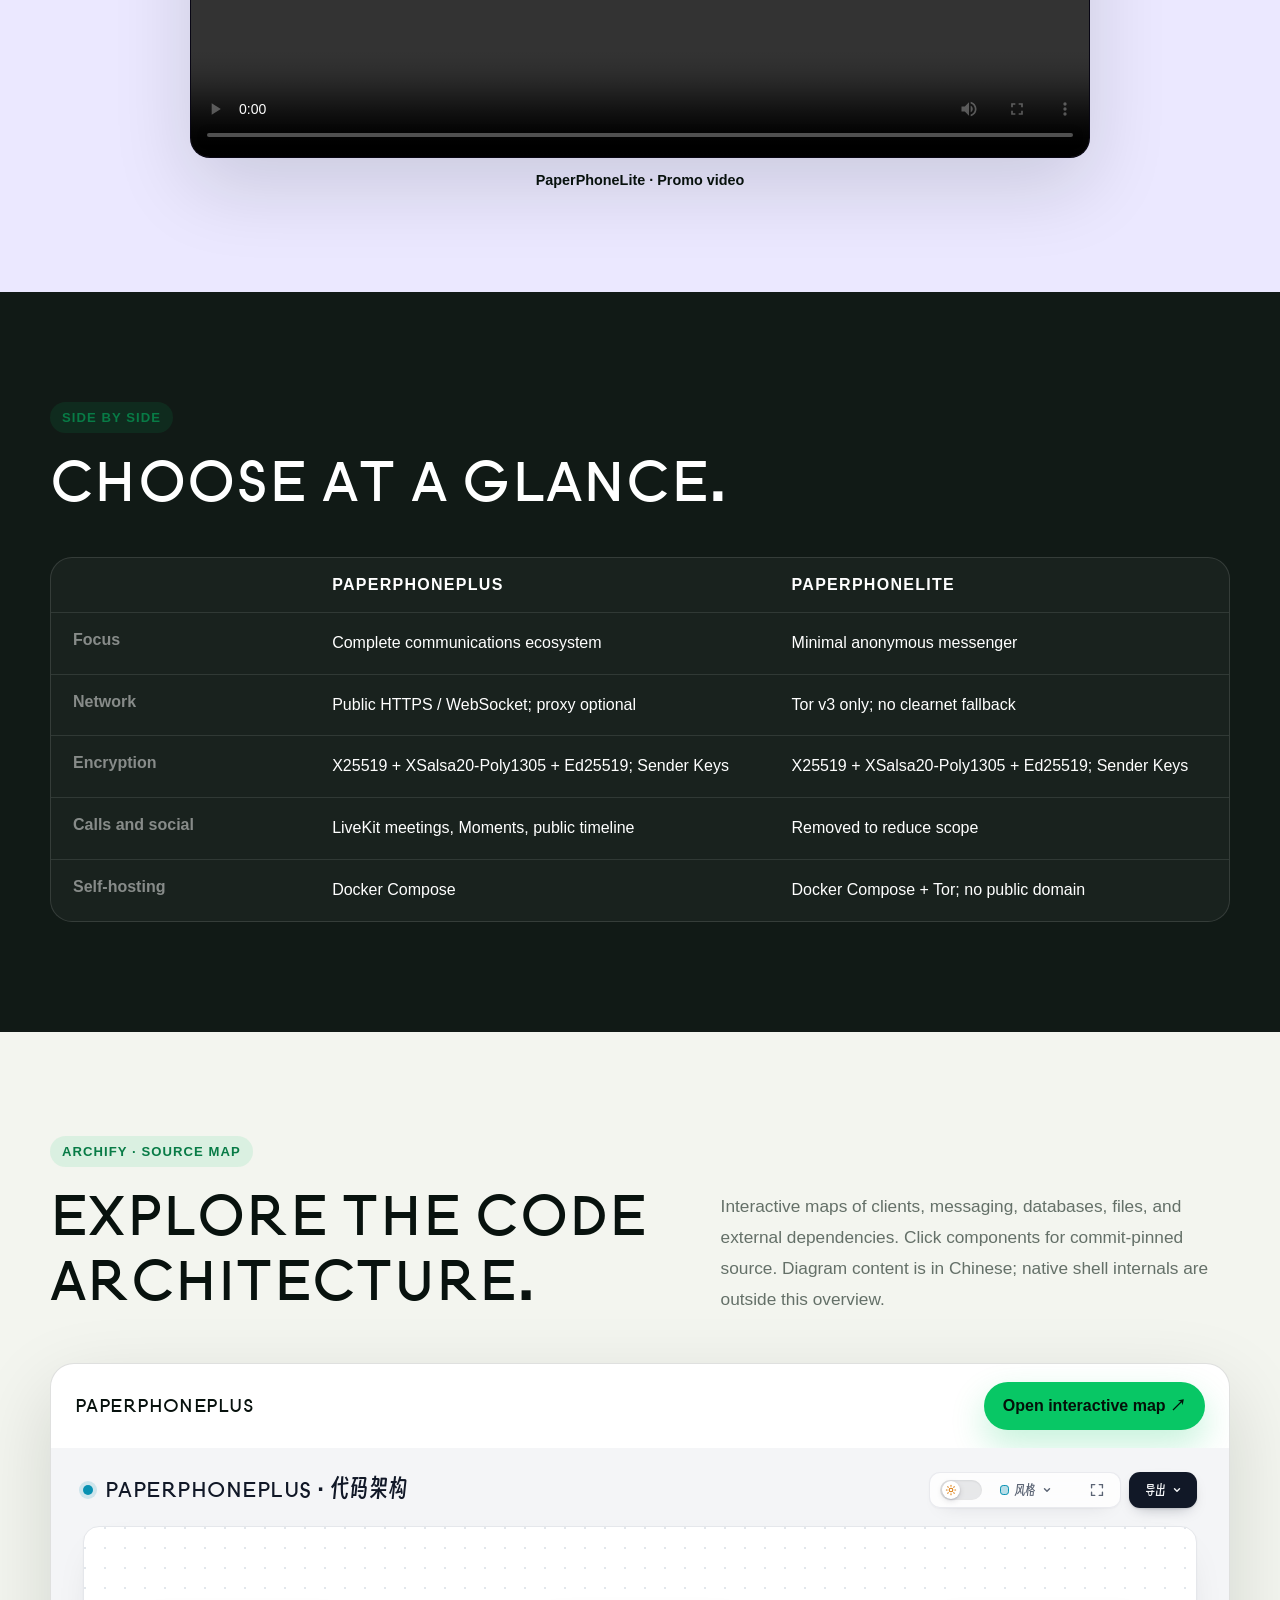
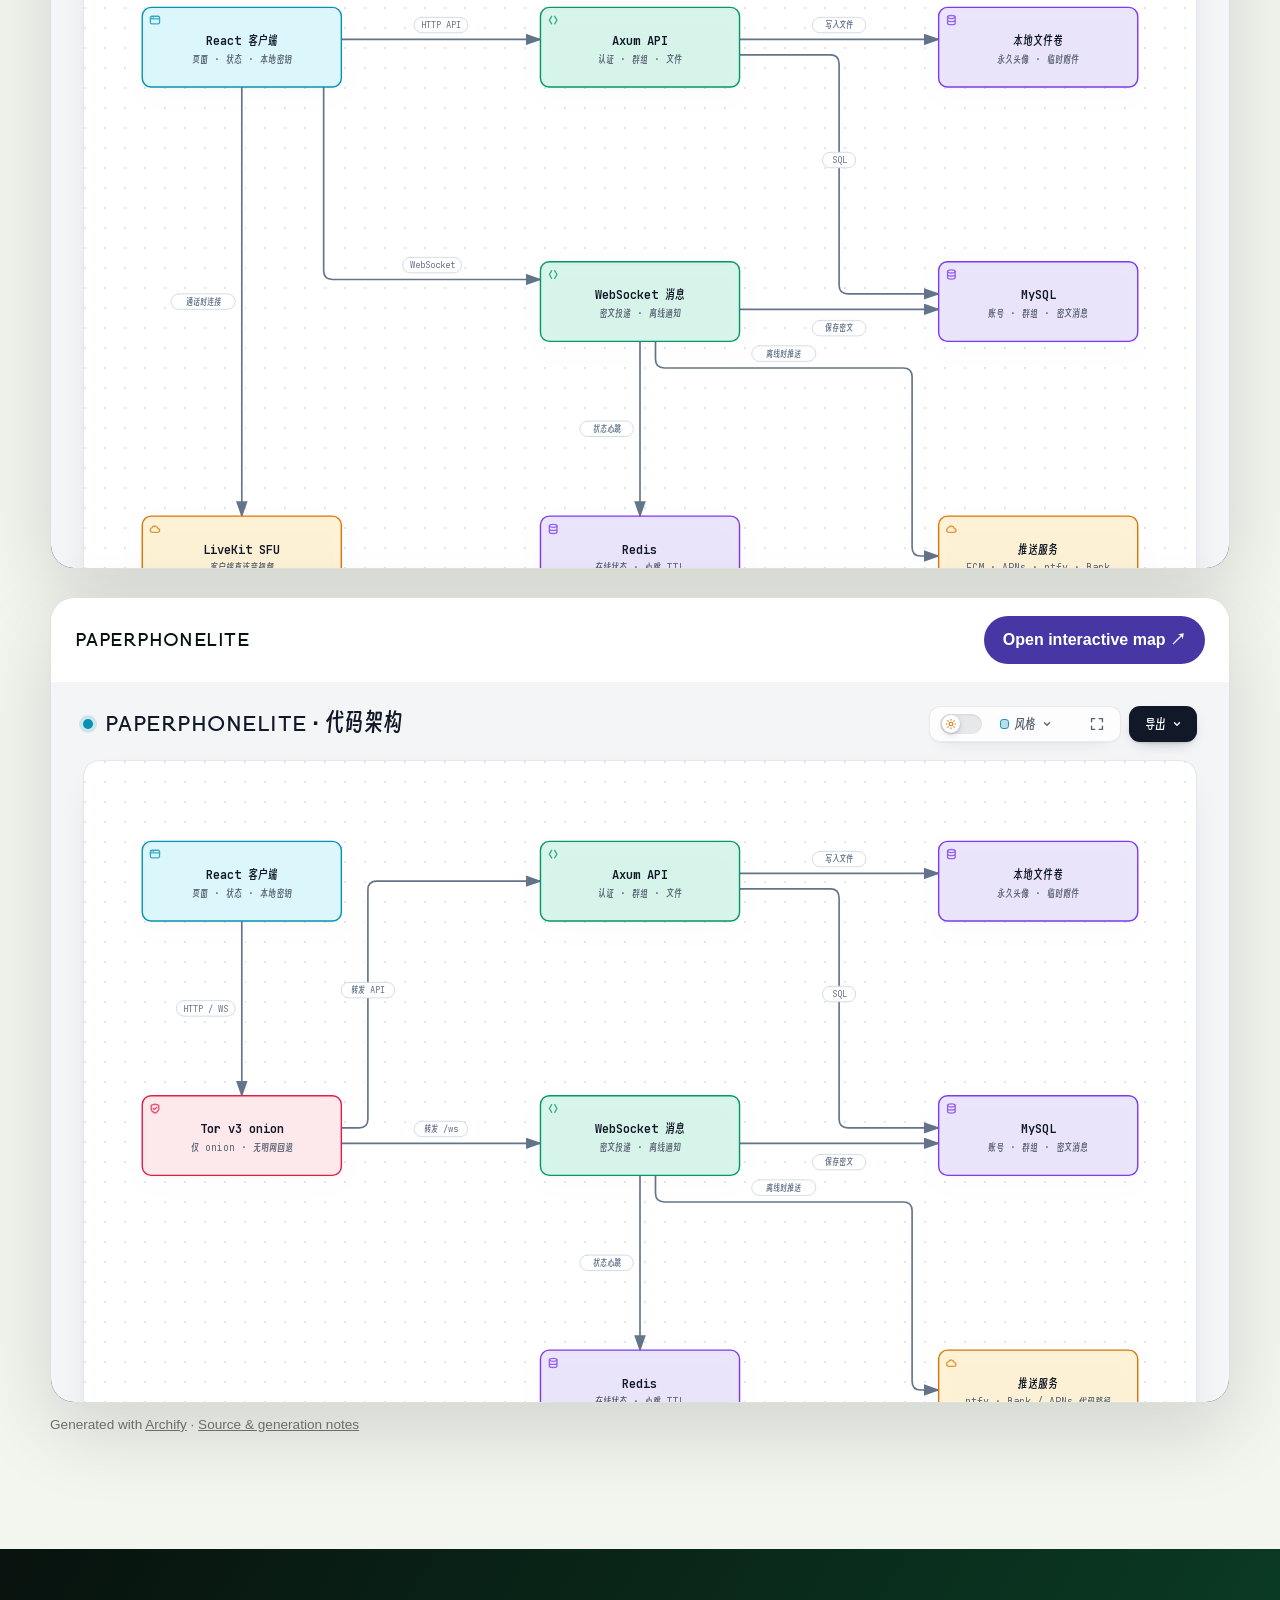
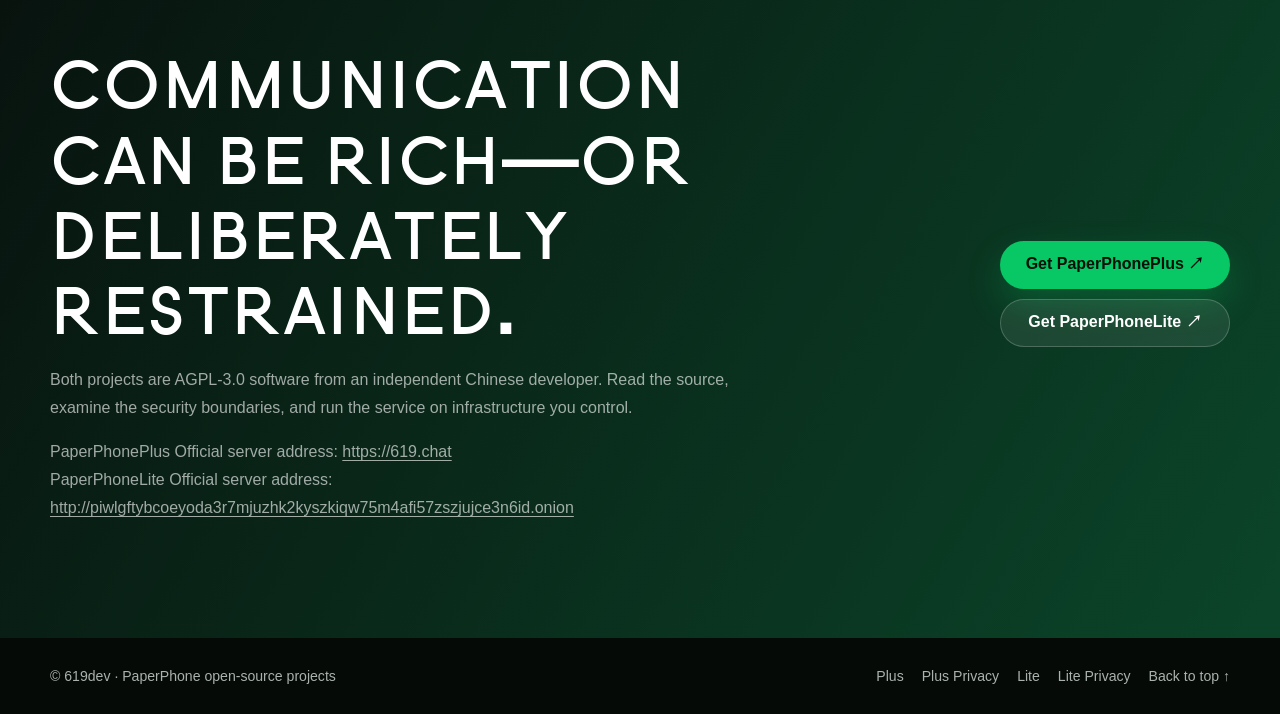
==== commit f5c6aa23: "Remove Zeabur deployment references across languages" ====
--- a/index.html
+++ b/index.html
@@ -32,7 +32,7 @@
     <section class="section detail" id="plus"><div class="wrap detail-grid"><div class="detail-copy"><span class="label">PaperPhonePlus</span><h2>一个完整的私人通讯生态。</h2><p>Plus 以 React 19 + TypeScript 构建客户端，以 Rust / Axum 承载服务端。当前源码为私聊加入 Ed25519 签名和双向身份验证，新群消息强制签名与 Sender Key 加密；身份私钥留在本地，服务器仍处理必要元数据并保存上传附件。</p><div class="feature-grid"><div class="feature"><b>可靠消息</b><small>发件箱重试、消息 ID 幂等、服务端序号增量同步与断线补齐。</small></div><div class="feature"><b>百人会议</b><small>LiveKit SFU 支持 1:1 与最多 100 人群组音视频、主席静音和讲课模式。</small></div><div class="feature"><b>丰富社交</b><small>朋友圈、可见性控制，以及图片/视频驱动的双列公开时间线。</small></div><div class="feature"><b>原生消息推送</b><small>FCM、ntfy 与 APNS 覆盖 Android 和 iOS；当前源码另支持可选 Bark 提醒。</small></div><div class="feature"><b>原生多端客户端</b><small>iOS、Android、Windows 与 macOS 复用一致的客户端体验。</small></div><div class="feature"><b>大型群组</b><small>最多 2000 人；新群消息强制签名与 Sender Key 加密，成员变化时轮换密钥。</small></div></div><div class="actions"><a class="btn green" href="https://github.com/619dev/Paperphone-plus" target="_blank" rel="noopener">Plus 源码 ↗</a><a class="btn light" href="https://github.com/619dev/Paperphone-plus/blob/main/DEPLOY_CN.md" target="_blank" rel="noopener">部署指南</a></div></div><div class="phone-wall"><a href="https://raw.githubusercontent.com/619dev/Paperphone-plus/main/screenshot/ui1.png" target="_blank" rel="noopener"><img loading="lazy" src="https://raw.githubusercontent.com/619dev/Paperphone-plus/main/screenshot/ui1.png" alt="PaperPhonePlus 聊天界面"></a><a href="https://raw.githubusercontent.com/619dev/Paperphone-plus/main/screenshot/ui3.png" target="_blank" rel="noopener"><img loading="lazy" src="https://raw.githubusercontent.com/619dev/Paperphone-plus/main/screenshot/ui3.png" alt="PaperPhonePlus 朋友圈界面"></a><a href="https://raw.githubusercontent.com/619dev/Paperphone-plus/main/screenshot/ui4.png" target="_blank" rel="noopener"><img loading="lazy" src="https://raw.githubusercontent.com/619dev/Paperphone-plus/main/screenshot/ui4.png" alt="PaperPhonePlus 音视频界面"></a></div></div><div class="wrap"><figure class="promo-video"><video controls playsinline preload="metadata" aria-label="PaperPhonePlus 宣传视频"><source src="video/paperphoneplus.mp4" type="video/mp4"><a href="video/paperphoneplus.mp4">PaperPhonePlus</a></video><figcaption>PaperPhonePlus · 宣传视频</figcaption></figure></div></section>
     <section class="section"><div class="wrap"><div class="heading"><div><span class="label">Plus in depth</span><h2>为真实使用场景<br>补齐每个环节。</h2></div><p>Plus 不只负责把消息送达，也照顾跨网络恢复、离线使用、账号安全、内容治理以及从小型私聊扩展到大型群组的完整过程。</p></div><div class="deep-grid"><article class="deep-card"><span class="num">01 / SECURITY</span><h3>消息签名与身份验证</h3><p>私聊采用 X25519、XSalsa20-Poly1305 与 Ed25519 签名。线下约定文本外观密码，完成双向验证后显示可信标记；身份密钥变化即撤销信任。</p></article><article class="deep-card"><span class="num">02 / OFFLINE</span><h3>真正可用的离线模式</h3><p>按账户缓存联系人、群组、社交内容与每会话最多 2000 条消息。离线追赶按服务端序号分页，先保存密文再推进游标，并按历史密钥重试解密。</p></article><article class="deep-card"><span class="num">03 / MEDIA</span><h3>500MB 文件与丰富消息</h3><p>支持丰富消息与最多 20 条文件消息批量下载。单文件最大 500MB；头像及社交媒体永久保存，聊天附件默认保留 14 天。附件文件本身不因消息签名而获得端到端加密。</p></article><article class="deep-card"><span class="num">04 / PRIVACY</span><h3>会话、2FA 与自动删除</h3><p>30 分钟 Access Token、90 天设备 Refresh Token、TOTP 两步验证，以及 1 天至 1 月的消息定时删除。</p></article><article class="deep-card"><span class="num">05 / VOICE</span><h3>语音消息与实时变声</h3><p>语音消息、1:1 和群组通话提供 0.8x、1.0x、1.2x 三档本地音频处理。</p></article><article class="deep-card"><span class="num">06 / CONTROL</span><h3>管理、举报与拉黑</h3><p>内嵌多语言管理面板处理举报、删除内容和封禁用户；客户端支持拉黑与朋友圈双向隐私控制。</p></article></div></div></section>
     <section class="section detail lite-detail" id="lite"><div class="wrap detail-grid"><div class="phone-wall"><a href="https://raw.githubusercontent.com/619dev/PaperPhoneLite/main/screenshot/ui1.png" target="_blank" rel="noopener"><img loading="lazy" src="https://raw.githubusercontent.com/619dev/PaperPhoneLite/main/screenshot/ui1.png" alt="PaperPhoneLite 聊天界面"></a><a href="https://raw.githubusercontent.com/619dev/PaperPhoneLite/main/screenshot/ui2.png" target="_blank" rel="noopener"><img loading="lazy" src="https://raw.githubusercontent.com/619dev/PaperPhoneLite/main/screenshot/ui2.png" alt="PaperPhoneLite 联系人界面"></a><a href="https://raw.githubusercontent.com/619dev/PaperPhoneLite/main/screenshot/ui3.png" target="_blank" rel="noopener"><img loading="lazy" src="https://raw.githubusercontent.com/619dev/PaperPhoneLite/main/screenshot/ui3.png" alt="PaperPhoneLite 设置界面"></a></div><div class="detail-copy"><span class="label">PaperPhoneLite</span><h2>不暴露服务器，也不悄悄回到明网。</h2><p>Lite 的生产部署通过 Tor v3 onion service 直接转发至 Rust 服务端，不需要公开域名、Nginx 或应用端口，MySQL 与 Redis 也不暴露。生产客户端必须内嵌 Tor，等待 bootstrap 完成后才能登录，并禁止 .onion 连接失败时回退明网。</p><div class="feature-grid"><div class="feature"><b>消息加密与签名</b><small>当前签名路径使用 X25519、XSalsa20-Poly1305 与 Ed25519，不宣称 ML-KEM 后量子密钥协商。</small></div><div class="feature"><b>本地聊天锁</b><small>可为本设备聊天增加额外正文加密、手动锁定与离开前台自动锁定；密码只在线下交流，不上传或自动同步。</small></div><div class="feature"><b>8 种文本外观</b><small>正文先用额外密码加密并转换为选定外观，再进入端到端加密；双方须设置相同密码，外观样式可不同。</small></div><div class="feature"><b>精简但不简陋</b><small>保留私聊、2000 人群聊、语音变声、丰富消息、好友标签、二维码、2FA 与拉黑。</small></div><div class="feature"><b>可靠同步</b><small>按账号持久化同步游标，分页追赶到完成；保留待解密密文并按历史密钥重试，已丢失的密钥无法恢复。</small></div><div class="feature"><b>本地持久卷</b><small>单文件最大 500MB；头像永久保存，聊天附件按服务端配置定期清理，旧文件自动迁移。</small></div></div><div class="actions"><a class="btn violet" href="https://github.com/619dev/PaperPhoneLite" target="_blank" rel="noopener">Lite 源码 ↗</a><a class="btn dark" href="https://github.com/619dev/PaperPhoneLite/blob/main/DEPLOY_CN.md" target="_blank" rel="noopener">Tor 部署指南</a></div></div></div><div class="wrap"><figure class="promo-video"><video controls playsinline preload="metadata" aria-label="PaperPhoneLite 宣传视频"><source src="video/paperphonelite.mp4" type="video/mp4"><a href="video/paperphonelite.mp4">PaperPhoneLite</a></video><figcaption>PaperPhoneLite · 宣传视频</figcaption></figure></div></section>
-    <section class="compare" id="compare"><div class="wrap"><div class="compare-head"><div><span class="label">Side by side</span><h2>一眼做出选择。</h2></div><p class="compare-note">Lite 不是 Plus 的低配版，而是面向不同威胁模型的独立产品。它用功能收缩换取网络身份隐藏与更小的部署表面。</p></div><div class="table-wrap"><table><thead><tr><th>能力</th><th>PaperPhonePlus</th><th>PaperPhoneLite</th></tr></thead><tbody><tr><td>核心定位</td><td><span class="yes">完整通讯生态</span>：聊天、社交、会议与内容发布</td><td><span class="lite-accent">轻量匿名通讯</span>：只保留关键聊天能力</td></tr><tr><td>网络入口</td><td>公网 HTTPS / WebSocket，可配代理</td><td>Tor v3 onion service；生产环境禁止回退明网</td></tr><tr><td>消息加密</td><td>X25519 + XSalsa20-Poly1305 + Ed25519；群聊签名与 Sender Key</td><td>X25519 + XSalsa20-Poly1305 + Ed25519；群聊签名与 Sender Key</td></tr><tr><td>群组规模</td><td>最多 2000 人；新群消息强制签名与加密</td><td>最多 2000 人；新群消息强制签名与加密</td></tr><tr><td>音视频通话</td><td><span class="yes">支持</span>，LiveKit SFU，最多 100 人会议</td><td>已彻底移除</td></tr><tr><td>社交内容</td><td><span class="yes">朋友圈 + 公开时间线</span></td><td>已移除朋友圈与时间线</td></tr><tr><td>文件存储</td><td>服务端本地持久卷，最大 500MB；聊天附件默认保留 14 天</td><td>仅服务端持久卷，最大 500MB；头像永久保存，聊天附件定期清理</td></tr><tr><td>后台推送</td><td>Android 使用 FCM / ntfy；iOS 使用 APNS；当前源码支持可选 Bark</td><td>Android 使用 ntfy；iOS 可配置 Bark；默认允许 api.day.app，自建 Bark 主机需服务端放行；应用自身不注册 APNS token</td></tr><tr><td>客户端</td><td>iOS、Android、Windows、macOS；共享 Web UI 不独立部署</td><td>内嵌 Tor 的原生客户端；普通 PWA 不作为生产客户端</td></tr><tr><td>自托管</td><td>Docker Compose 或 Zeabur 部署后端；原生客户端连接；需配置 LiveKit</td><td>Docker Compose + Tor；无需公开域名、Nginx 或应用端口</td></tr></tbody></table></div></div></section>
+    <section class="compare" id="compare"><div class="wrap"><div class="compare-head"><div><span class="label">Side by side</span><h2>一眼做出选择。</h2></div><p class="compare-note">Lite 不是 Plus 的低配版，而是面向不同威胁模型的独立产品。它用功能收缩换取网络身份隐藏与更小的部署表面。</p></div><div class="table-wrap"><table><thead><tr><th>能力</th><th>PaperPhonePlus</th><th>PaperPhoneLite</th></tr></thead><tbody><tr><td>核心定位</td><td><span class="yes">完整通讯生态</span>：聊天、社交、会议与内容发布</td><td><span class="lite-accent">轻量匿名通讯</span>：只保留关键聊天能力</td></tr><tr><td>网络入口</td><td>公网 HTTPS / WebSocket，可配代理</td><td>Tor v3 onion service；生产环境禁止回退明网</td></tr><tr><td>消息加密</td><td>X25519 + XSalsa20-Poly1305 + Ed25519；群聊签名与 Sender Key</td><td>X25519 + XSalsa20-Poly1305 + Ed25519；群聊签名与 Sender Key</td></tr><tr><td>群组规模</td><td>最多 2000 人；新群消息强制签名与加密</td><td>最多 2000 人；新群消息强制签名与加密</td></tr><tr><td>音视频通话</td><td><span class="yes">支持</span>，LiveKit SFU，最多 100 人会议</td><td>已彻底移除</td></tr><tr><td>社交内容</td><td><span class="yes">朋友圈 + 公开时间线</span></td><td>已移除朋友圈与时间线</td></tr><tr><td>文件存储</td><td>服务端本地持久卷，最大 500MB；聊天附件默认保留 14 天</td><td>仅服务端持久卷，最大 500MB；头像永久保存，聊天附件定期清理</td></tr><tr><td>后台推送</td><td>Android 使用 FCM / ntfy；iOS 使用 APNS；当前源码支持可选 Bark</td><td>Android 使用 ntfy；iOS 可配置 Bark；默认允许 api.day.app，自建 Bark 主机需服务端放行；应用自身不注册 APNS token</td></tr><tr><td>客户端</td><td>iOS、Android、Windows、macOS；共享 Web UI 不独立部署</td><td>内嵌 Tor 的原生客户端；普通 PWA 不作为生产客户端</td></tr><tr><td>自托管</td><td>Docker Compose 部署后端；原生客户端连接；需配置 LiveKit</td><td>Docker Compose + Tor；无需公开域名、Nginx 或应用端口</td></tr></tbody></table></div></div></section>
     <section class="section"><div class="wrap"><div class="heading"><div><span class="label">Architecture</span><h2>现代技术栈，<br>两种部署边界。</h2></div><p>两款项目共享 React / TypeScript 客户端与 Rust / Axum 服务端的技术方向，但围绕文件、媒体、推送和网络入口采取不同组合。</p></div><div class="architecture"><article class="arch"><span class="label">Plus stack</span><h3>为完整体验扩展</h3><p>适合需要公网服务、多端推送、音视频与服务端本地文件存储的个人、社区或组织。</p><div class="flow"><div>React 19 + TypeScript <span>Vite · Zustand · 原生壳共享 UI</span></div><div>Rust + Axum 0.8 <span>JWT · Argon2 · WebSocket</span></div><div>MySQL 8 + Redis 7 <span>持久化 · 在线路由</span></div><div>LiveKit + 本地持久卷 <span>音视频 · 文件存储</span></div></div></article><article class="arch darkbox"><span class="label purple">Lite stack</span><h3>为隐藏边界收敛</h3><p>适合愿意使用专用客户端，并把隐藏服务地址作为唯一网络入口的私密部署。</p><div class="flow"><div>内嵌 Tor 原生壳 <span>等待 bootstrap · 不回退</span></div><div>Tor v3 onion service <span>直连 Rust 后端</span></div><div>Rust + Axum <span>消息 · 文件 · 推送</span></div><div>MySQL + Redis + Volume <span>均不公开端口</span></div></div></article></div></div></section>
     <section class="section" id="code-architecture"><div class="wrap"><div class="heading"><div><span class="label">Archify · Source map</span><h2 data-arch-title>从源码看清架构。</h2></div><p data-arch-description>两张交互图展示客户端、消息服务、数据库、文件与外部依赖。点击组件查看固定版本源码；图中文字为中文，原生壳内部实现不展开。</p></div><div class="diagram-stack"><article class="diagram-card"><div class="diagram-toolbar"><h3>PaperPhonePlus</h3><a class="btn green" href="architecture/paperphoneplus.html" target="_blank" rel="noopener" data-arch-open>全屏交互图 ↗</a></div><iframe loading="lazy" src="architecture/paperphoneplus.html" title="PaperPhonePlus 代码架构图" allow="fullscreen" allowfullscreen></iframe></article><article class="diagram-card"><div class="diagram-toolbar"><h3>PaperPhoneLite</h3><a class="btn violet" href="architecture/paperphonelite.html" target="_blank" rel="noopener" data-arch-open>全屏交互图 ↗</a></div><iframe loading="lazy" src="architecture/paperphonelite.html" title="PaperPhoneLite 代码架构图" allow="fullscreen" allowfullscreen></iframe></article></div><p class="diagram-credit">Generated with <a href="https://github.com/tt-a1i/archify" target="_blank" rel="noopener">Archify</a> · <a href="architecture/README.md">Source &amp; generation notes</a></p></div></section>
     <section class="cta"><div class="wrap cta-grid"><div><h2>通讯可以丰富，也可以克制。</h2><p>两个项目均以 AGPL-3.0 开源。Plus 提供 Android、iOS、Windows 与 macOS 原生客户端，不独立部署 Web 聊天前端。Lite Android APK 通过客户端仓库 GitHub Releases 分发，不上架 Google Play；iOS 计划通过 App Store 发布。下载与发布状态请查看各平台仓库。</p><p class="server-note">PaperPhonePlus 官方服务器地址：<a href="https://619.chat" target="_blank" rel="noopener">https://619.chat</a><br>PaperPhoneLite 官方服务器地址：<a href="http://piwlgftybcoeyoda3r7mjuzhk2kyszkiqw75m4afi57zszjujce3n6id.onion" target="_blank" rel="noopener">http://piwlgftybcoeyoda3r7mjuzhk2kyszkiqw75m4afi57zszjujce3n6id.onion</a></p></div><div class="cta-actions"><a class="btn green" href="https://github.com/619dev/Paperphone-plus" target="_blank" rel="noopener">获取 PaperPhonePlus ↗</a><a class="btn light" href="https://github.com/619dev/PaperPhoneLite" target="_blank" rel="noopener">获取 PaperPhoneLite ↗</a></div></div></section>
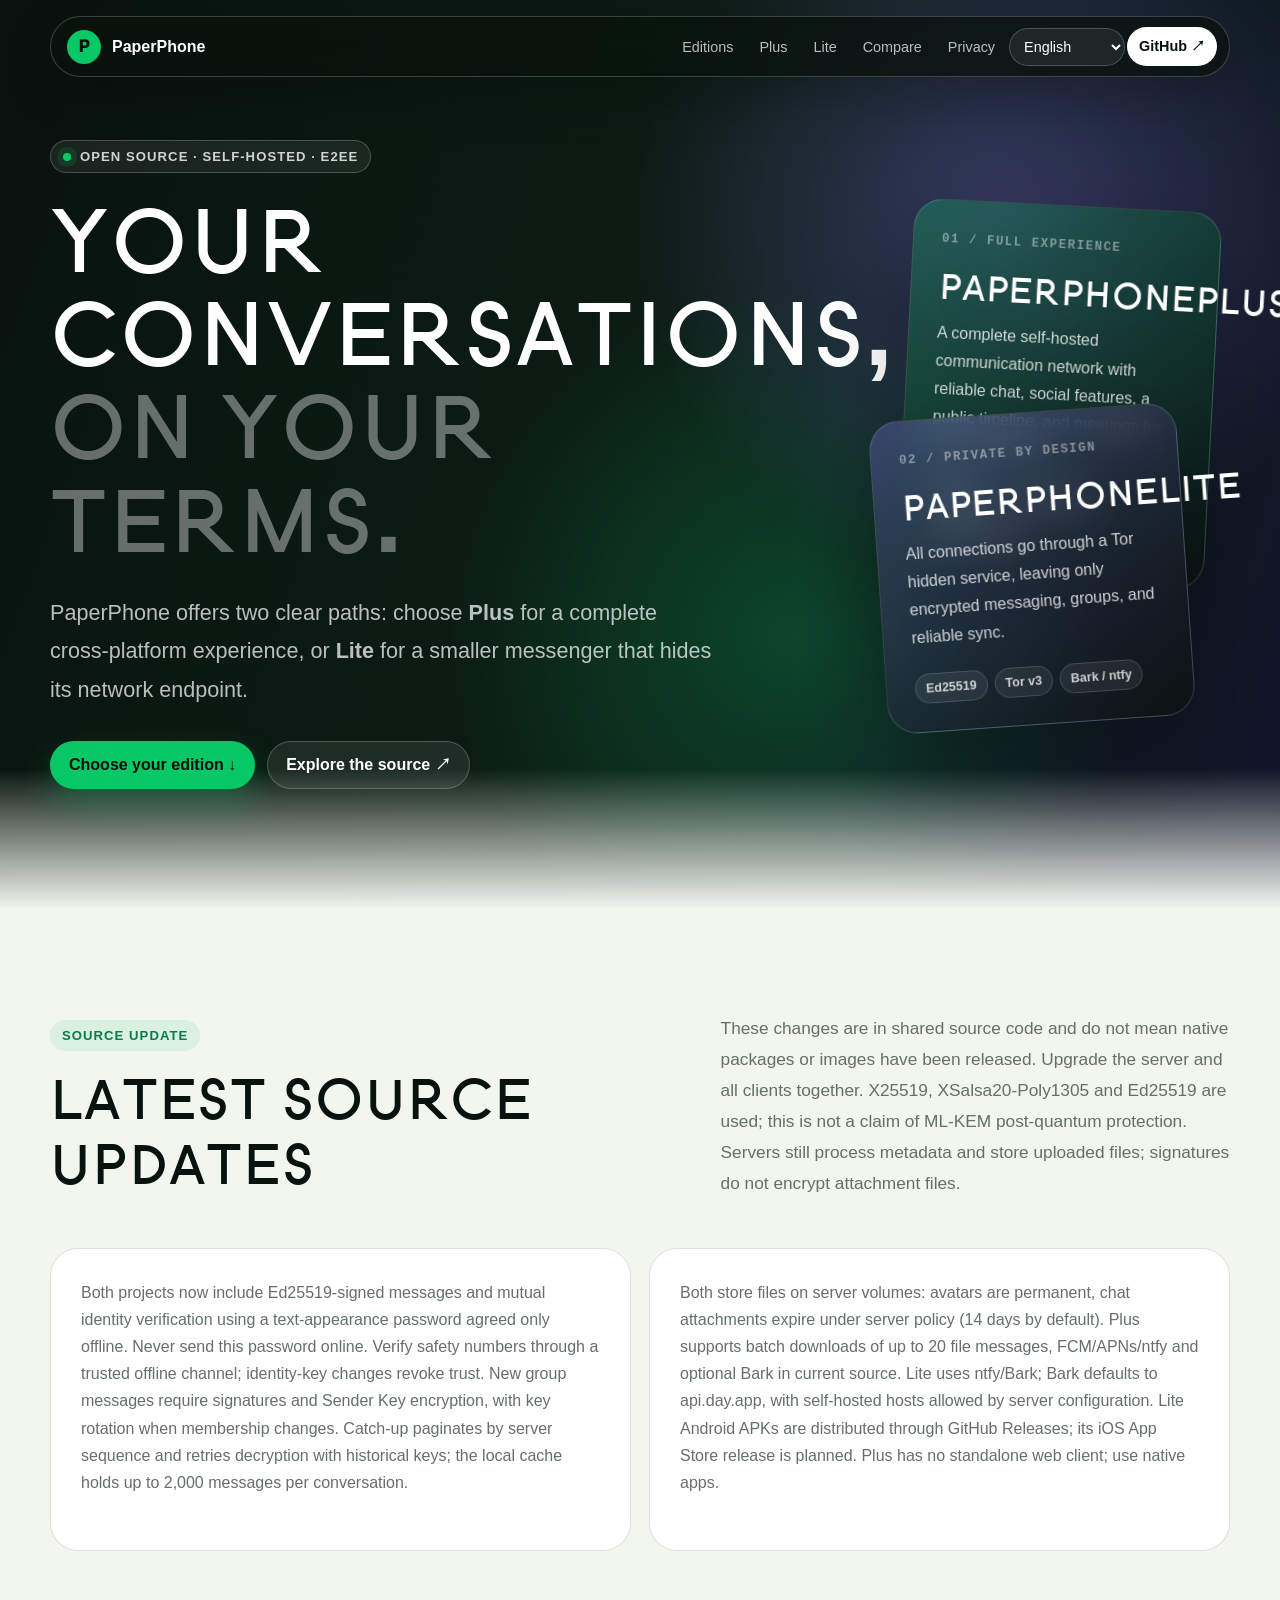
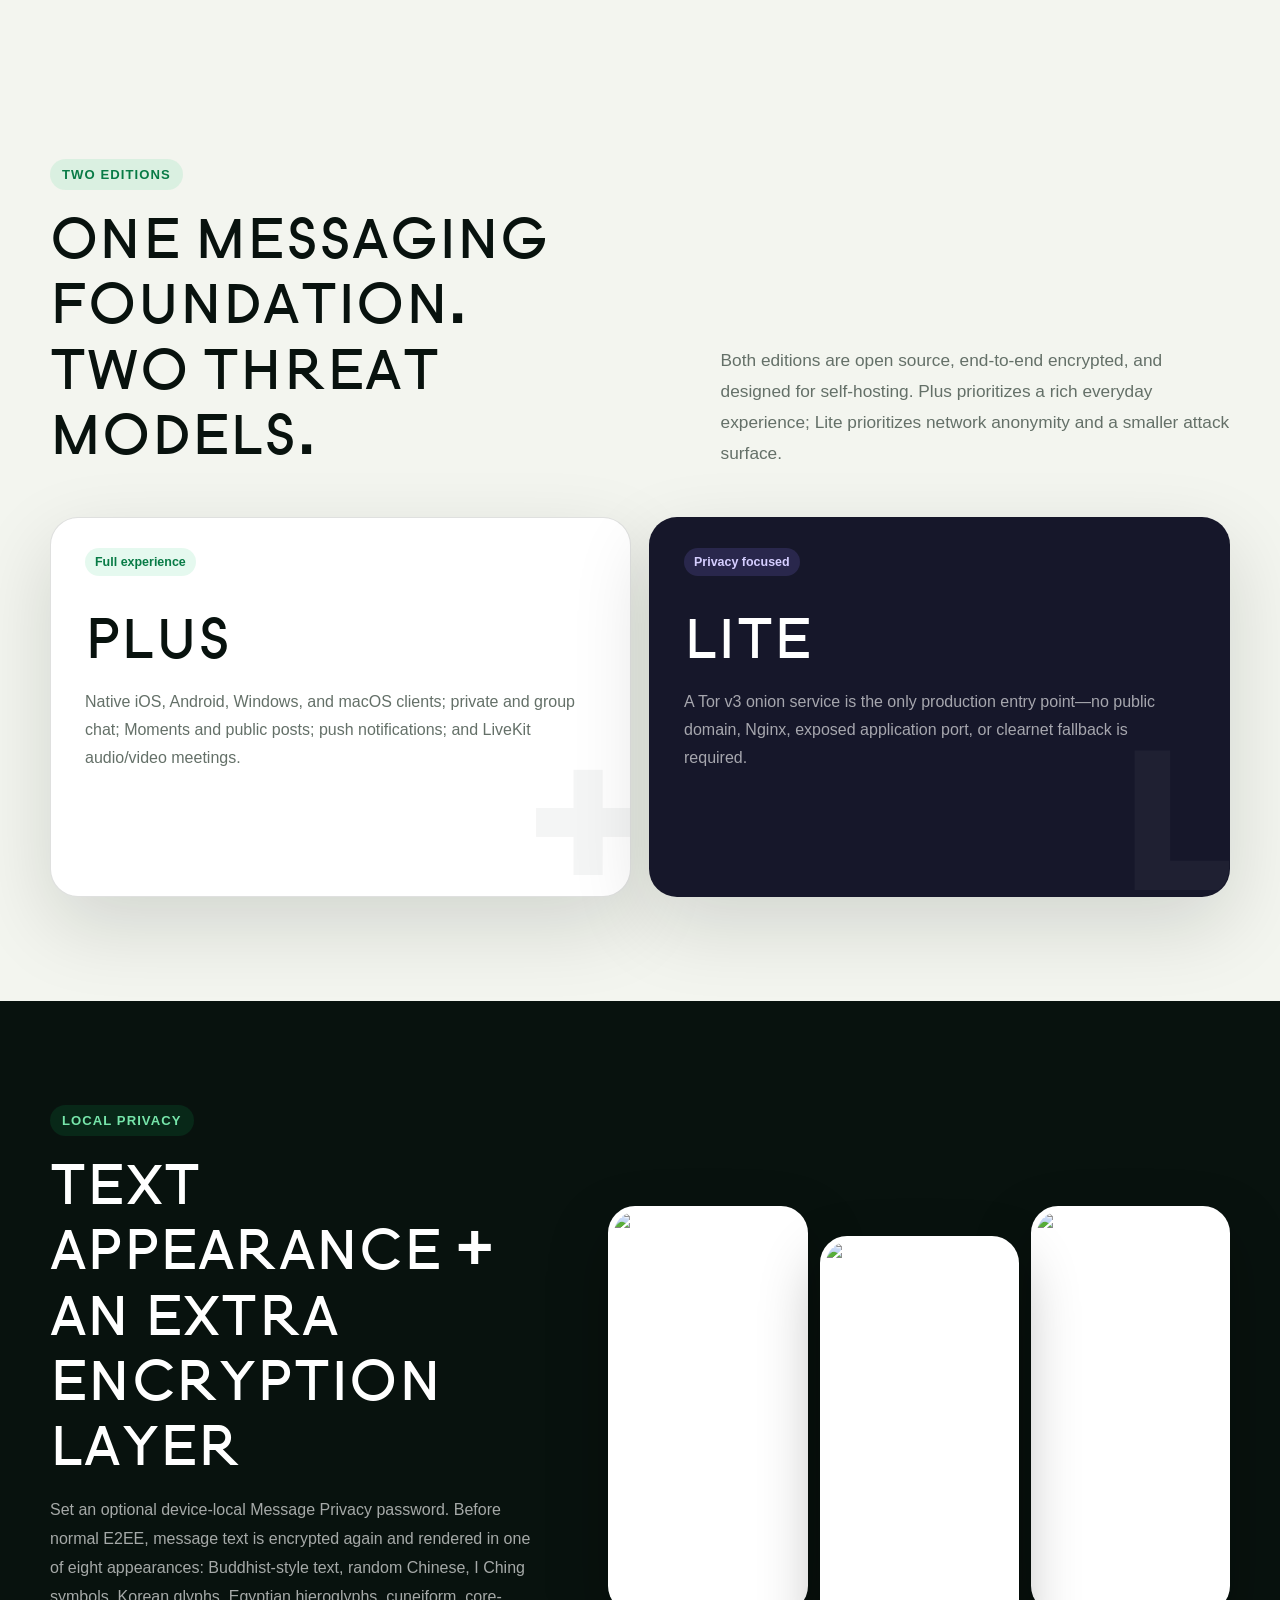
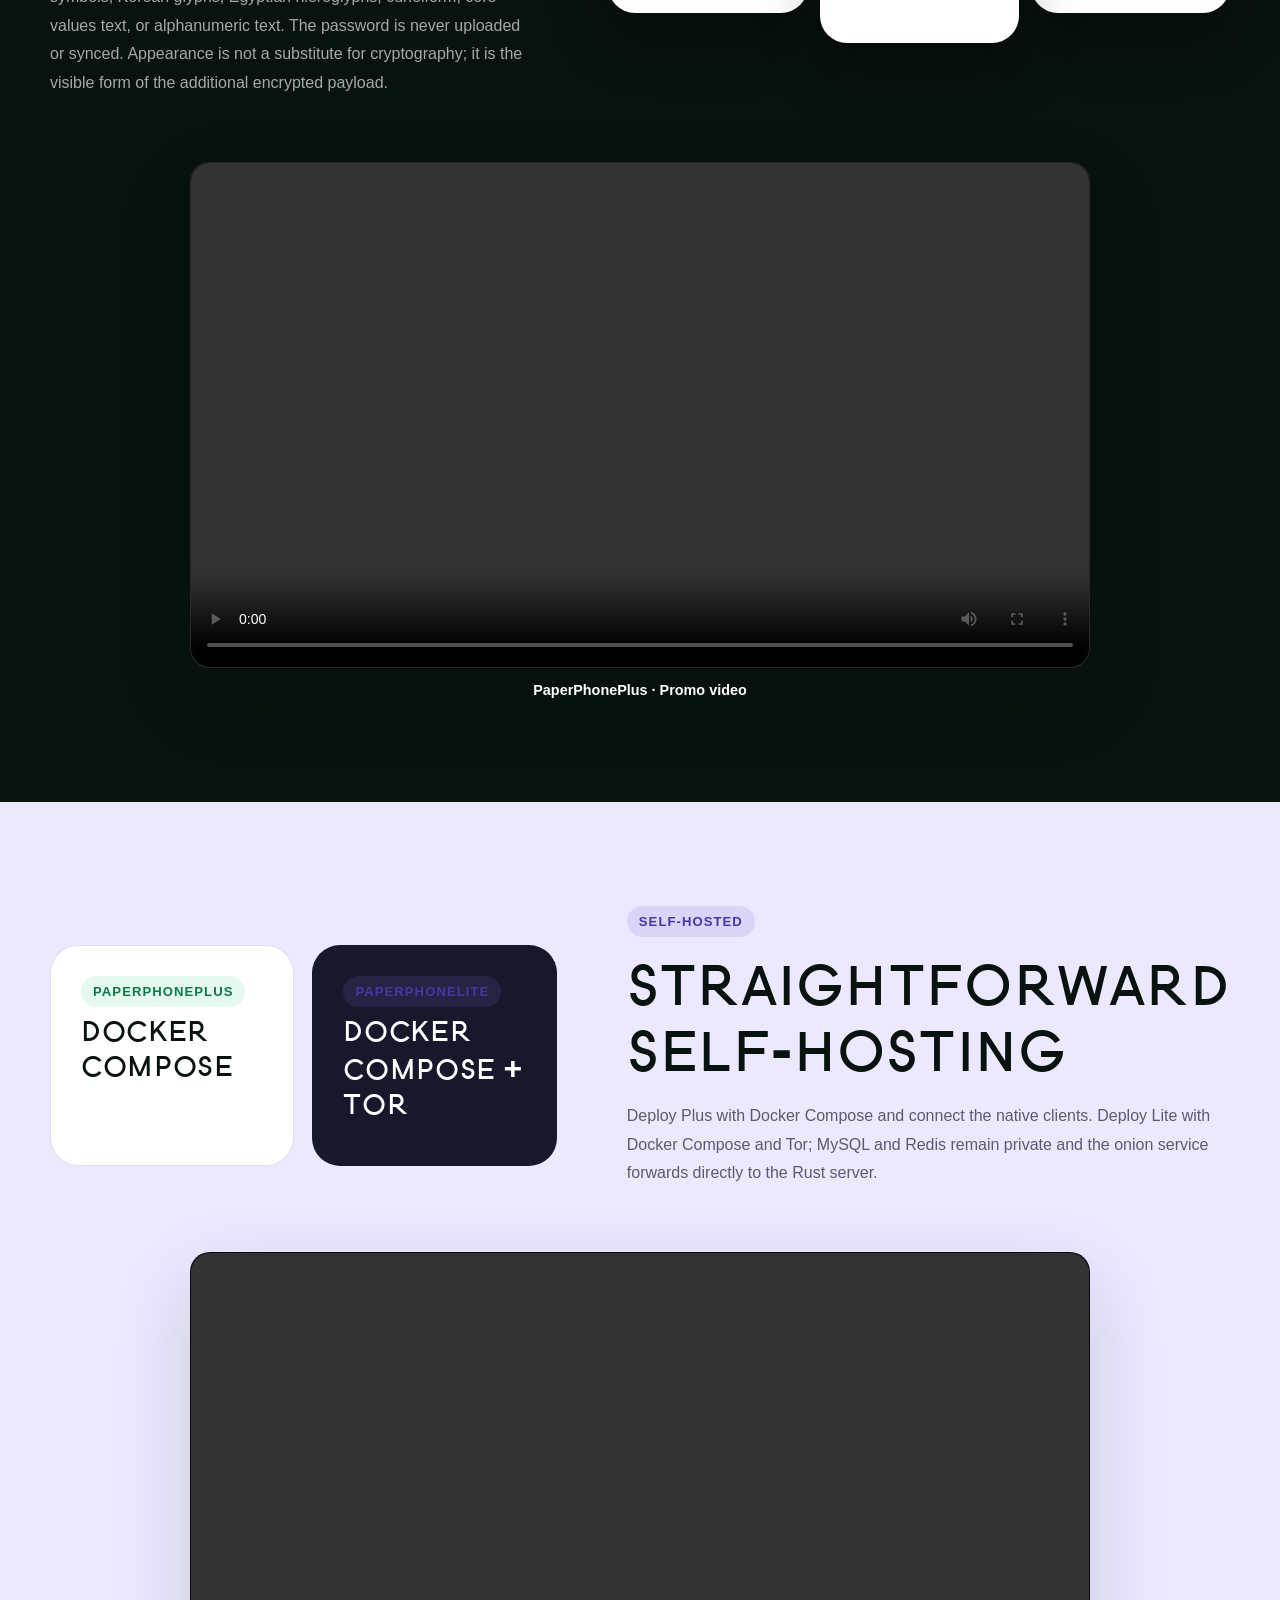
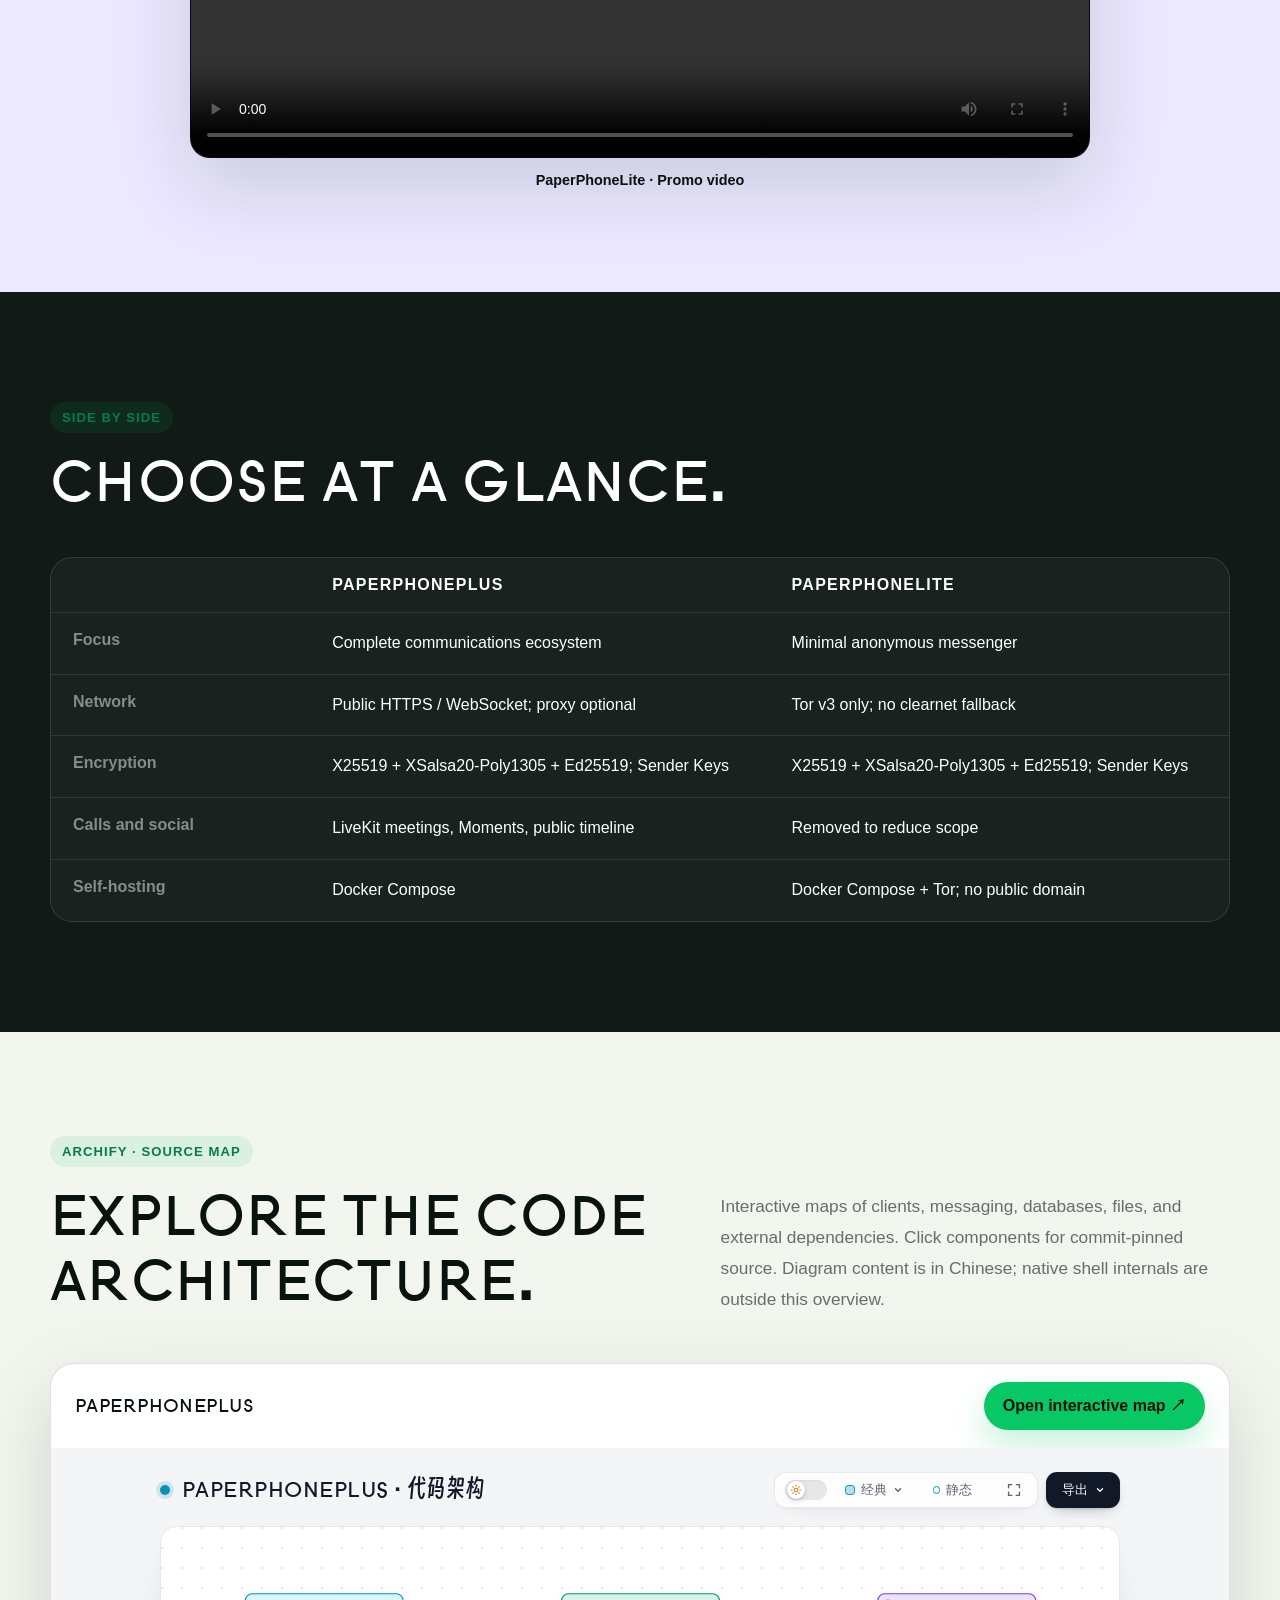
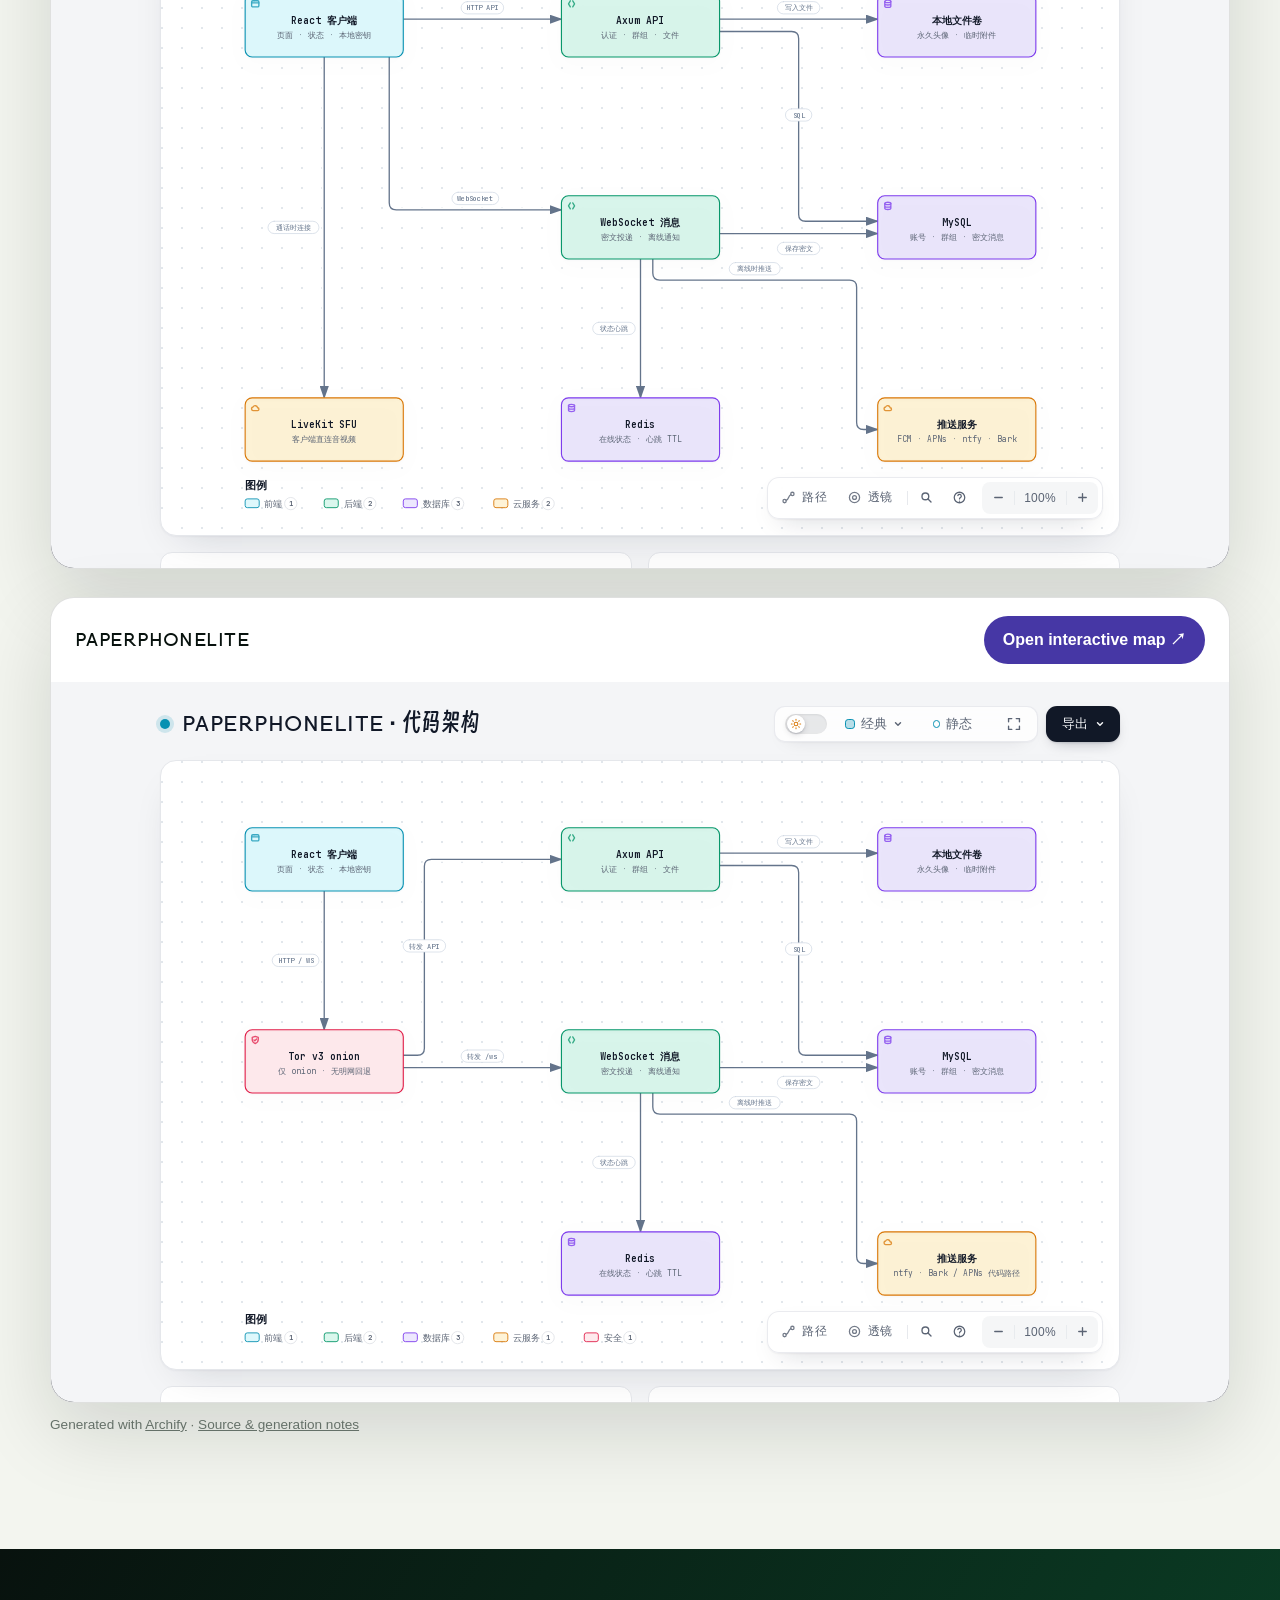
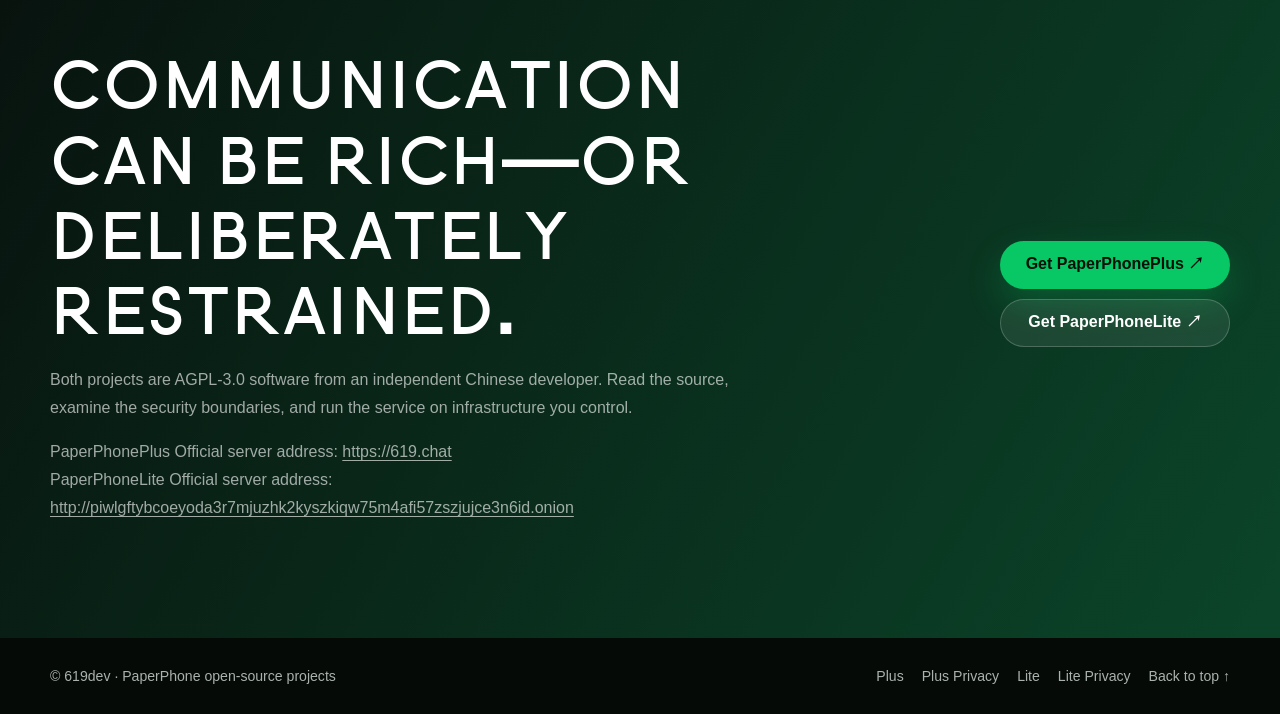
==== commit ab46ea04: "Restore system fonts for body copy and improve card descriptions" ====
--- a/index.html
+++ b/index.html
@@ -6,10 +6,10 @@
   <meta name="description" content="PaperPhone 开源加密通讯项目：PaperPhonePlus 提供原生多端即时通讯、社交与百人会议；PaperPhoneLite 通过 Tor 隐藏服务提供轻量私密通讯。">
   <meta name="theme-color" content="#08120e"><meta property="og:title" content="PaperPhone · 两种隐私通讯路线"><meta property="og:description" content="PaperPhonePlus 功能完整，PaperPhoneLite 极简隐私。两款可自托管的端到端加密通讯项目。"><meta property="og:url" content="https://paperphone.app/"><meta property="og:image" content="https://raw.githubusercontent.com/619dev/Paperphone-plus/main/%E5%AE%A3%E4%BC%A0%E6%B5%B7%E6%8A%A5.png"><link rel="canonical" href="https://paperphone.app/"><link rel="preconnect" href="https://raw.githubusercontent.com">
   <style>
-    :root{--ink:#08120e;--paper:#f3f5ef;--white:#fff;--muted:#647068;--line:rgba(8,18,14,.13);--green:#08c765;--green-deep:#087b46;--violet:#8e7aff;--violet-deep:#4637a5;--shadow:0 28px 80px rgba(8,18,14,.14);--radius:28px}*{box-sizing:border-box}html{scroll-behavior:smooth;scroll-padding-top:100px}body{margin:0;color:var(--ink);background:var(--paper);font-family: "PaperPhone Chinese", Inter,ui-sans-serif,-apple-system,BlinkMacSystemFont,"Segoe UI","PingFang SC","Microsoft YaHei",sans-serif}a{color:inherit;text-decoration:none}img{display:block;max-width:100%}.wrap{width:min(1180px,calc(100% - 40px));margin-inline:auto}
+    :root{--ink:#08120e;--paper:#f3f5ef;--white:#fff;--muted:#647068;--line:rgba(8,18,14,.13);--green:#08c765;--green-deep:#087b46;--violet:#8e7aff;--violet-deep:#4637a5;--shadow:0 28px 80px rgba(8,18,14,.14);--radius:28px}*{box-sizing:border-box}html{scroll-behavior:smooth;scroll-padding-top:100px}body{margin:0;color:var(--ink);background:var(--paper);font-family: Inter,ui-sans-serif,-apple-system,BlinkMacSystemFont,"Segoe UI","PingFang SC","Microsoft YaHei",sans-serif}a{color:inherit;text-decoration:none}img{display:block;max-width:100%}.wrap{width:min(1180px,calc(100% - 40px));margin-inline:auto}
     .nav{position:fixed;z-index:30;top:16px;left:50%;transform:translateX(-50%);display:flex;align-items:center;justify-content:space-between;width:min(1180px,calc(100% - 32px));padding:10px 12px 10px 16px;color:#fff;border:1px solid #ffffff33;border-radius:999px;background:#08120ec7;box-shadow:0 18px 50px #0000003d;backdrop-filter:blur(18px)}.brand{display:flex;align-items:center;gap:11px;font-weight:850}.mark{display:grid;width:34px;height:34px;place-items:center;border-radius:50%;color:#041108;background:var(--green);font-weight:950}.nav-links{display:flex;align-items:center;gap:2px;color:#ffffffb8;font-size:.9rem}.nav-links a{padding:10px 12px;border-radius:999px}.nav-links a:hover{color:#fff;background:#ffffff1a}.nav-github{color:#06120b!important;background:#fff!important;font-weight:800}.language-select{flex-shrink:0;min-width:calc(4em + 40px);padding:9px 28px 9px 10px;color:#fff;border:1px solid #ffffff33;border-radius:999px;background:#ffffff12;font:inherit;cursor:pointer}.language-select option{color:#08120e;background:#fff}.privacy-menu{position:relative}.privacy-menu summary{cursor:pointer;list-style:none;padding:10px 12px;border-radius:999px}.privacy-menu summary::-webkit-details-marker{display:none}.privacy-menu[open] summary{color:#fff;background:#ffffff1a}.privacy-popover{position:absolute;top:48px;right:0;display:grid;min-width:210px;padding:8px;border:1px solid #ffffff24;border-radius:18px;background:#08120ef2;box-shadow:0 20px 55px #0006}.privacy-popover a{padding:11px 12px}
     .hero{position:relative;min-height:810px;overflow:hidden;color:#fff;background:#08120e}.hero:before{content:"";position:absolute;inset:0;background:radial-gradient(circle at 78% 24%,#8e7aff4d,transparent 30%),radial-gradient(circle at 62% 70%,#08c7653d,transparent 34%),linear-gradient(110deg,#08120e 0%,#0c1e16 54%,#11152a 100%)}.hero:after{content:"";position:absolute;inset:auto 0 0;height:140px;background:linear-gradient(transparent,var(--paper))}.grain{position:absolute;inset:0;opacity:.18;background-image:linear-gradient(#ffffff0a 1px,transparent 1px),linear-gradient(90deg,#ffffff0a 1px,transparent 1px);background-size:44px 44px;mask-image:linear-gradient(to right,transparent 5%,#000 45%,transparent 95%)}.hero-inner{position:relative;z-index:2;display:grid;grid-template-columns:1.05fr .95fr;gap:48px;min-height:810px;align-items:center;padding:140px 0 120px}.kicker,.label{display:inline-flex;align-items:center;gap:9px;width:fit-content;padding:8px 12px;border-radius:999px;font-size:.82rem;font-weight:850;letter-spacing:.08em;text-transform:uppercase}.kicker{border:1px solid #ffffff33;color:#ffffffcc;background:#ffffff12}.dot{width:8px;height:8px;border-radius:50%;background:var(--green);box-shadow:0 0 0 6px #08c76524}h1{max-width:780px;margin:24px 0;font-size:clamp(3.6rem,8vw,7.4rem);line-height:.91;letter-spacing:0.02em}h1 span{display:block;color:#ffffff61}.lead{max-width:670px;margin:0;color:#ffffffb8;font-size:clamp(1.08rem,2vw,1.35rem);line-height:1.78}.actions{display:flex;flex-wrap:wrap;gap:12px;margin-top:32px}.btn{display:inline-flex;align-items:center;justify-content:center;gap:9px;min-height:48px;padding:12px 18px;border:1px solid transparent;border-radius:999px;font-weight:850;transition:.2s}.btn:hover{transform:translateY(-2px)}.green{color:#041109;background:var(--green);box-shadow:0 15px 35px #08c7653d}.light{color:#fff;border-color:#ffffff33;background:#ffffff14}.dark{color:#fff;background:var(--ink)}.violet{color:#fff;background:var(--violet-deep)}
-    .product-stack{position:relative;height:520px}.product-card{position:absolute;width:min(390px,92%);padding:28px;border:1px solid #ffffff29;border-radius:30px;box-shadow:0 38px 90px #00000047;backdrop-filter:blur(18px)}.product-card.plus{top:0;right:0;background:linear-gradient(145deg,#08c76547,#08120ed6);transform:rotate(3deg)}.product-card.lite{bottom:0;left:0;background:linear-gradient(145deg,#8e7aff47,#08120ee0);transform:rotate(-4deg)}.product-no{color:#ffffff70;font:800 .78rem ui-monospace,monospace;letter-spacing:.12em}.product-card h2{margin:20px 0 10px;font-size:2.55rem;letter-spacing:0.02em}.product-card p{margin:0;color:#ffffffad;line-height:1.65}.chips{display:flex;flex-wrap:wrap;gap:7px;margin-top:22px}.chip{padding:7px 10px;border:1px solid #ffffff26;border-radius:999px;color:#ffffffc7;background:#ffffff12;font-size:.78rem;font-weight:700}
+    .product-stack{position:relative;height:520px}.product-card{position:absolute;width:min(390px,92%);padding:28px;border:1px solid #ffffff29;border-radius:30px;box-shadow:0 38px 90px #00000047;backdrop-filter:blur(18px)}.product-card.plus{top:0;right:0;background:linear-gradient(145deg,#08c76547,#08120ed6);transform:rotate(3deg)}.product-card.lite{bottom:0;left:0;background:linear-gradient(145deg,#8e7aff47,#08120ee0);transform:rotate(-4deg)}.product-no{color:#ffffff70;font:800 .78rem ui-monospace,monospace;letter-spacing:.12em}.product-card h2{margin:20px 0 10px;font-size:2.55rem;letter-spacing:0.02em}.product-card p{margin:0;color:#ffffffcc;font-size:1rem;font-weight:400;line-height:1.75}.chips{display:flex;flex-wrap:wrap;gap:7px;margin-top:22px}.chip{padding:7px 10px;border:1px solid #ffffff26;border-radius:999px;color:#ffffffc7;background:#ffffff12;font-size:.78rem;font-weight:700}
     .section{padding:104px 0}.label{color:var(--green-deep);background:#08c7651a}.label.purple{color:var(--violet-deep);background:#8e7aff1f}.heading{display:grid;grid-template-columns:1.1fr .9fr;gap:48px;align-items:end;margin-bottom:48px}.heading h2,.detail-copy h2,.compare h2{margin:18px 0 0;font-size:clamp(2.35rem,5vw,4.7rem);line-height:1.02;letter-spacing:0.02em}.heading p{margin:0;color:var(--muted);font-size:1.08rem;line-height:1.8}.choice-grid{display:grid;grid-template-columns:1fr 1fr;gap:18px}.choice{position:relative;overflow:hidden;min-height:380px;padding:34px;border:1px solid var(--line);border-radius:var(--radius);background:#fff;box-shadow:var(--shadow)}.choice:after{content:attr(data-mark);position:absolute;right:-10px;bottom:-38px;color:#08120e0b;font-size:12rem;font-weight:950}.choice.lite-choice{color:#fff;border-color:transparent;background:#16172a}.choice.lite-choice:after{color:#ffffff0a}.choice-top{display:flex;justify-content:space-between;gap:18px}.edition{padding:7px 10px;border-radius:999px;background:#08c7651a;color:var(--green-deep);font-size:.78rem;font-weight:850}.lite-choice .edition{color:#d5ceff;background:#8e7aff29}.choice h3{margin:36px 0 14px;font-size:clamp(2.3rem,5vw,4.2rem);letter-spacing:0.02em}.choice p{position:relative;z-index:1;margin:0;color:var(--muted);line-height:1.75}.lite-choice p{color:#ffffff9e}.choice-list{position:relative;z-index:1;display:grid;grid-template-columns:1fr 1fr;gap:10px;margin:28px 0 0;padding:0;list-style:none;font-weight:750;font-size:.9rem}.choice-list li:before{content:"✓";margin-right:8px;color:var(--green-deep)}.lite-choice li:before{color:var(--violet)}
     .detail{overflow:hidden;color:#fff;background:var(--ink)}.detail.lite-detail{color:var(--ink);background:#ebe8ff}.detail-grid{display:grid;grid-template-columns:.88fr 1.12fr;gap:70px;align-items:center}.lite-detail .detail-grid{grid-template-columns:1.12fr .88fr}.detail-copy .label{color:#76e5aa;background:#08c7651f}.lite-detail .detail-copy .label{color:var(--violet-deep);background:#4637a51a}.detail-copy p{color:#ffffffa3;line-height:1.8}.lite-detail .detail-copy p{color:#5c5a70}.feature-grid{display:grid;grid-template-columns:1fr 1fr;gap:12px;margin-top:34px}.feature{padding:18px;border:1px solid #ffffff1f;border-radius:18px;background:#ffffff0d}.lite-detail .feature{border-color:#4637a51f;background:#ffffff8c}.feature b{display:block;margin-bottom:7px}.feature small{display:block;color:#ffffff85;line-height:1.55}.lite-detail .feature small{color:#68657b}.phone-wall{display:grid;grid-template-columns:repeat(3,1fr);gap:12px;align-items:center}.phone-wall a{overflow:hidden;border:6px solid #ffffffcc;border-radius:27px;background:#fff;box-shadow:0 25px 60px #0000004d;transition:.25s}.phone-wall a:hover{transform:translateY(-8px)}.phone-wall a:nth-child(2){transform:translateY(30px)}.phone-wall a:nth-child(2):hover{transform:translateY(22px)}.phone-wall img{width:100%;aspect-ratio:9/19;object-fit:cover;object-position:top}.lite-detail .phone-wall a{box-shadow:0 25px 60px #4637a533}
     .deep-grid{display:grid;grid-template-columns:repeat(3,1fr);gap:14px}.deep-card{min-height:220px;padding:24px;border:1px solid var(--line);border-radius:20px;background:#ffffffb8}.deep-card .num{color:var(--green-deep);font:800 .78rem ui-monospace,monospace}.deep-card h3{margin:34px 0 10px;font-size:1.2rem}.deep-card p{margin:0;color:var(--muted);font-size:.92rem;line-height:1.68}
--- a/fonts.css
+++ b/fonts.css
@@ -1,4 +1,4 @@
-/* Chinese uses 得意黑; Latin headings use Novah; body text uses system fonts. */
+/* Headings use 得意黑 / Novah; body text uses system fonts. */
 @font-face {
   font-family: "PaperPhone Chinese";
   src: url("fonts/smiley-sans.ttf") format("truetype");
@@ -18,7 +18,7 @@
   unicode-range: U+0000-024F, U+1E00-1EFF;
 }
 
-/* Keep body copy at normal tracking; use the display face only in headings.
+/* Keep all body copy on system fonts; use the display faces only in headings.
    size-adjust above reduces Latin glyphs without shrinking Chinese headings. */
 body { letter-spacing: normal; }
 h1, h2, h3, h4, h5, h6 {
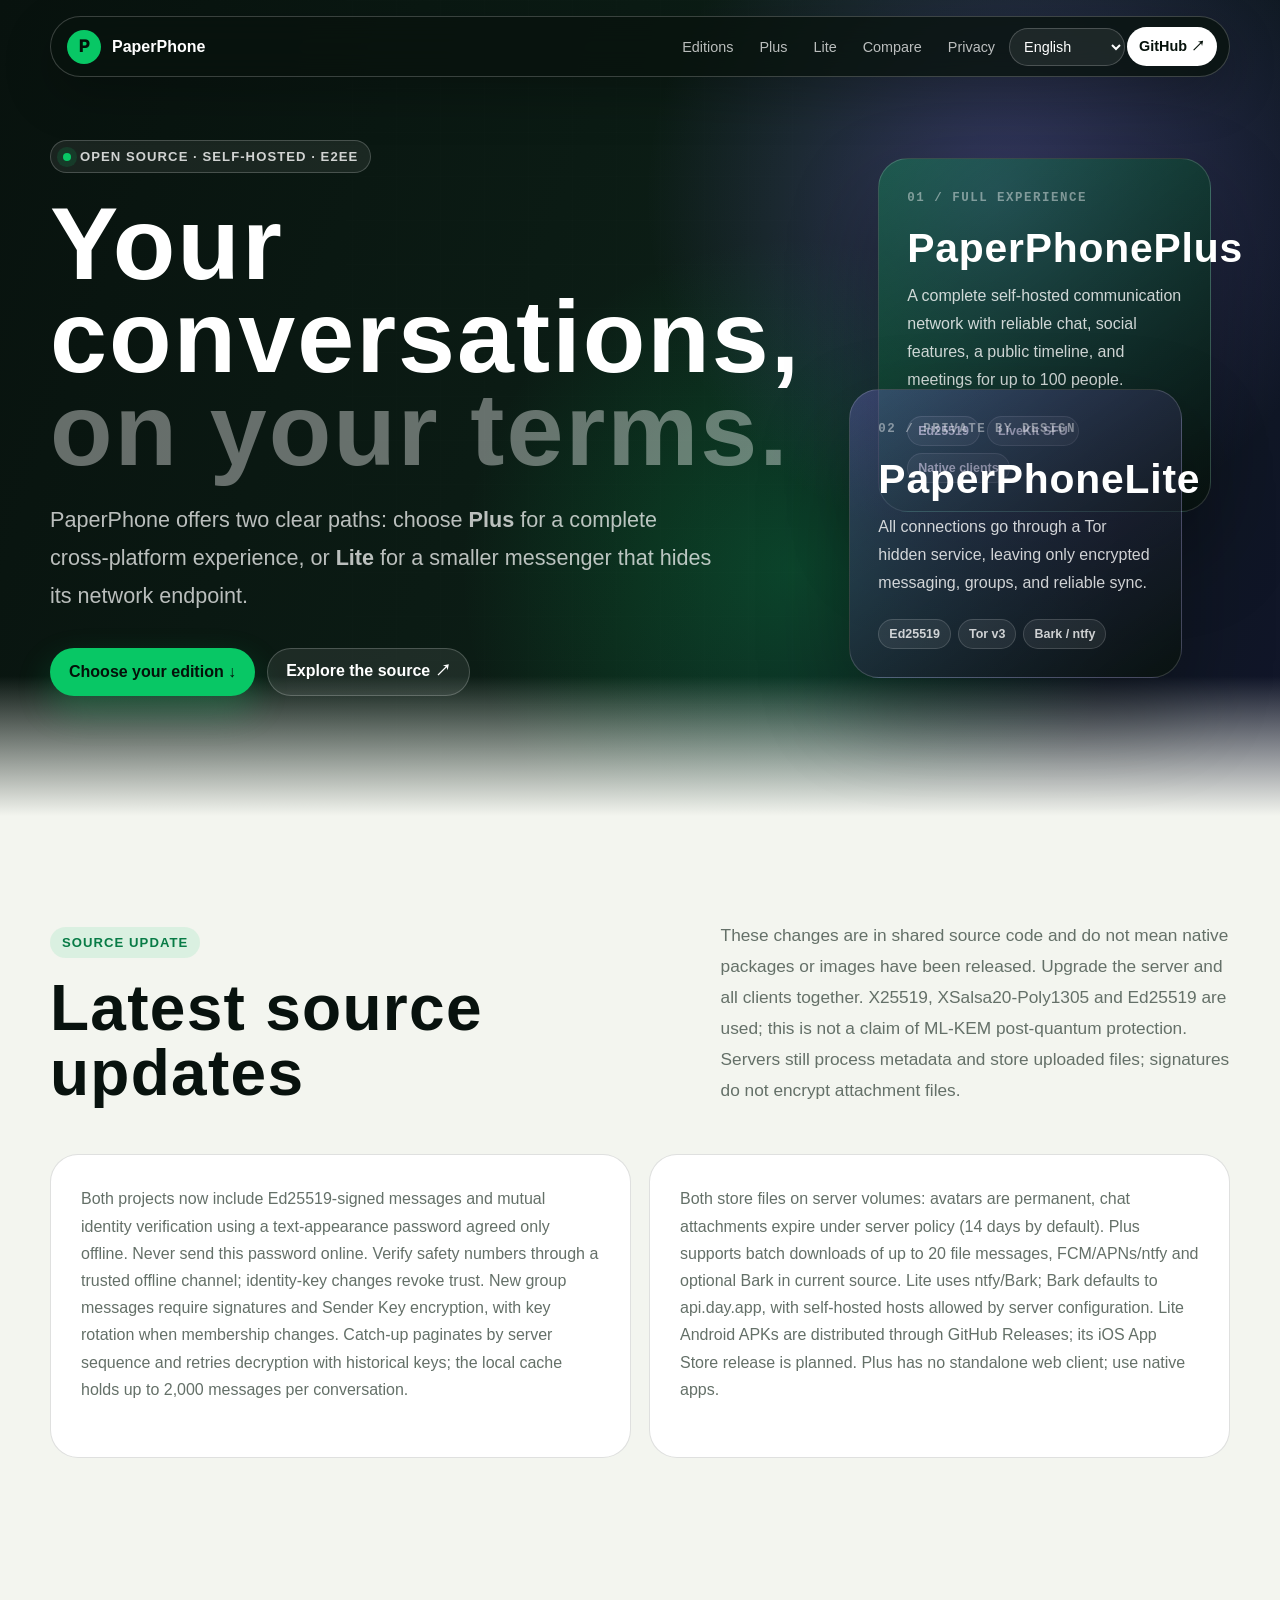
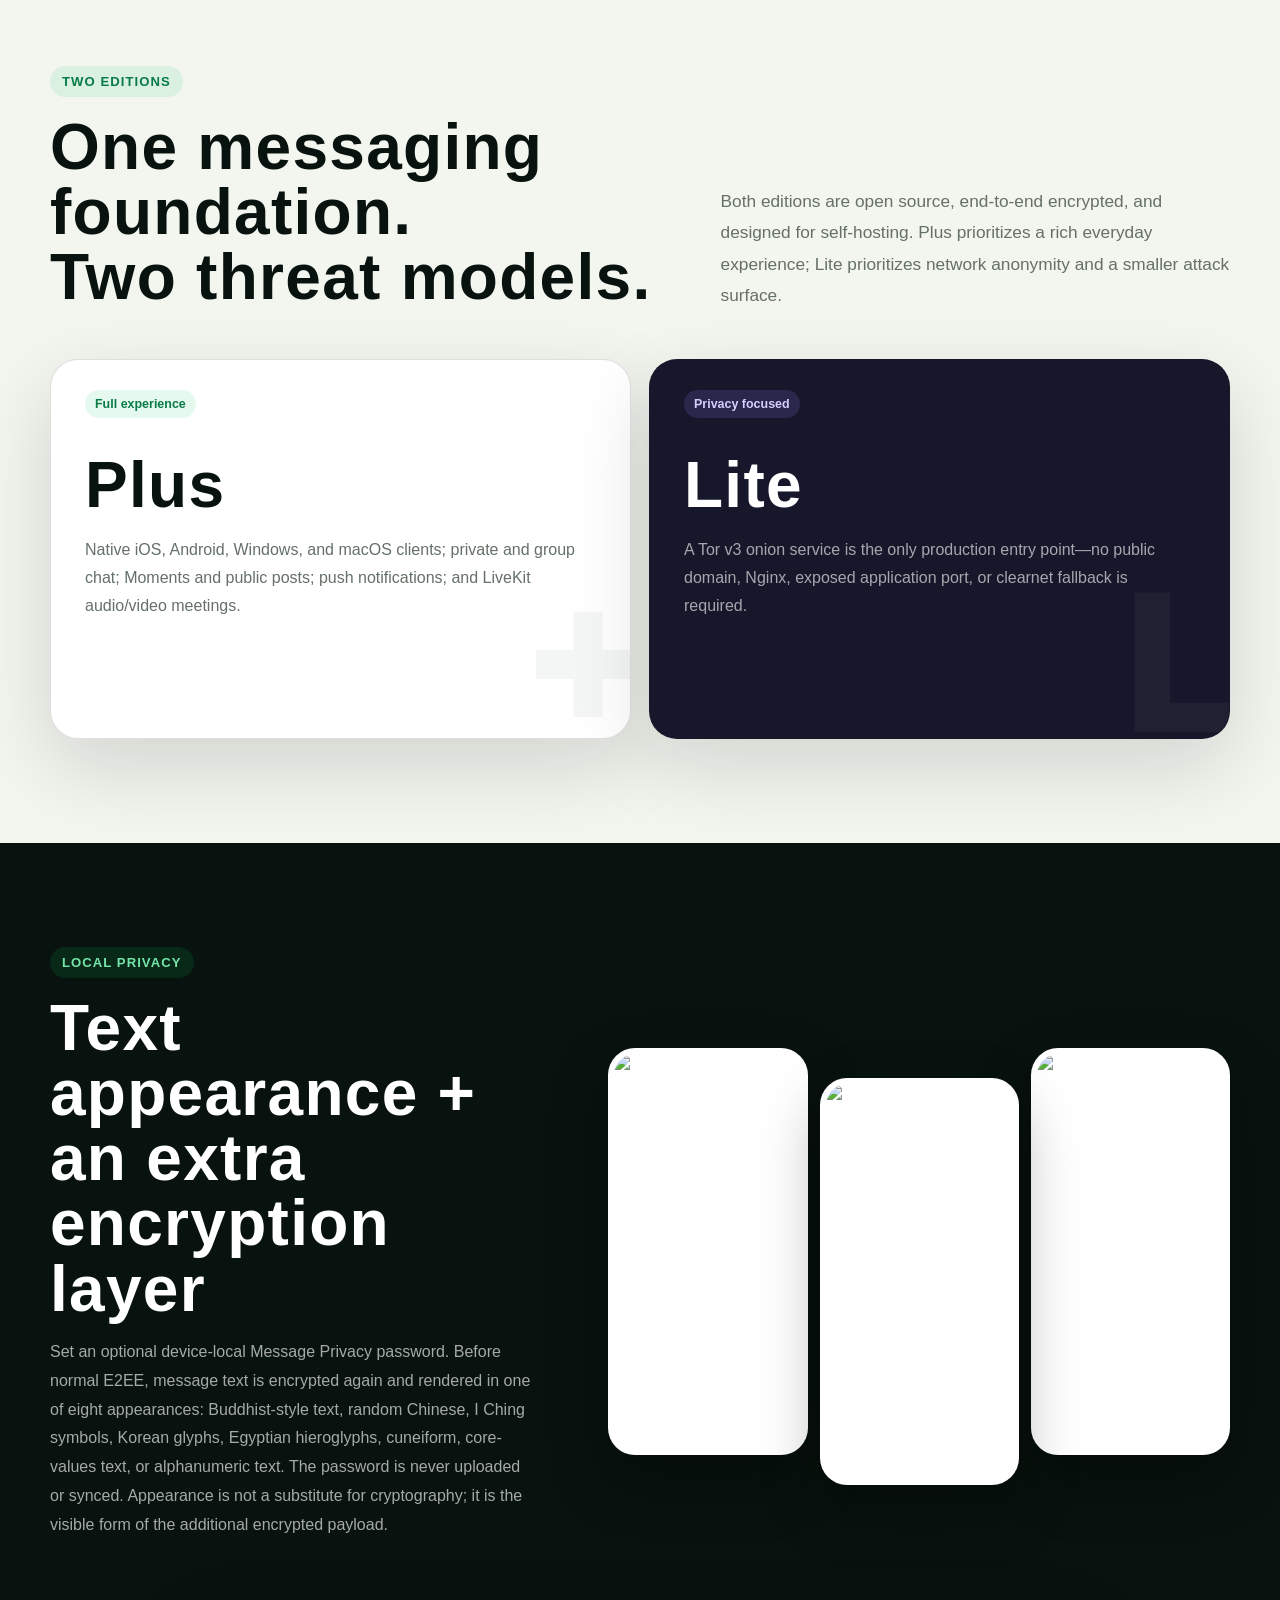
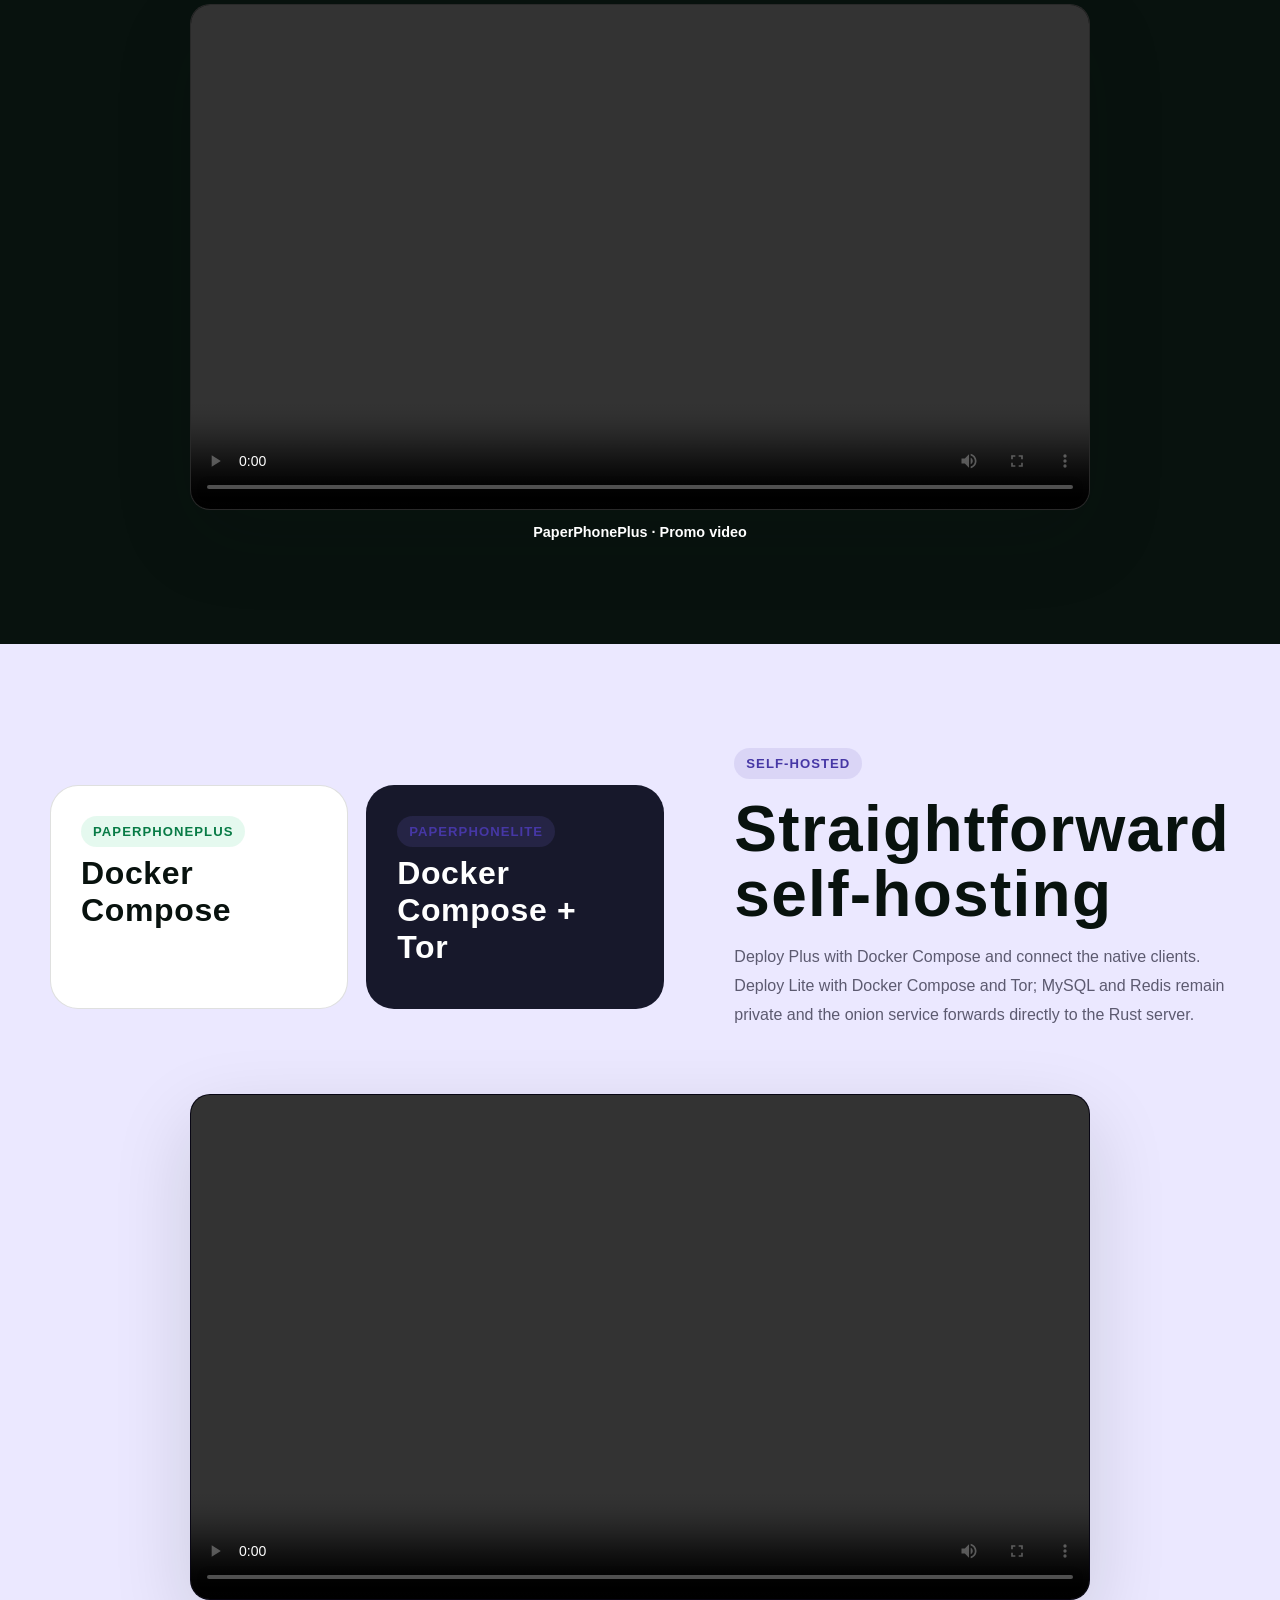
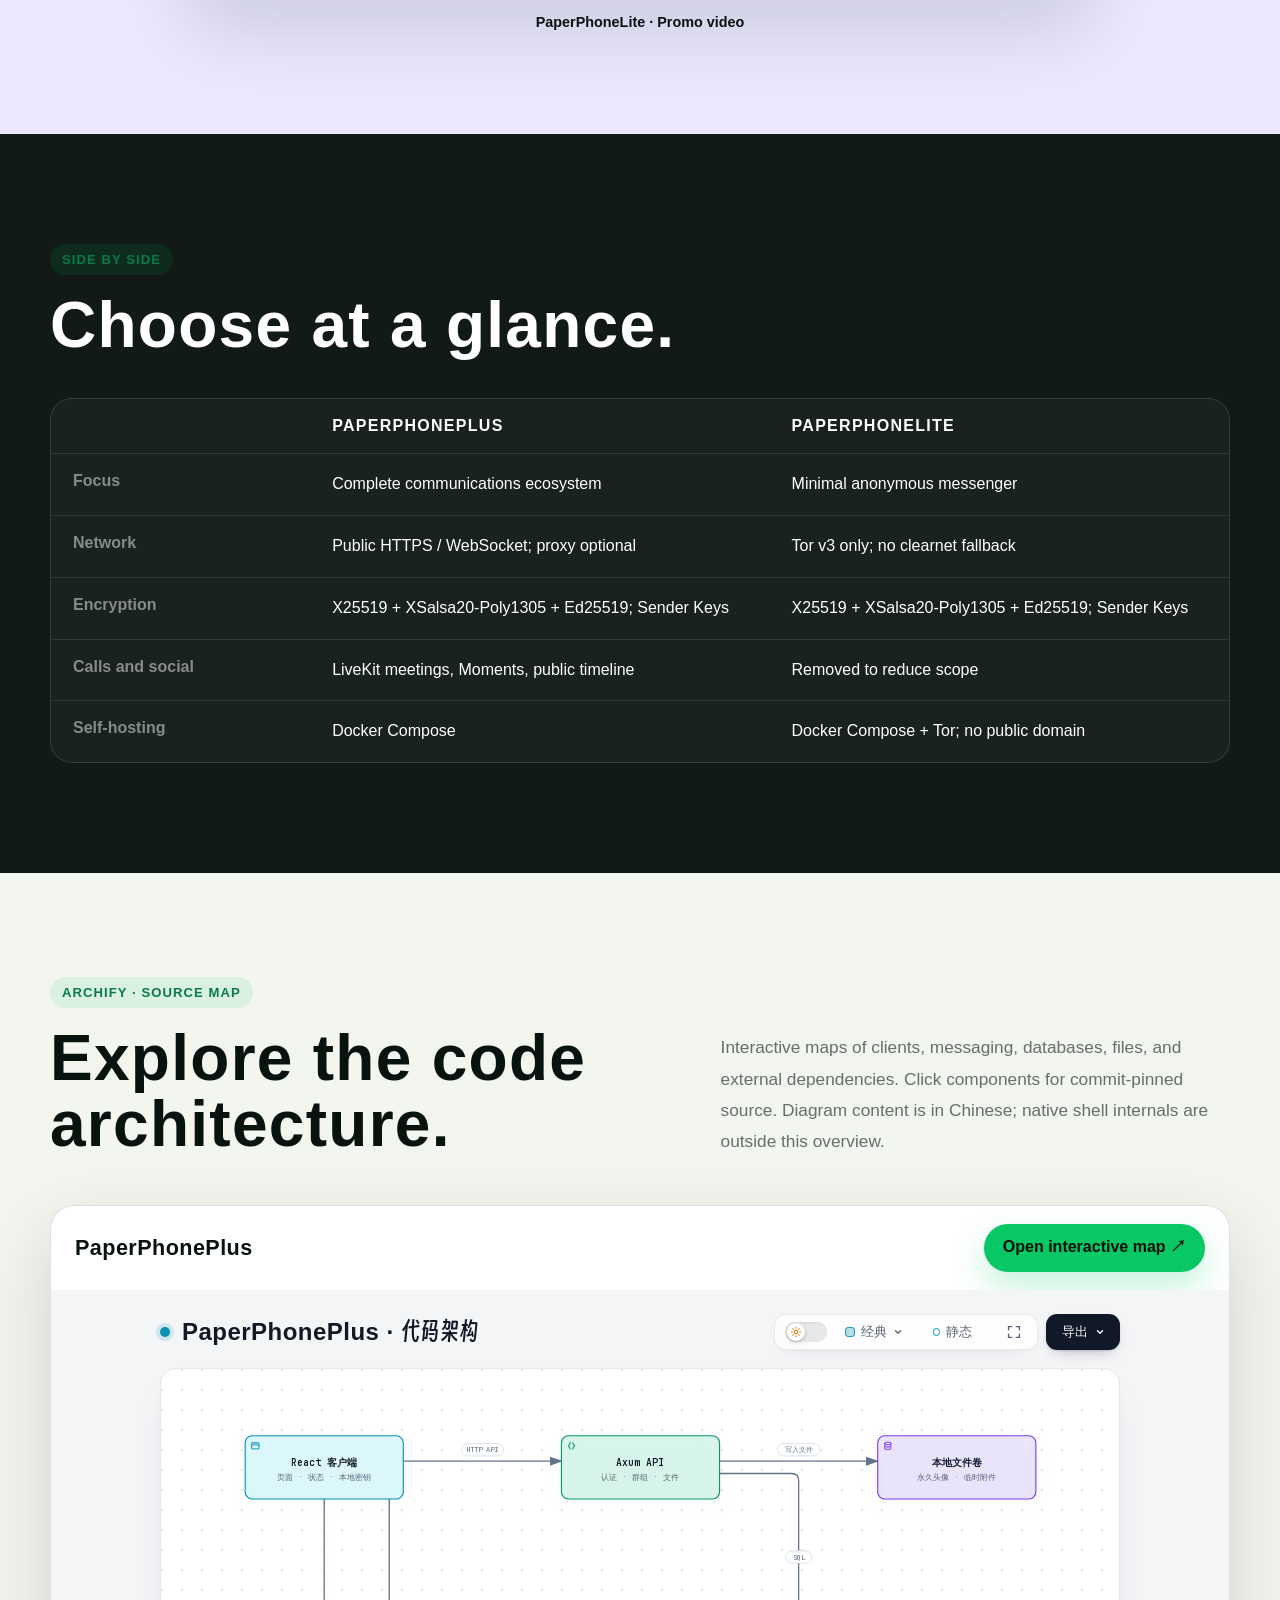
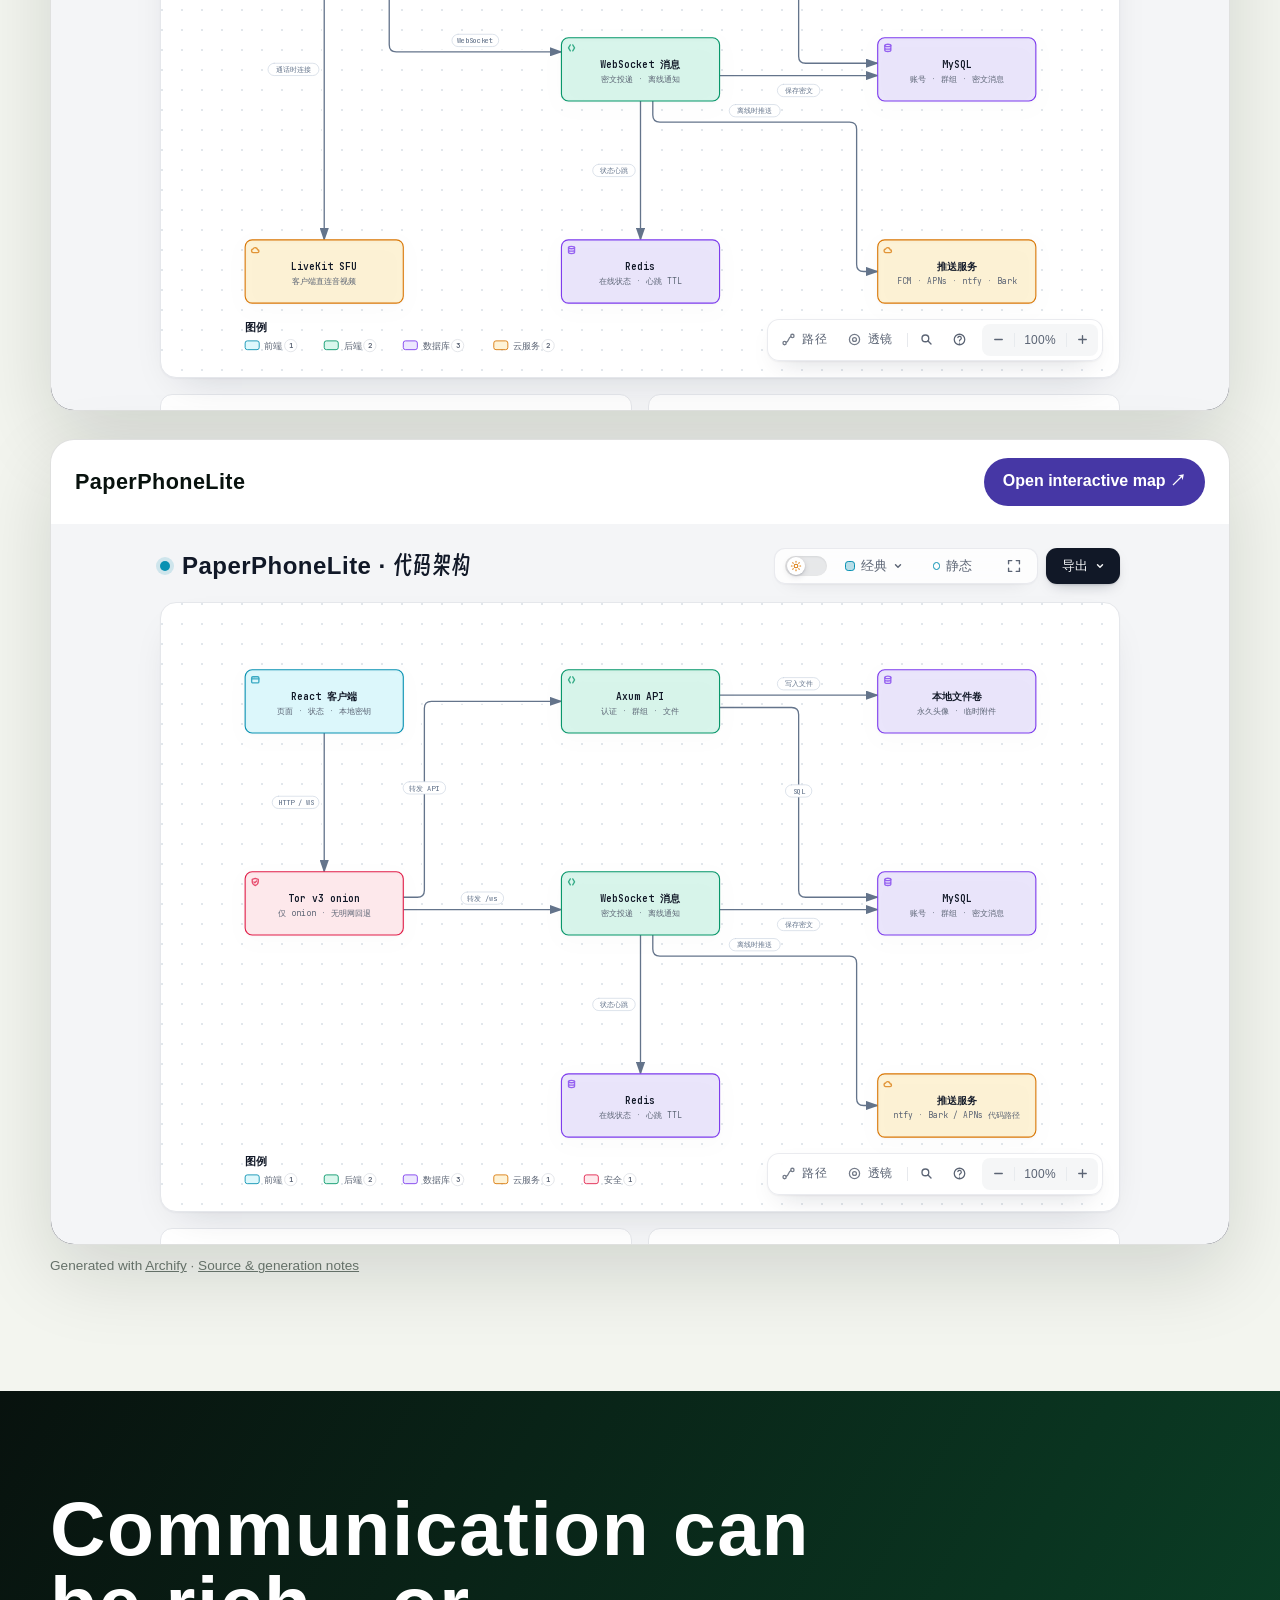
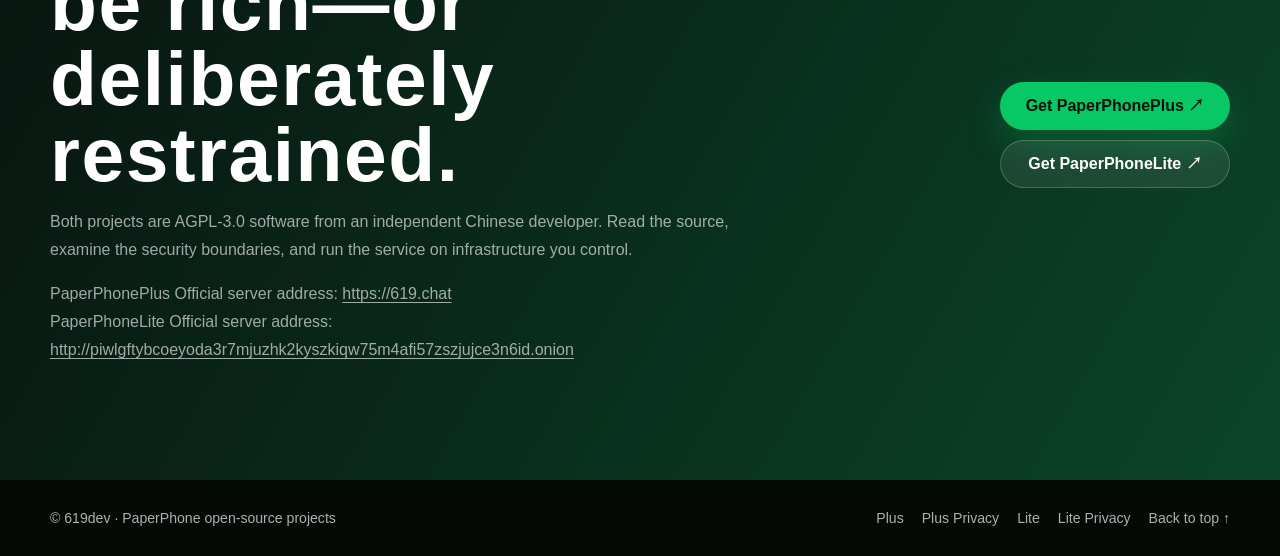
==== commit 7bc3da01: "Remove card transforms and blur to improve text rendering" ====
--- a/index.html
+++ b/index.html
@@ -9,7 +9,8 @@
     :root{--ink:#08120e;--paper:#f3f5ef;--white:#fff;--muted:#647068;--line:rgba(8,18,14,.13);--green:#08c765;--green-deep:#087b46;--violet:#8e7aff;--violet-deep:#4637a5;--shadow:0 28px 80px rgba(8,18,14,.14);--radius:28px}*{box-sizing:border-box}html{scroll-behavior:smooth;scroll-padding-top:100px}body{margin:0;color:var(--ink);background:var(--paper);font-family: Inter,ui-sans-serif,-apple-system,BlinkMacSystemFont,"Segoe UI","PingFang SC","Microsoft YaHei",sans-serif}a{color:inherit;text-decoration:none}img{display:block;max-width:100%}.wrap{width:min(1180px,calc(100% - 40px));margin-inline:auto}
     .nav{position:fixed;z-index:30;top:16px;left:50%;transform:translateX(-50%);display:flex;align-items:center;justify-content:space-between;width:min(1180px,calc(100% - 32px));padding:10px 12px 10px 16px;color:#fff;border:1px solid #ffffff33;border-radius:999px;background:#08120ec7;box-shadow:0 18px 50px #0000003d;backdrop-filter:blur(18px)}.brand{display:flex;align-items:center;gap:11px;font-weight:850}.mark{display:grid;width:34px;height:34px;place-items:center;border-radius:50%;color:#041108;background:var(--green);font-weight:950}.nav-links{display:flex;align-items:center;gap:2px;color:#ffffffb8;font-size:.9rem}.nav-links a{padding:10px 12px;border-radius:999px}.nav-links a:hover{color:#fff;background:#ffffff1a}.nav-github{color:#06120b!important;background:#fff!important;font-weight:800}.language-select{flex-shrink:0;min-width:calc(4em + 40px);padding:9px 28px 9px 10px;color:#fff;border:1px solid #ffffff33;border-radius:999px;background:#ffffff12;font:inherit;cursor:pointer}.language-select option{color:#08120e;background:#fff}.privacy-menu{position:relative}.privacy-menu summary{cursor:pointer;list-style:none;padding:10px 12px;border-radius:999px}.privacy-menu summary::-webkit-details-marker{display:none}.privacy-menu[open] summary{color:#fff;background:#ffffff1a}.privacy-popover{position:absolute;top:48px;right:0;display:grid;min-width:210px;padding:8px;border:1px solid #ffffff24;border-radius:18px;background:#08120ef2;box-shadow:0 20px 55px #0006}.privacy-popover a{padding:11px 12px}
     .hero{position:relative;min-height:810px;overflow:hidden;color:#fff;background:#08120e}.hero:before{content:"";position:absolute;inset:0;background:radial-gradient(circle at 78% 24%,#8e7aff4d,transparent 30%),radial-gradient(circle at 62% 70%,#08c7653d,transparent 34%),linear-gradient(110deg,#08120e 0%,#0c1e16 54%,#11152a 100%)}.hero:after{content:"";position:absolute;inset:auto 0 0;height:140px;background:linear-gradient(transparent,var(--paper))}.grain{position:absolute;inset:0;opacity:.18;background-image:linear-gradient(#ffffff0a 1px,transparent 1px),linear-gradient(90deg,#ffffff0a 1px,transparent 1px);background-size:44px 44px;mask-image:linear-gradient(to right,transparent 5%,#000 45%,transparent 95%)}.hero-inner{position:relative;z-index:2;display:grid;grid-template-columns:1.05fr .95fr;gap:48px;min-height:810px;align-items:center;padding:140px 0 120px}.kicker,.label{display:inline-flex;align-items:center;gap:9px;width:fit-content;padding:8px 12px;border-radius:999px;font-size:.82rem;font-weight:850;letter-spacing:.08em;text-transform:uppercase}.kicker{border:1px solid #ffffff33;color:#ffffffcc;background:#ffffff12}.dot{width:8px;height:8px;border-radius:50%;background:var(--green);box-shadow:0 0 0 6px #08c76524}h1{max-width:780px;margin:24px 0;font-size:clamp(3.6rem,8vw,7.4rem);line-height:.91;letter-spacing:0.02em}h1 span{display:block;color:#ffffff61}.lead{max-width:670px;margin:0;color:#ffffffb8;font-size:clamp(1.08rem,2vw,1.35rem);line-height:1.78}.actions{display:flex;flex-wrap:wrap;gap:12px;margin-top:32px}.btn{display:inline-flex;align-items:center;justify-content:center;gap:9px;min-height:48px;padding:12px 18px;border:1px solid transparent;border-radius:999px;font-weight:850;transition:.2s}.btn:hover{transform:translateY(-2px)}.green{color:#041109;background:var(--green);box-shadow:0 15px 35px #08c7653d}.light{color:#fff;border-color:#ffffff33;background:#ffffff14}.dark{color:#fff;background:var(--ink)}.violet{color:#fff;background:var(--violet-deep)}
-    .product-stack{position:relative;height:520px}.product-card{position:absolute;width:min(390px,92%);padding:28px;border:1px solid #ffffff29;border-radius:30px;box-shadow:0 38px 90px #00000047;backdrop-filter:blur(18px)}.product-card.plus{top:0;right:0;background:linear-gradient(145deg,#08c76547,#08120ed6);transform:rotate(3deg)}.product-card.lite{bottom:0;left:0;background:linear-gradient(145deg,#8e7aff47,#08120ee0);transform:rotate(-4deg)}.product-no{color:#ffffff70;font:800 .78rem ui-monospace,monospace;letter-spacing:.12em}.product-card h2{margin:20px 0 10px;font-size:2.55rem;letter-spacing:0.02em}.product-card p{margin:0;color:#ffffffcc;font-size:1rem;font-weight:400;line-height:1.75}.chips{display:flex;flex-wrap:wrap;gap:7px;margin-top:22px}.chip{padding:7px 10px;border:1px solid #ffffff26;border-radius:999px;color:#ffffffc7;background:#ffffff12;font-size:.78rem;font-weight:700}
+    /* Keep card text on a flat layer: rotated backdrop filters can drop glyphs in WebKit. */
+    .product-stack{position:relative;height:520px}.product-card{position:absolute;width:min(390px,92%);padding:28px;border:1px solid #ffffff29;border-radius:30px;box-shadow:0 38px 90px #00000047}.product-card.plus{top:0;right:0;background:linear-gradient(145deg,#08c76547,#08120ed6)}.product-card.lite{bottom:0;left:0;background:linear-gradient(145deg,#8e7aff47,#08120ee0)}.product-no{color:#ffffff70;font:800 .78rem ui-monospace,monospace;letter-spacing:.12em}.product-card h2{margin:20px 0 10px;font-size:2.55rem;letter-spacing:0.02em}.product-card p{margin:0;color:#ffffffcc;font-size:1rem;font-weight:400;line-height:1.75}.chips{display:flex;flex-wrap:wrap;gap:7px;margin-top:22px}.chip{padding:7px 10px;border:1px solid #ffffff26;border-radius:999px;color:#ffffffc7;background:#ffffff12;font-size:.78rem;font-weight:700}
     .section{padding:104px 0}.label{color:var(--green-deep);background:#08c7651a}.label.purple{color:var(--violet-deep);background:#8e7aff1f}.heading{display:grid;grid-template-columns:1.1fr .9fr;gap:48px;align-items:end;margin-bottom:48px}.heading h2,.detail-copy h2,.compare h2{margin:18px 0 0;font-size:clamp(2.35rem,5vw,4.7rem);line-height:1.02;letter-spacing:0.02em}.heading p{margin:0;color:var(--muted);font-size:1.08rem;line-height:1.8}.choice-grid{display:grid;grid-template-columns:1fr 1fr;gap:18px}.choice{position:relative;overflow:hidden;min-height:380px;padding:34px;border:1px solid var(--line);border-radius:var(--radius);background:#fff;box-shadow:var(--shadow)}.choice:after{content:attr(data-mark);position:absolute;right:-10px;bottom:-38px;color:#08120e0b;font-size:12rem;font-weight:950}.choice.lite-choice{color:#fff;border-color:transparent;background:#16172a}.choice.lite-choice:after{color:#ffffff0a}.choice-top{display:flex;justify-content:space-between;gap:18px}.edition{padding:7px 10px;border-radius:999px;background:#08c7651a;color:var(--green-deep);font-size:.78rem;font-weight:850}.lite-choice .edition{color:#d5ceff;background:#8e7aff29}.choice h3{margin:36px 0 14px;font-size:clamp(2.3rem,5vw,4.2rem);letter-spacing:0.02em}.choice p{position:relative;z-index:1;margin:0;color:var(--muted);line-height:1.75}.lite-choice p{color:#ffffff9e}.choice-list{position:relative;z-index:1;display:grid;grid-template-columns:1fr 1fr;gap:10px;margin:28px 0 0;padding:0;list-style:none;font-weight:750;font-size:.9rem}.choice-list li:before{content:"✓";margin-right:8px;color:var(--green-deep)}.lite-choice li:before{color:var(--violet)}
     .detail{overflow:hidden;color:#fff;background:var(--ink)}.detail.lite-detail{color:var(--ink);background:#ebe8ff}.detail-grid{display:grid;grid-template-columns:.88fr 1.12fr;gap:70px;align-items:center}.lite-detail .detail-grid{grid-template-columns:1.12fr .88fr}.detail-copy .label{color:#76e5aa;background:#08c7651f}.lite-detail .detail-copy .label{color:var(--violet-deep);background:#4637a51a}.detail-copy p{color:#ffffffa3;line-height:1.8}.lite-detail .detail-copy p{color:#5c5a70}.feature-grid{display:grid;grid-template-columns:1fr 1fr;gap:12px;margin-top:34px}.feature{padding:18px;border:1px solid #ffffff1f;border-radius:18px;background:#ffffff0d}.lite-detail .feature{border-color:#4637a51f;background:#ffffff8c}.feature b{display:block;margin-bottom:7px}.feature small{display:block;color:#ffffff85;line-height:1.55}.lite-detail .feature small{color:#68657b}.phone-wall{display:grid;grid-template-columns:repeat(3,1fr);gap:12px;align-items:center}.phone-wall a{overflow:hidden;border:6px solid #ffffffcc;border-radius:27px;background:#fff;box-shadow:0 25px 60px #0000004d;transition:.25s}.phone-wall a:hover{transform:translateY(-8px)}.phone-wall a:nth-child(2){transform:translateY(30px)}.phone-wall a:nth-child(2):hover{transform:translateY(22px)}.phone-wall img{width:100%;aspect-ratio:9/19;object-fit:cover;object-position:top}.lite-detail .phone-wall a{box-shadow:0 25px 60px #4637a533}
     .deep-grid{display:grid;grid-template-columns:repeat(3,1fr);gap:14px}.deep-card{min-height:220px;padding:24px;border:1px solid var(--line);border-radius:20px;background:#ffffffb8}.deep-card .num{color:var(--green-deep);font:800 .78rem ui-monospace,monospace}.deep-card h3{margin:34px 0 10px;font-size:1.2rem}.deep-card p{margin:0;color:var(--muted);font-size:.92rem;line-height:1.68}
--- a/fonts.css
+++ b/fonts.css
@@ -1,4 +1,4 @@
-/* Headings use 得意黑 / Novah; body text uses system fonts. */
+/* Chinese headings use 得意黑; English and body text use system fonts. */
 @font-face {
   font-family: "PaperPhone Chinese";
   src: url("fonts/smiley-sans.ttf") format("truetype");
@@ -8,21 +8,10 @@
   unicode-range: U+2E80-33FF, U+3400-4DBF, U+4E00-9FFF, U+F900-FAFF, U+FE30-FE4F, U+FF00-FFEF, U+20000-323AF;
 }
 
-@font-face {
-  font-family: "PaperPhone English";
-  src: url("fonts/novah.ttf") format("truetype");
-  size-adjust: 90%;
-  font-style: normal;
-  font-weight: 100 900;
-  font-display: swap;
-  unicode-range: U+0000-024F, U+1E00-1EFF;
-}
-
-/* Keep all body copy on system fonts; use the display faces only in headings.
-   size-adjust above reduces Latin glyphs without shrinking Chinese headings. */
+/* Keep body copy on system fonts and normal tracking. */
 body { letter-spacing: normal; }
 h1, h2, h3, h4, h5, h6 {
-  font-family: "PaperPhone Chinese", "PaperPhone English", Inter, ui-sans-serif,
+  font-family: "PaperPhone Chinese", ui-sans-serif,
     -apple-system, BlinkMacSystemFont, "Segoe UI", sans-serif !important;
   letter-spacing: 0.02em !important;
 }
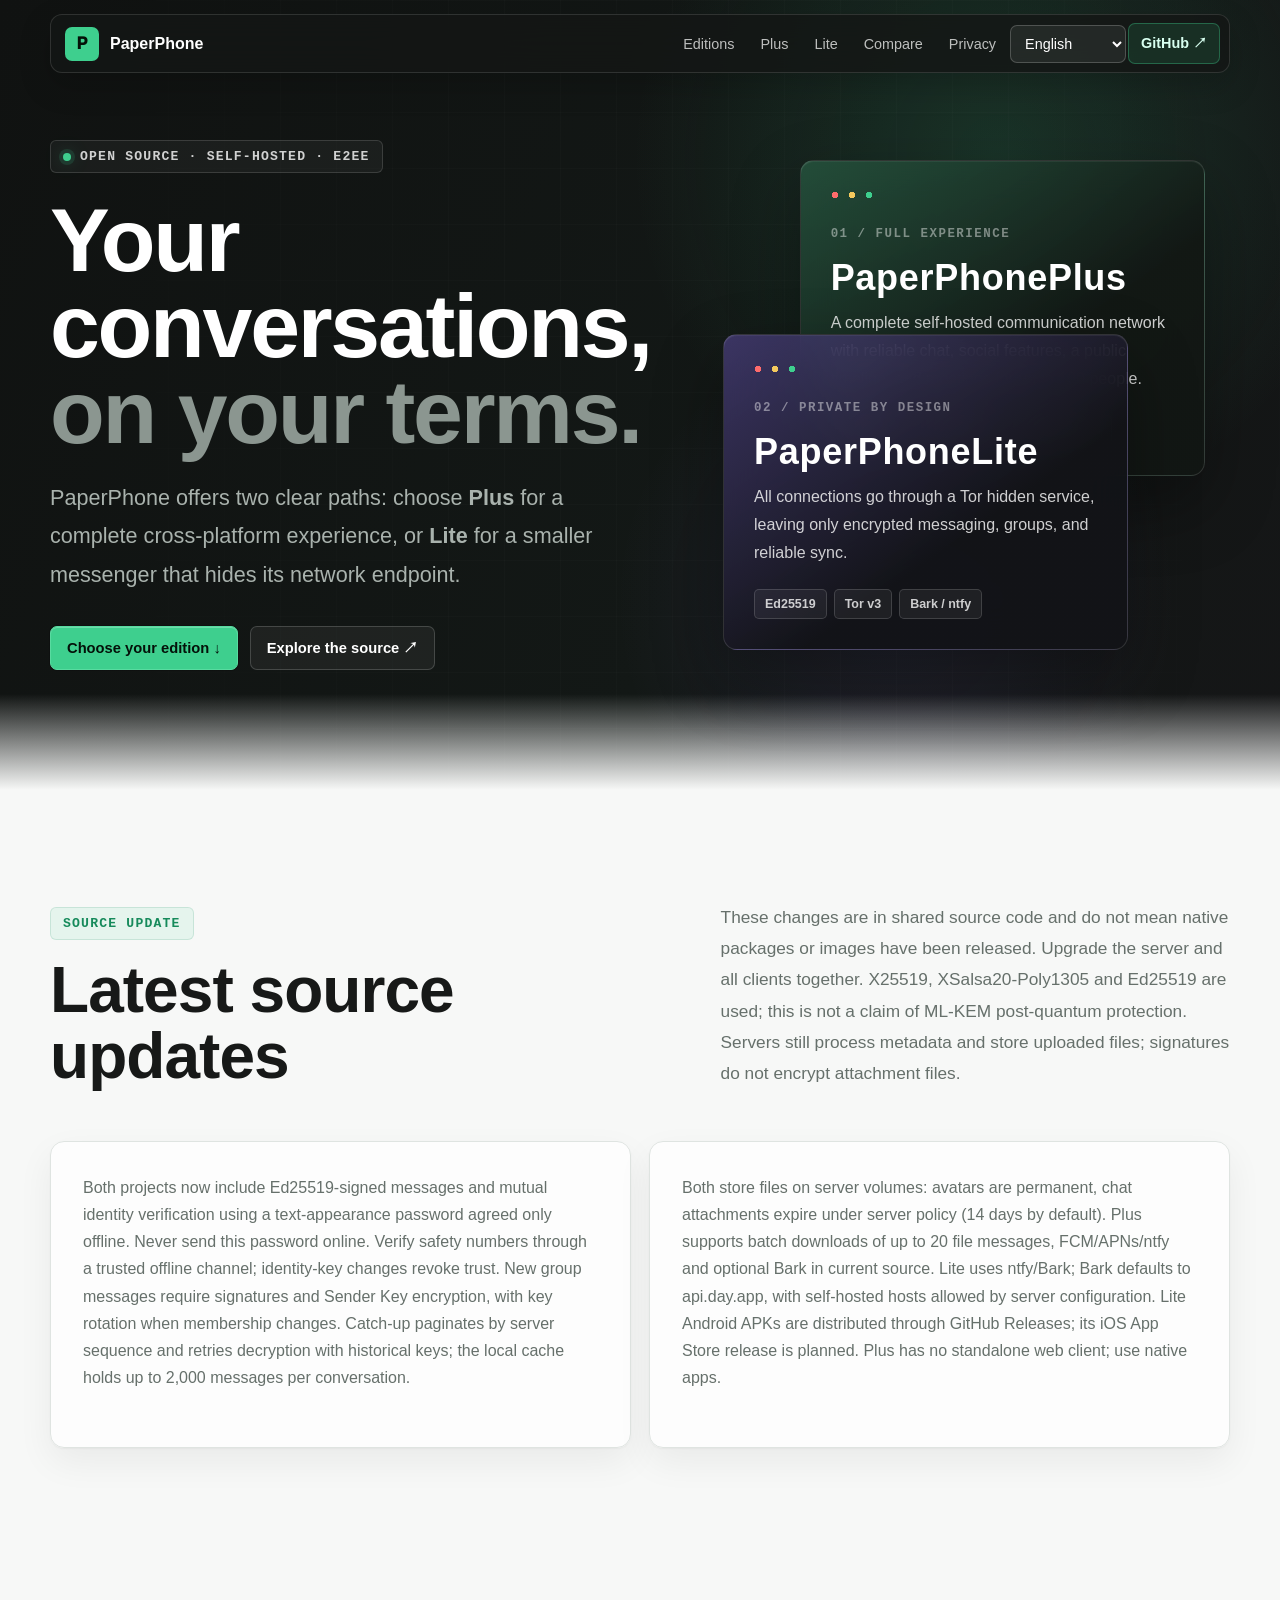
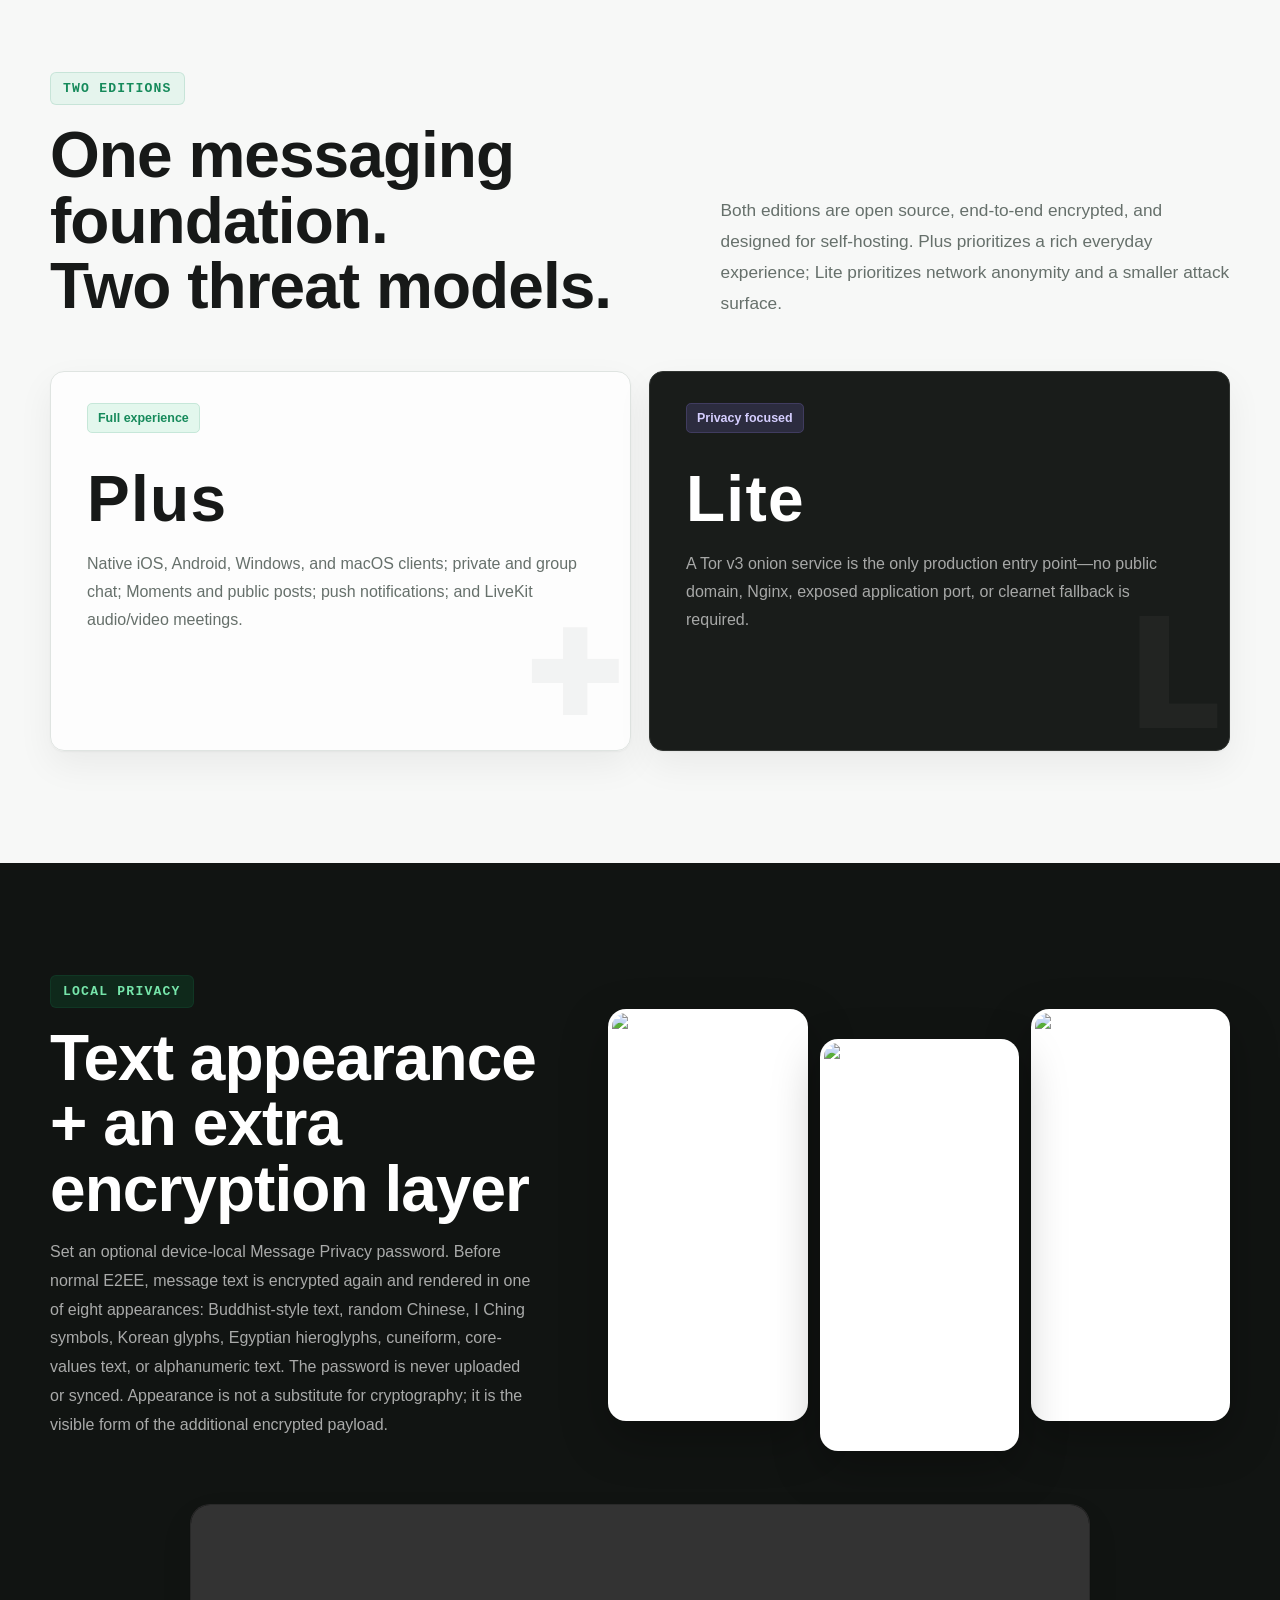
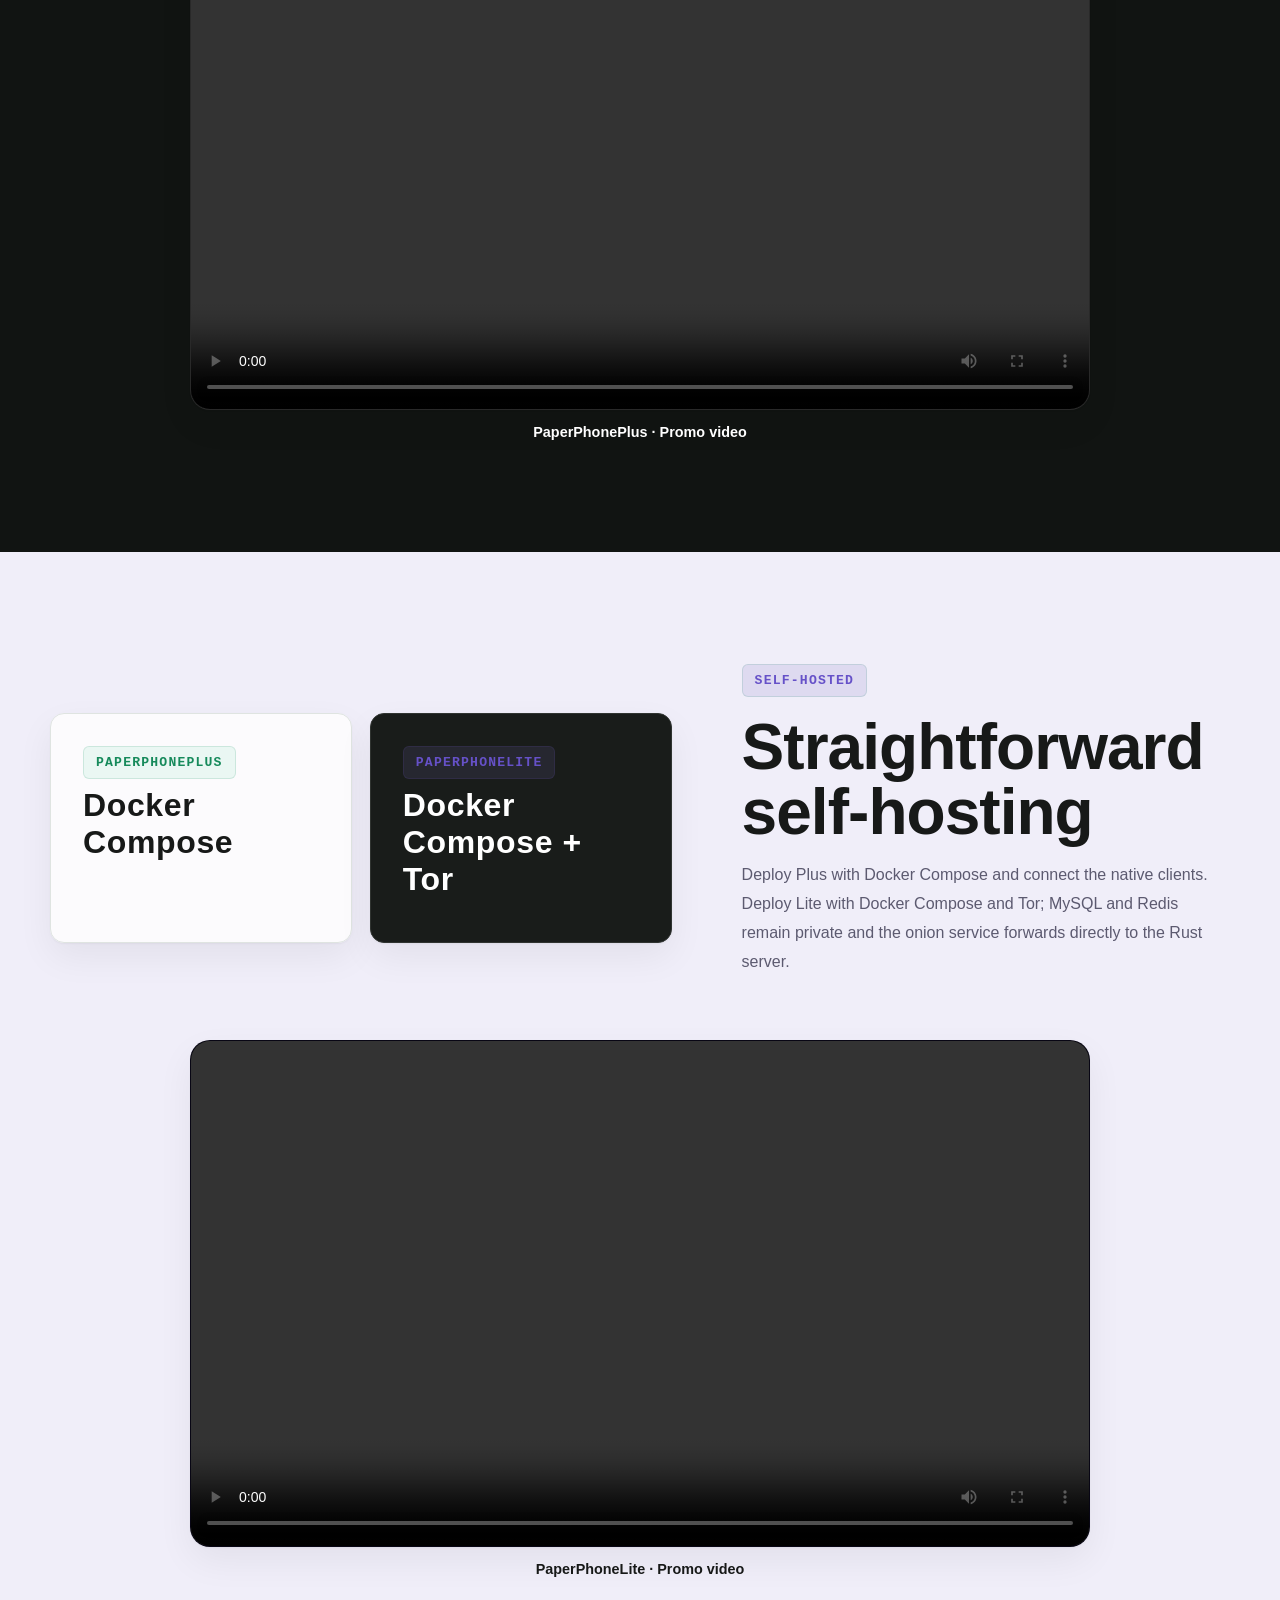
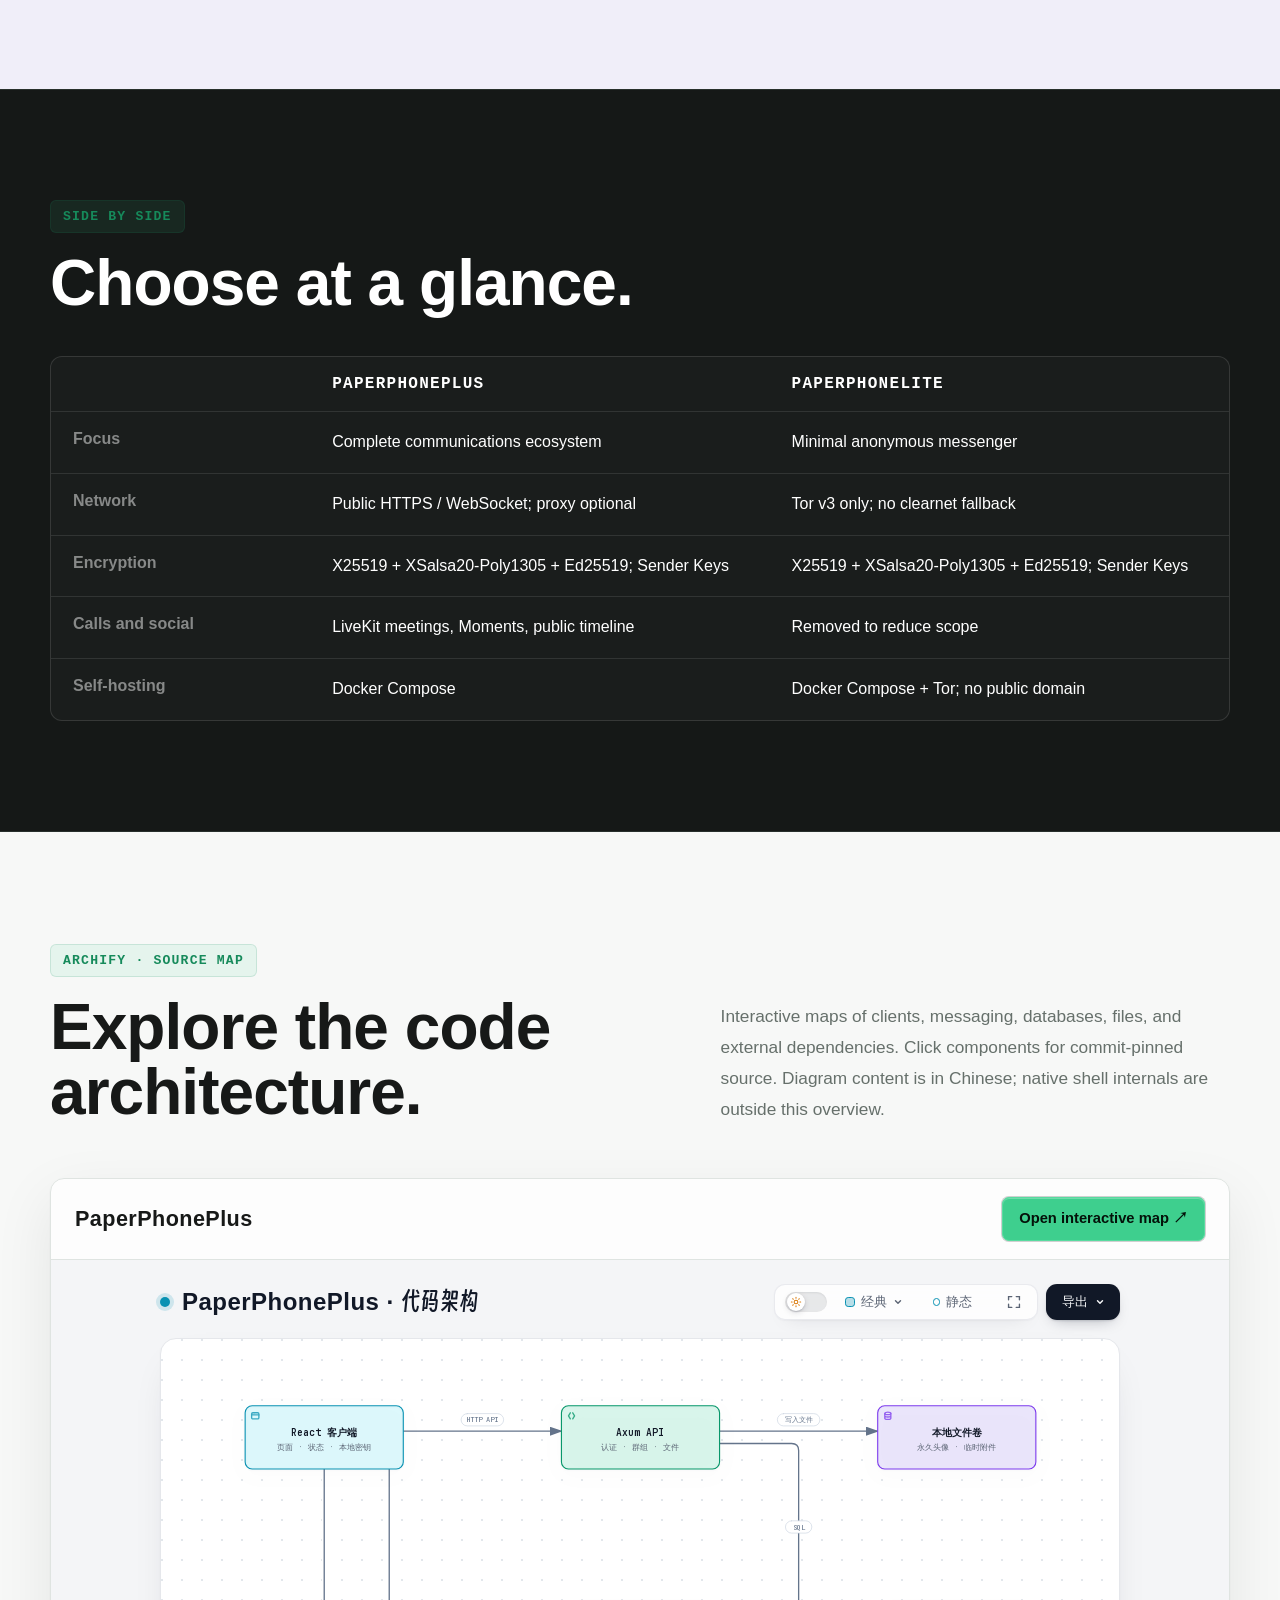
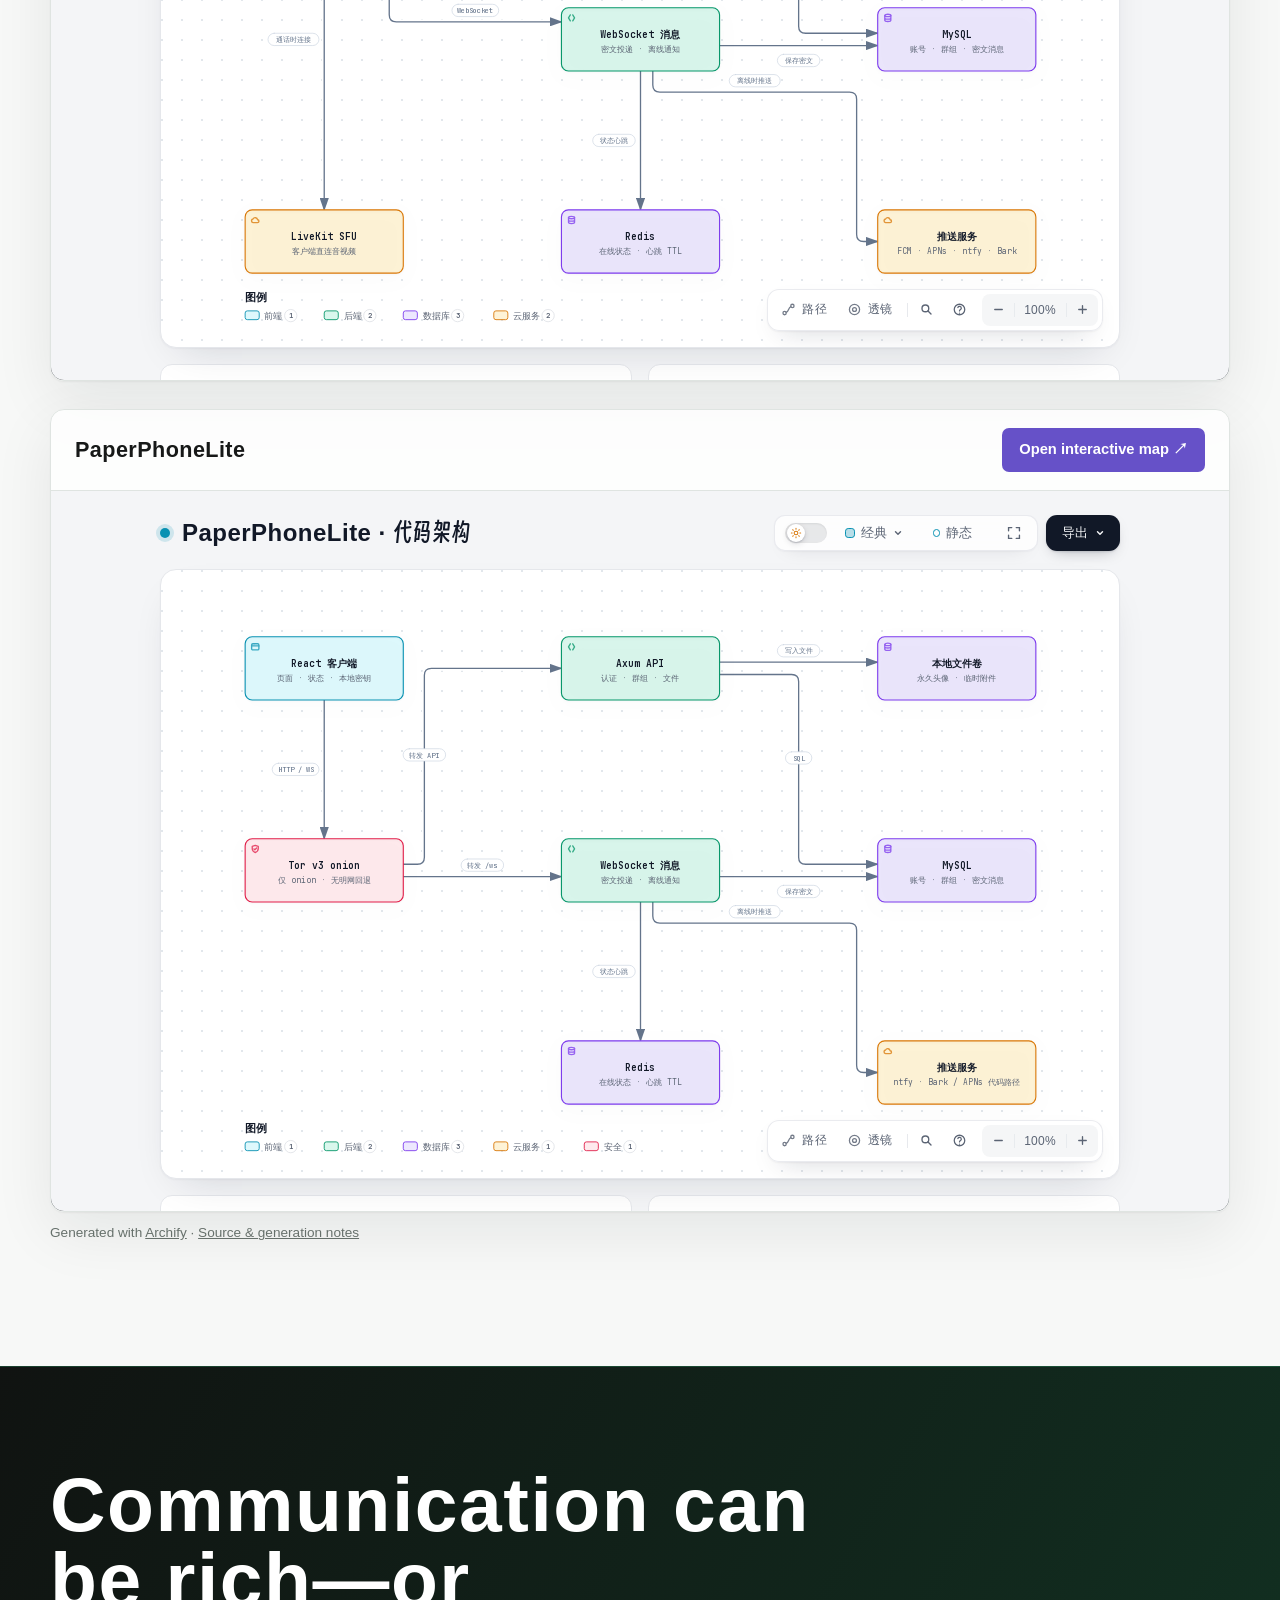
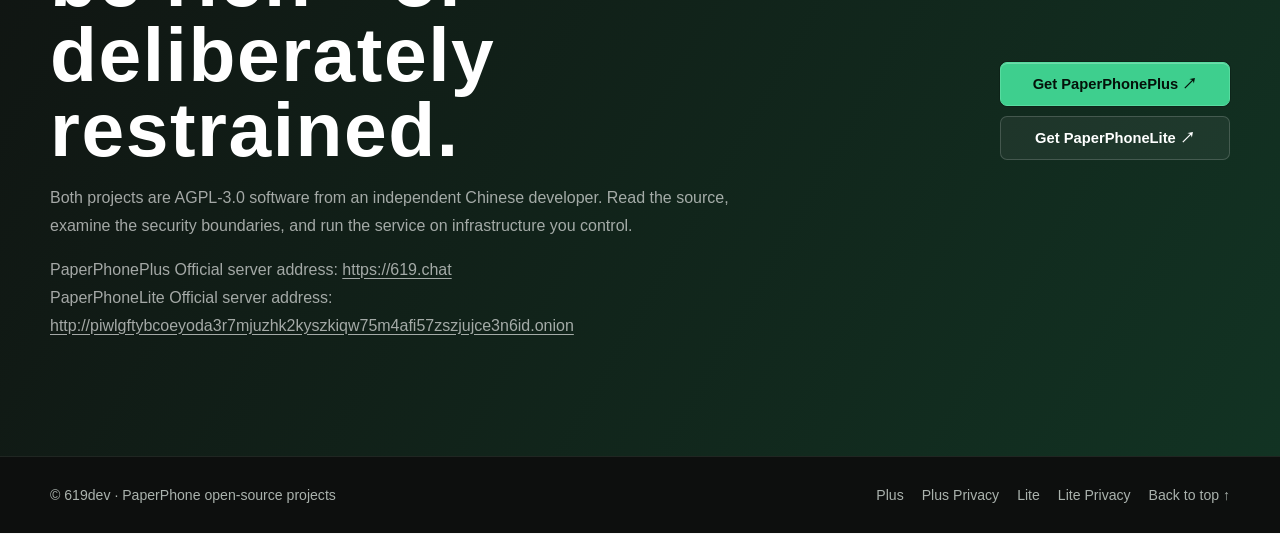
==== commit 2ac2270d: "Refresh site with Supabase-inspired theme" ====
--- a/index.html
+++ b/index.html
@@ -4,7 +4,7 @@
   <meta charset="UTF-8"><meta name="viewport" content="width=device-width,initial-scale=1">
   <title>PaperPhone | PaperPhonePlus 与 PaperPhoneLite</title>
   <meta name="description" content="PaperPhone 开源加密通讯项目：PaperPhonePlus 提供原生多端即时通讯、社交与百人会议；PaperPhoneLite 通过 Tor 隐藏服务提供轻量私密通讯。">
-  <meta name="theme-color" content="#08120e"><meta property="og:title" content="PaperPhone · 两种隐私通讯路线"><meta property="og:description" content="PaperPhonePlus 功能完整，PaperPhoneLite 极简隐私。两款可自托管的端到端加密通讯项目。"><meta property="og:url" content="https://paperphone.app/"><meta property="og:image" content="https://raw.githubusercontent.com/619dev/Paperphone-plus/main/%E5%AE%A3%E4%BC%A0%E6%B5%B7%E6%8A%A5.png"><link rel="canonical" href="https://paperphone.app/"><link rel="preconnect" href="https://raw.githubusercontent.com">
+  <meta name="theme-color" content="#101211"><meta property="og:title" content="PaperPhone · 两种隐私通讯路线"><meta property="og:description" content="PaperPhonePlus 功能完整，PaperPhoneLite 极简隐私。两款可自托管的端到端加密通讯项目。"><meta property="og:url" content="https://paperphone.app/"><meta property="og:image" content="https://raw.githubusercontent.com/619dev/Paperphone-plus/main/%E5%AE%A3%E4%BC%A0%E6%B5%B7%E6%8A%A5.png"><link rel="canonical" href="https://paperphone.app/"><link rel="icon" href="favicon.svg" type="image/svg+xml"><link rel="preconnect" href="https://raw.githubusercontent.com">
   <style>
     :root{--ink:#08120e;--paper:#f3f5ef;--white:#fff;--muted:#647068;--line:rgba(8,18,14,.13);--green:#08c765;--green-deep:#087b46;--violet:#8e7aff;--violet-deep:#4637a5;--shadow:0 28px 80px rgba(8,18,14,.14);--radius:28px}*{box-sizing:border-box}html{scroll-behavior:smooth;scroll-padding-top:100px}body{margin:0;color:var(--ink);background:var(--paper);font-family: Inter,ui-sans-serif,-apple-system,BlinkMacSystemFont,"Segoe UI","PingFang SC","Microsoft YaHei",sans-serif}a{color:inherit;text-decoration:none}img{display:block;max-width:100%}.wrap{width:min(1180px,calc(100% - 40px));margin-inline:auto}
     .nav{position:fixed;z-index:30;top:16px;left:50%;transform:translateX(-50%);display:flex;align-items:center;justify-content:space-between;width:min(1180px,calc(100% - 32px));padding:10px 12px 10px 16px;color:#fff;border:1px solid #ffffff33;border-radius:999px;background:#08120ec7;box-shadow:0 18px 50px #0000003d;backdrop-filter:blur(18px)}.brand{display:flex;align-items:center;gap:11px;font-weight:850}.mark{display:grid;width:34px;height:34px;place-items:center;border-radius:50%;color:#041108;background:var(--green);font-weight:950}.nav-links{display:flex;align-items:center;gap:2px;color:#ffffffb8;font-size:.9rem}.nav-links a{padding:10px 12px;border-radius:999px}.nav-links a:hover{color:#fff;background:#ffffff1a}.nav-github{color:#06120b!important;background:#fff!important;font-weight:800}.language-select{flex-shrink:0;min-width:calc(4em + 40px);padding:9px 28px 9px 10px;color:#fff;border:1px solid #ffffff33;border-radius:999px;background:#ffffff12;font:inherit;cursor:pointer}.language-select option{color:#08120e;background:#fff}.privacy-menu{position:relative}.privacy-menu summary{cursor:pointer;list-style:none;padding:10px 12px;border-radius:999px}.privacy-menu summary::-webkit-details-marker{display:none}.privacy-menu[open] summary{color:#fff;background:#ffffff1a}.privacy-popover{position:absolute;top:48px;right:0;display:grid;min-width:210px;padding:8px;border:1px solid #ffffff24;border-radius:18px;background:#08120ef2;box-shadow:0 20px 55px #0006}.privacy-popover a{padding:11px 12px}
@@ -23,6 +23,7 @@
     .diagram-stack{display:grid;gap:28px}.diagram-card{overflow:hidden;border:1px solid var(--line);border-radius:24px;background:#fff;box-shadow:var(--shadow)}.diagram-toolbar{display:flex;align-items:center;justify-content:space-between;gap:16px;padding:18px 24px}.diagram-toolbar h3{margin:0;font-size:1.35rem}.diagram-card iframe{display:block;width:100%;height:720px;border:0;background:#0b1018}.diagram-credit{color:var(--muted);font-size:.85rem}.diagram-credit a{text-decoration:underline}@media(max-width:600px){.diagram-toolbar{padding:16px;flex-wrap:wrap}.diagram-card iframe{height:600px}}
   </style>
   <link rel="stylesheet" href="fonts.css">
+  <link rel="stylesheet" href="supabase-theme.css">
 </head>
 <body id="top">
   <nav class="nav" aria-label="主导航"><a class="brand" href="#top"><span class="mark">P</span><span>PaperPhone</span></a><div class="nav-links"><a href="#choose">项目</a><a href="#plus">Plus</a><a href="#lite">Lite</a><a href="#compare">对比</a><details class="privacy-menu"><summary>隐私政策</summary><div class="privacy-popover"><a href="privacy-plus.html">PaperPhonePlus</a><a href="privacy-lite.html">PaperPhoneLite</a></div></details><select id="language-select" class="language-select" aria-label="Language"><option value="zh">简体中文</option><option value="en">English</option><option value="ja">日本語</option><option value="ko">한국어</option><option value="fr">Français</option><option value="de">Deutsch</option><option value="ru">Русский</option><option value="es">Español</option></select><a class="nav-github" href="https://github.com/619dev" target="_blank" rel="noopener">GitHub ↗</a></div></nav>
--- a/supabase-theme.css
+++ b/supabase-theme.css
@@ -0,0 +1,157 @@
+/* PaperPhone × Supabase-inspired theme
+   Keeps the product's identity while adopting a quieter, developer-first UI. */
+:root {
+  --ink: #171918;
+  --paper: #f7f8f7;
+  --white: #fff;
+  --muted: #66706b;
+  --line: #dfe4e1;
+  --green: #3ecf8e;
+  --green-deep: #168a5b;
+  --violet: #9b87f5;
+  --violet-deep: #6651c8;
+  --shadow: 0 1px 2px rgba(16, 24, 20, .04), 0 14px 36px rgba(16, 24, 20, .06);
+  --radius: 14px;
+}
+
+::selection { color: #07140d; background: #7ce7b6; }
+body { background: var(--paper); }
+a, button, select, summary { -webkit-tap-highlight-color: transparent; }
+a:focus-visible, button:focus-visible, select:focus-visible, summary:focus-visible {
+  outline: 2px solid var(--green);
+  outline-offset: 3px;
+}
+
+.nav {
+  top: 14px;
+  padding: 8px 9px 8px 14px;
+  border-color: rgba(255,255,255,.12);
+  border-radius: 12px;
+  background: rgba(20, 23, 21, .82);
+  box-shadow: 0 12px 32px rgba(0,0,0,.18);
+}
+.mark { border-radius: 7px; background: var(--green); }
+.nav-links a, .privacy-menu summary, .language-select { border-radius: 7px; }
+.nav-github { color: #d8fff0 !important; border: 1px solid rgba(62,207,142,.35); background: rgba(62,207,142,.13) !important; }
+.privacy-popover { top: 45px; border-radius: 10px; background: rgba(20,23,21,.97); }
+
+.hero { min-height: 780px; background: #101211; }
+.hero:before {
+  background:
+    radial-gradient(circle at 78% 20%, rgba(62,207,142,.15), transparent 31%),
+    radial-gradient(circle at 70% 76%, rgba(139,118,230,.11), transparent 26%),
+    linear-gradient(115deg,#101211 0%,#131816 58%,#151617 100%);
+}
+.hero:after { height: 96px; }
+.grain {
+  opacity: .35;
+  background-image: linear-gradient(rgba(255,255,255,.045) 1px,transparent 1px),linear-gradient(90deg,rgba(255,255,255,.045) 1px,transparent 1px);
+  background-size: 56px 56px;
+  mask-image: linear-gradient(to right,transparent 1%,#000 36%,#000 76%,transparent 100%);
+}
+.hero-inner { min-height: 780px; gap: 72px; }
+.kicker, .label {
+  border-radius: 6px;
+  font-family: ui-monospace, SFMono-Regular, Menlo, Monaco, Consolas, monospace;
+  font-weight: 700;
+  letter-spacing: .09em;
+}
+.kicker { border-color: rgba(255,255,255,.14); background: rgba(255,255,255,.045); }
+.dot { box-shadow: 0 0 0 4px rgba(62,207,142,.14), 0 0 18px rgba(62,207,142,.45); }
+h1 { font-size: clamp(3.6rem,7vw,6.7rem); line-height: .96; letter-spacing: -.025em !important; }
+h1 span { color: #8b9690; }
+.lead { max-width: 620px; color: #a9b2ad; }
+
+.btn { min-height: 44px; padding: 10px 16px; border-radius: 7px; font-size: .92rem; box-shadow: none; }
+.btn:hover { transform: translateY(-1px); filter: brightness(1.04); }
+.green { border-color: #58dba0; background: var(--green); box-shadow: 0 0 0 1px rgba(0,0,0,.18), inset 0 1px rgba(255,255,255,.25); }
+.light { border-color: rgba(255,255,255,.17); background: rgba(255,255,255,.055); }
+.violet { background: var(--violet-deep); }
+
+.product-stack { height: 490px; }
+.product-card {
+  width: min(405px,94%);
+  padding: 30px;
+  border-color: rgba(255,255,255,.13);
+  border-radius: 14px;
+  box-shadow: 0 28px 70px rgba(0,0,0,.32), inset 0 1px rgba(255,255,255,.06);
+  backdrop-filter: blur(20px);
+}
+.product-card:before {
+  content: "";
+  display: block;
+  width: 42px;
+  height: 8px;
+  margin-bottom: 24px;
+  background: radial-gradient(circle at 4px 4px,#ff6b6b 0 3px,transparent 3.5px),radial-gradient(circle at 21px 4px,#f4c95d 0 3px,transparent 3.5px),radial-gradient(circle at 38px 4px,#3ecf8e 0 3px,transparent 3.5px);
+}
+.product-card.plus { background: linear-gradient(145deg,rgba(40,91,67,.74),rgba(18,23,20,.94) 60%); }
+.product-card.lite { background: linear-gradient(145deg,rgba(77,65,132,.7),rgba(18,19,23,.95) 62%); }
+.product-card h2 { margin-top: 16px; font-size: 2.25rem; }
+.chip { border-radius: 5px; background: rgba(255,255,255,.055); }
+
+.section { padding: 112px 0; }
+.heading { margin-bottom: 52px; }
+.heading h2, .detail-copy h2, .compare h2 { letter-spacing: -.015em !important; }
+.label { border: 1px solid rgba(22,138,91,.14); background: rgba(62,207,142,.09); }
+.label.purple { border-color: rgba(102,81,200,.14); background: rgba(155,135,245,.1); }
+
+.choice, .deep-card, .arch, .diagram-card {
+  border-color: var(--line);
+  border-radius: var(--radius);
+  background: rgba(255,255,255,.78);
+  box-shadow: var(--shadow);
+}
+.choice { padding: 36px; }
+.choice:after { right: 10px; bottom: -26px; font-family: ui-monospace,monospace; font-size: 10rem; }
+.choice.lite-choice, .arch.darkbox { border-color: #303431; background: #191c1a; }
+.edition { border: 1px solid rgba(22,138,91,.14); border-radius: 5px; }
+.lite-choice .edition { border-color: rgba(155,135,245,.18); }
+.choice-top > span:last-child, .product-no, .deep-card .num {
+  font-family: ui-monospace, SFMono-Regular, Menlo, Monaco, Consolas, monospace;
+}
+
+.detail { background: #111412; }
+.detail.lite-detail { background: #f0eef9; }
+.feature { border-radius: 9px; background: rgba(255,255,255,.045); }
+.lite-detail .feature { background: rgba(255,255,255,.56); }
+.phone-wall a { border-width: 4px; border-radius: 18px; box-shadow: 0 18px 48px rgba(0,0,0,.28); }
+.deep-card { position: relative; min-height: 230px; overflow: hidden; }
+.deep-card:before { content: ""; position: absolute; inset: 0 auto 0 0; width: 2px; background: linear-gradient(transparent,var(--green),transparent); opacity: 0; transition: opacity .2s; }
+.deep-card:hover:before { opacity: 1; }
+
+.compare { border-block: 1px solid #28302c; background: #151817; }
+.table-wrap { border-radius: 12px; background: rgba(255,255,255,.025); }
+th { font-family: ui-monospace, SFMono-Regular, Menlo, monospace; }
+tr { transition: background .15s; }
+tbody tr:hover { background: rgba(62,207,142,.035); }
+
+.arch { padding: 32px; }
+.flow { gap: 0; border: 1px solid var(--line); border-radius: 9px; overflow: hidden; }
+.flow div { border-radius: 0; background: #f8faf9; }
+.flow div + div { border-top: 1px solid var(--line); }
+.darkbox .flow { border-color: rgba(255,255,255,.1); }
+.darkbox .flow div { background: rgba(255,255,255,.035); }
+.darkbox .flow div + div { border-top-color: rgba(255,255,255,.1); }
+.diagram-card { box-shadow: 0 1px 2px rgba(16,24,20,.05),0 20px 60px rgba(16,24,20,.08); }
+.diagram-toolbar { border-bottom: 1px solid var(--line); }
+
+.cta { border-top: 1px solid rgba(62,207,142,.2); background: linear-gradient(120deg,#101311,#123323); }
+footer { border-top: 1px solid #202622; background: #0d0f0e; }
+
+@media (max-width: 980px) {
+  .hero-inner { gap: 32px; }
+  .product-stack { height: 440px; }
+}
+@media (max-width: 680px) {
+  .nav { border-radius: 10px; }
+  .hero-inner { min-height: 930px; }
+  h1 { font-size: clamp(3.25rem,17vw,5rem); }
+  .section { padding: 80px 0; }
+  .product-card { padding: 22px; }
+  .product-card:before { margin-bottom: 18px; }
+  .choice, .arch { padding: 24px; }
+}
+@media (prefers-reduced-motion: reduce) {
+  *, *:before, *:after { scroll-behavior: auto !important; transition-duration: .01ms !important; animation-duration: .01ms !important; }
+}
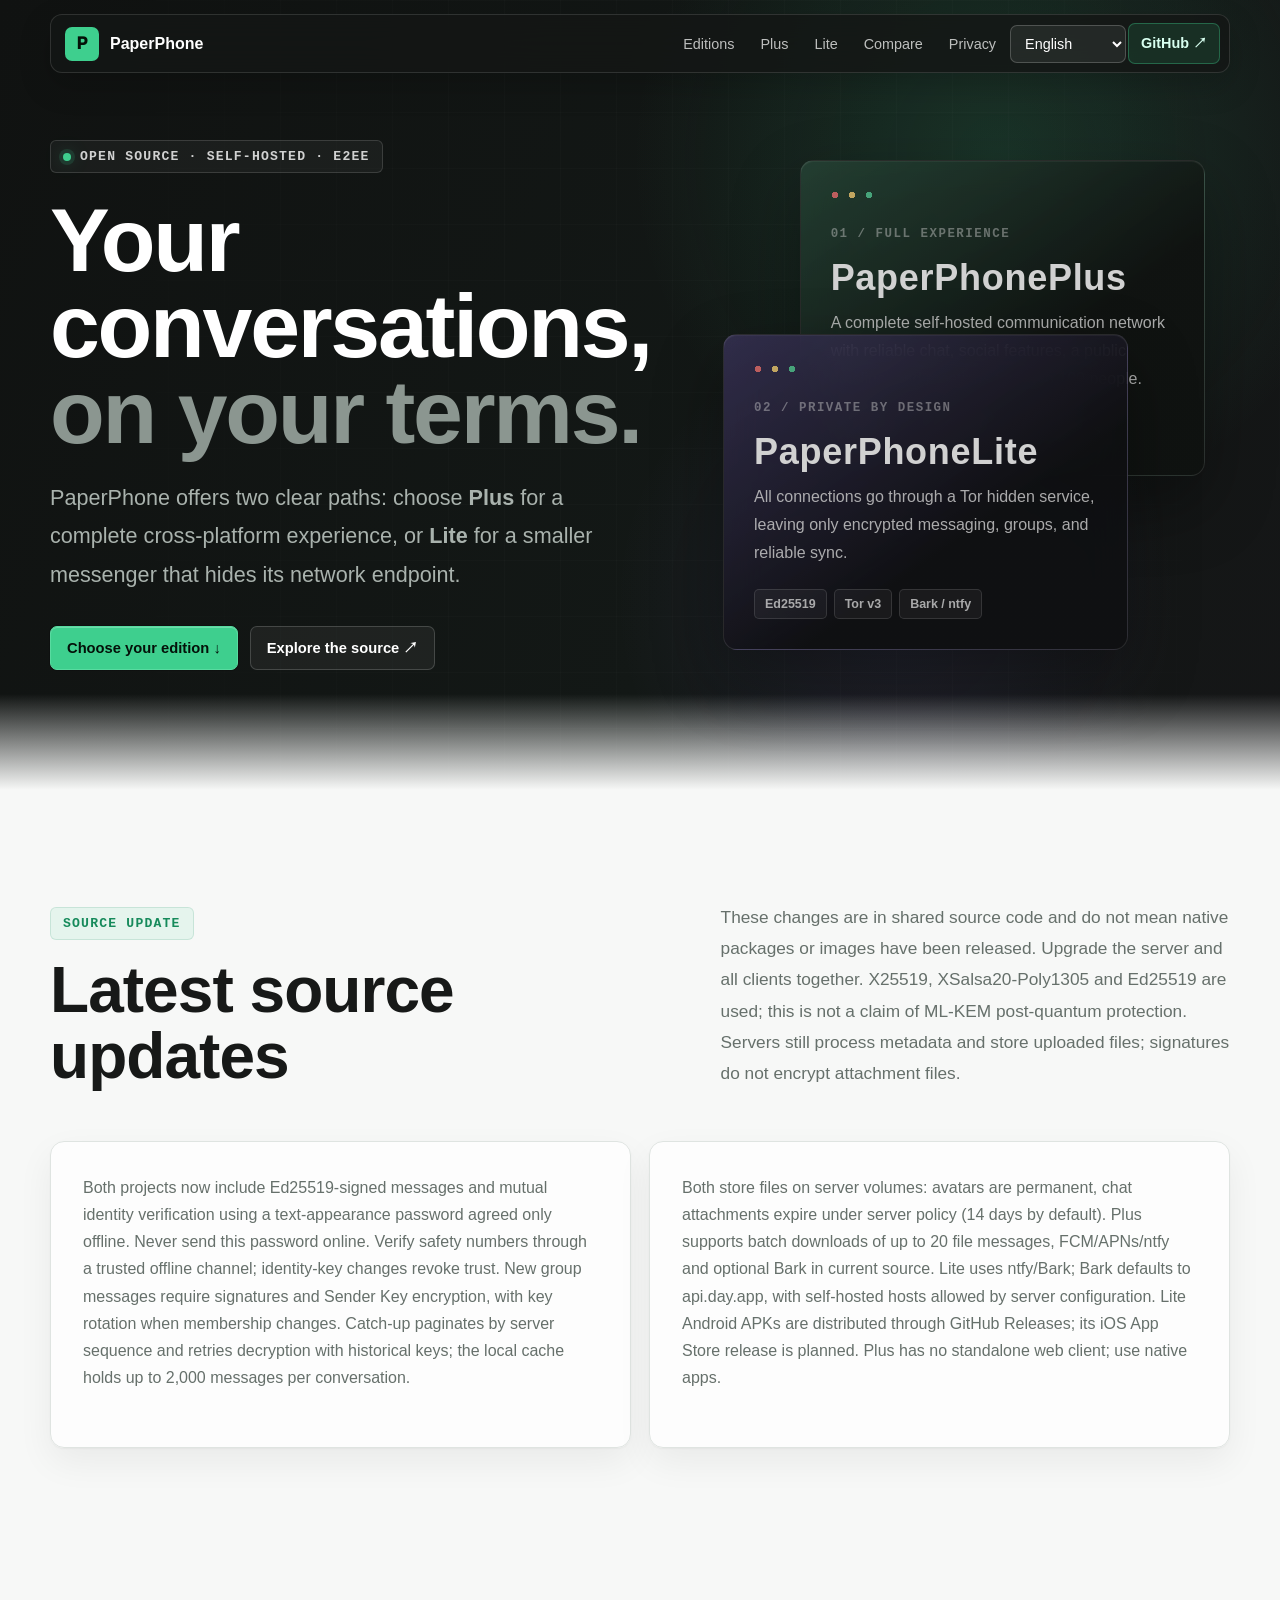
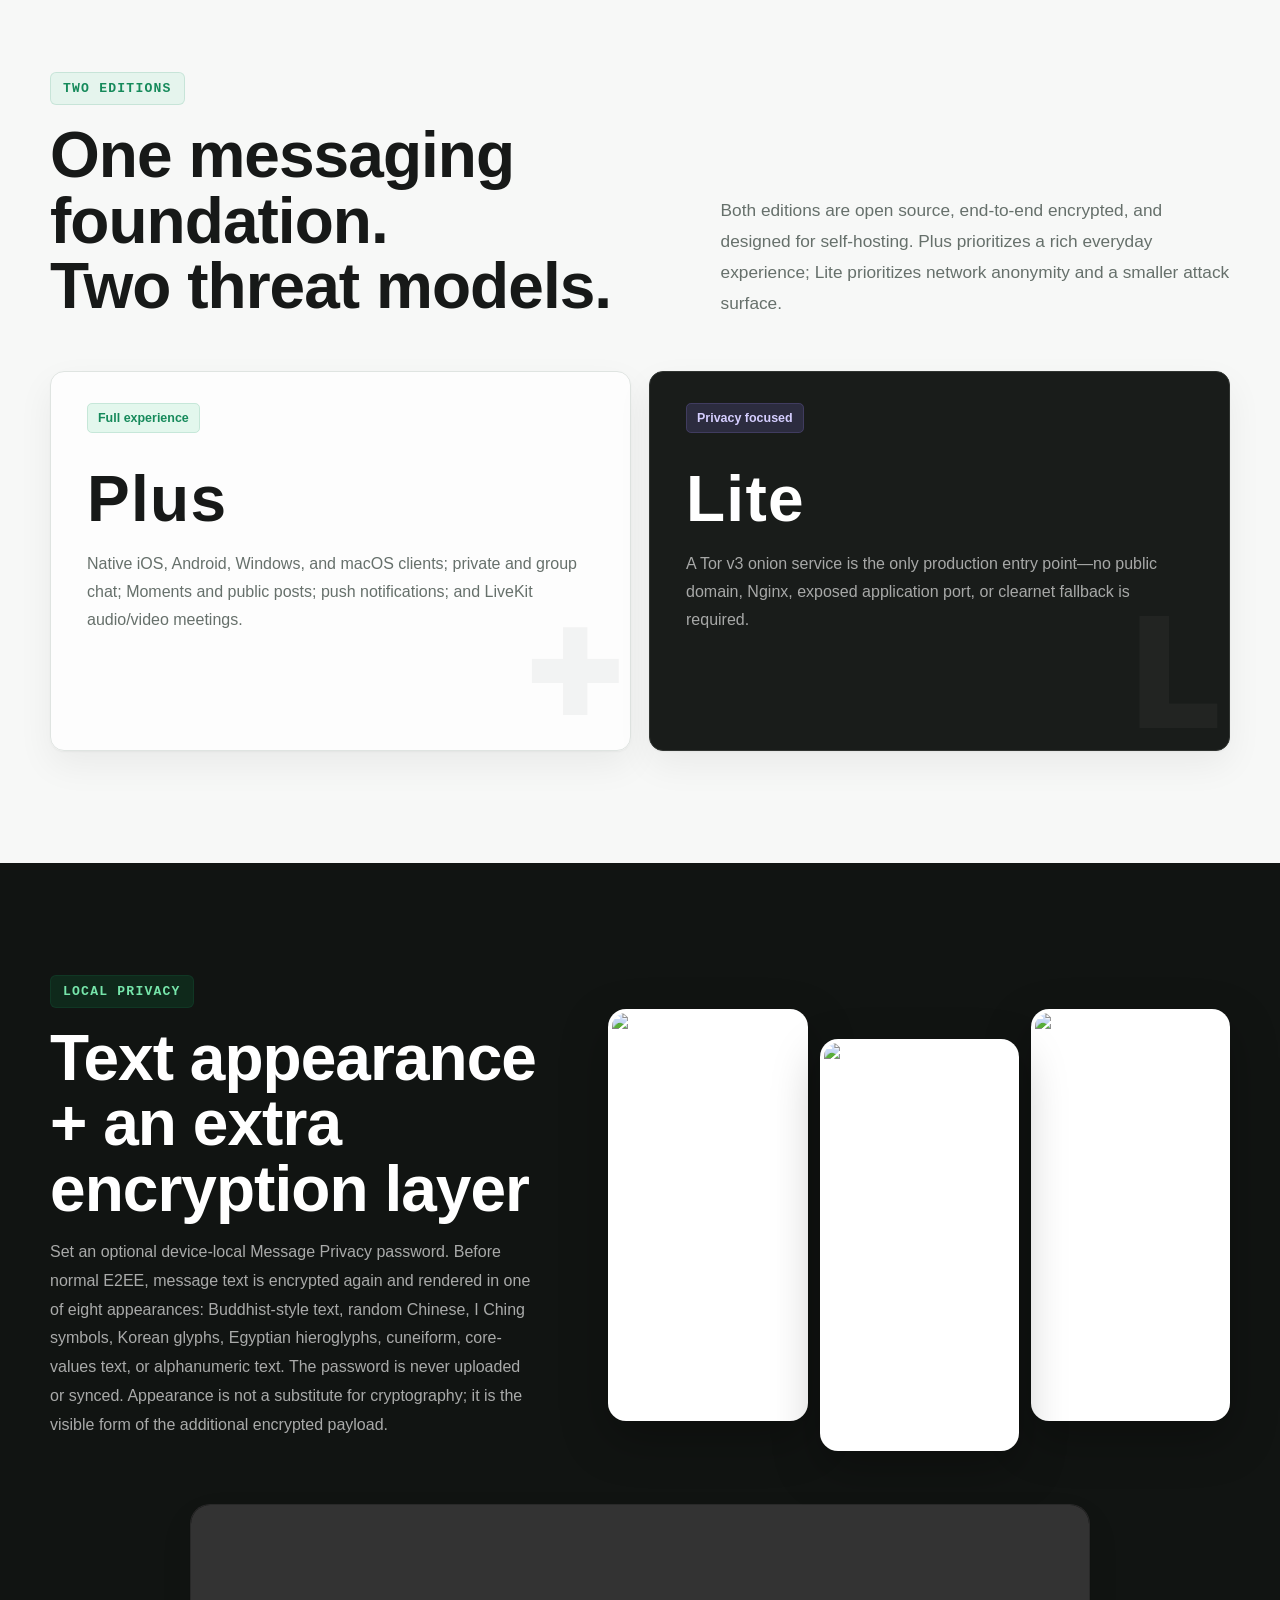
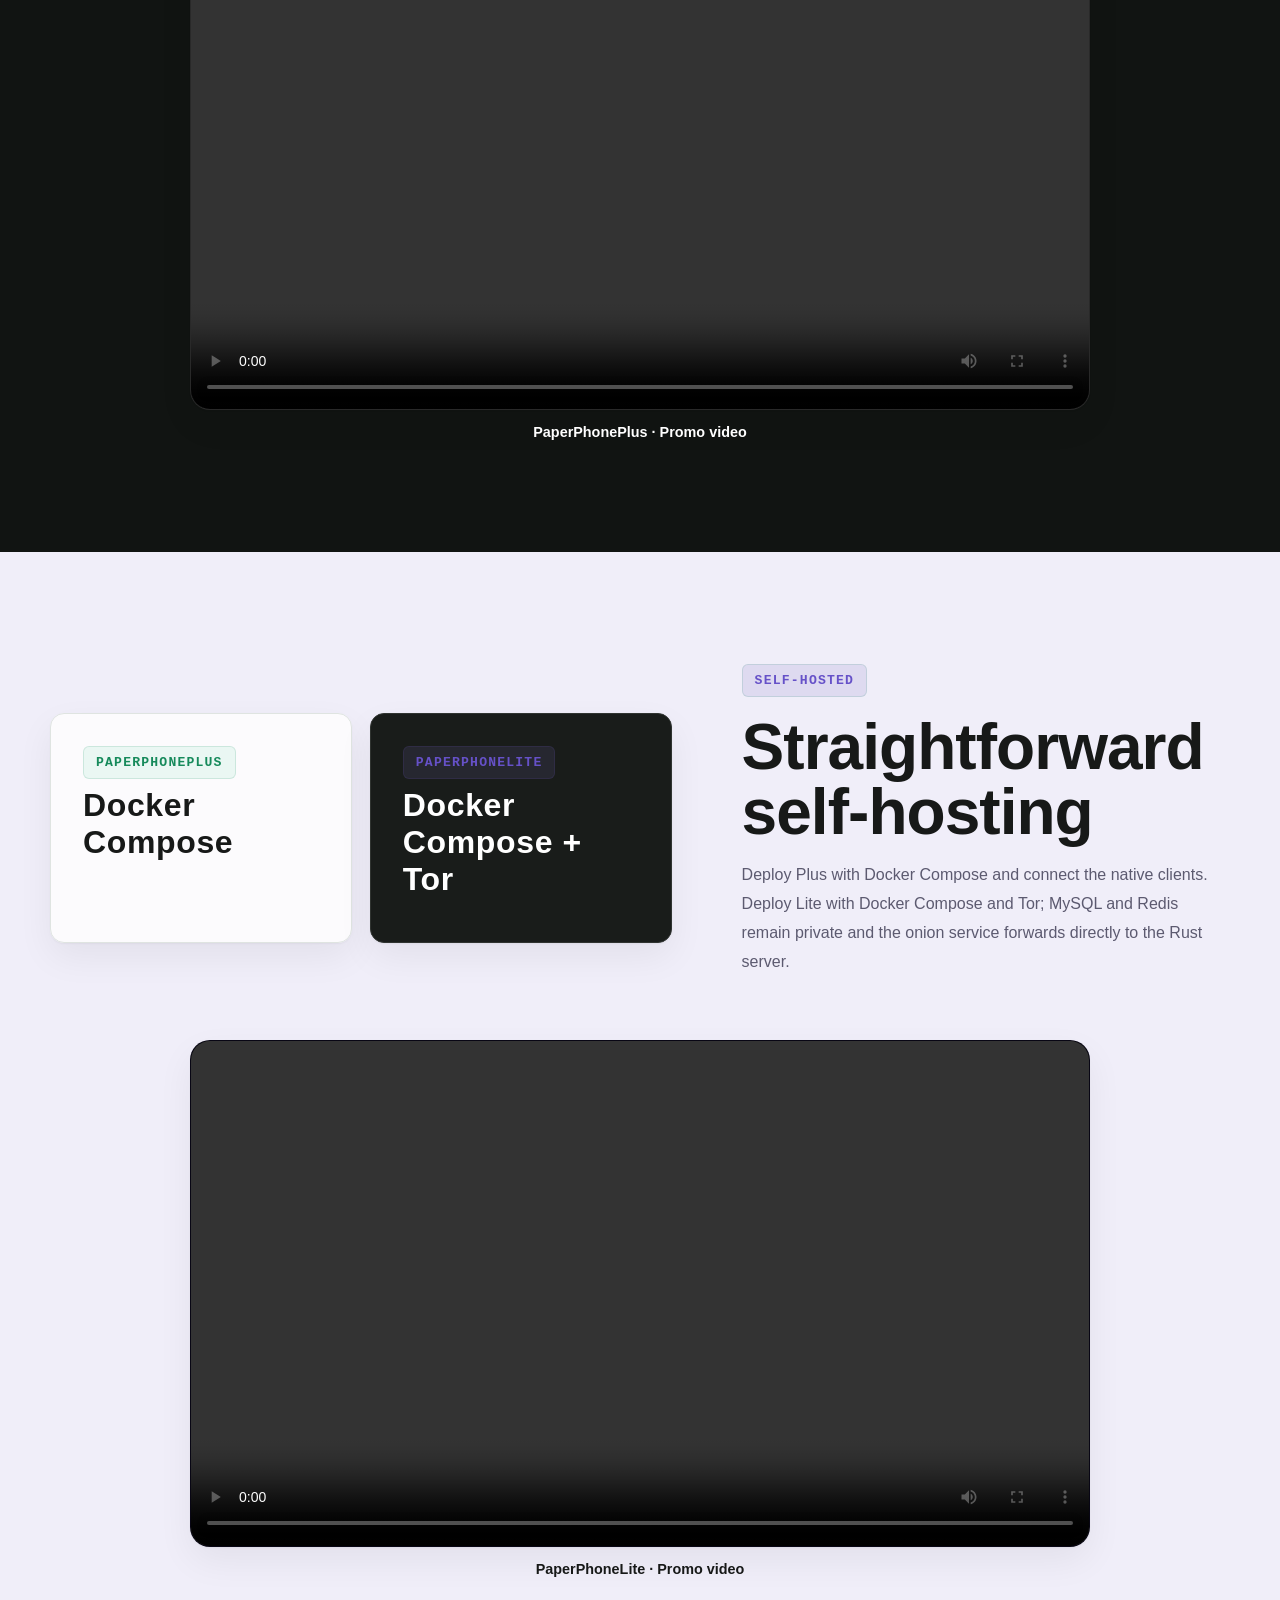
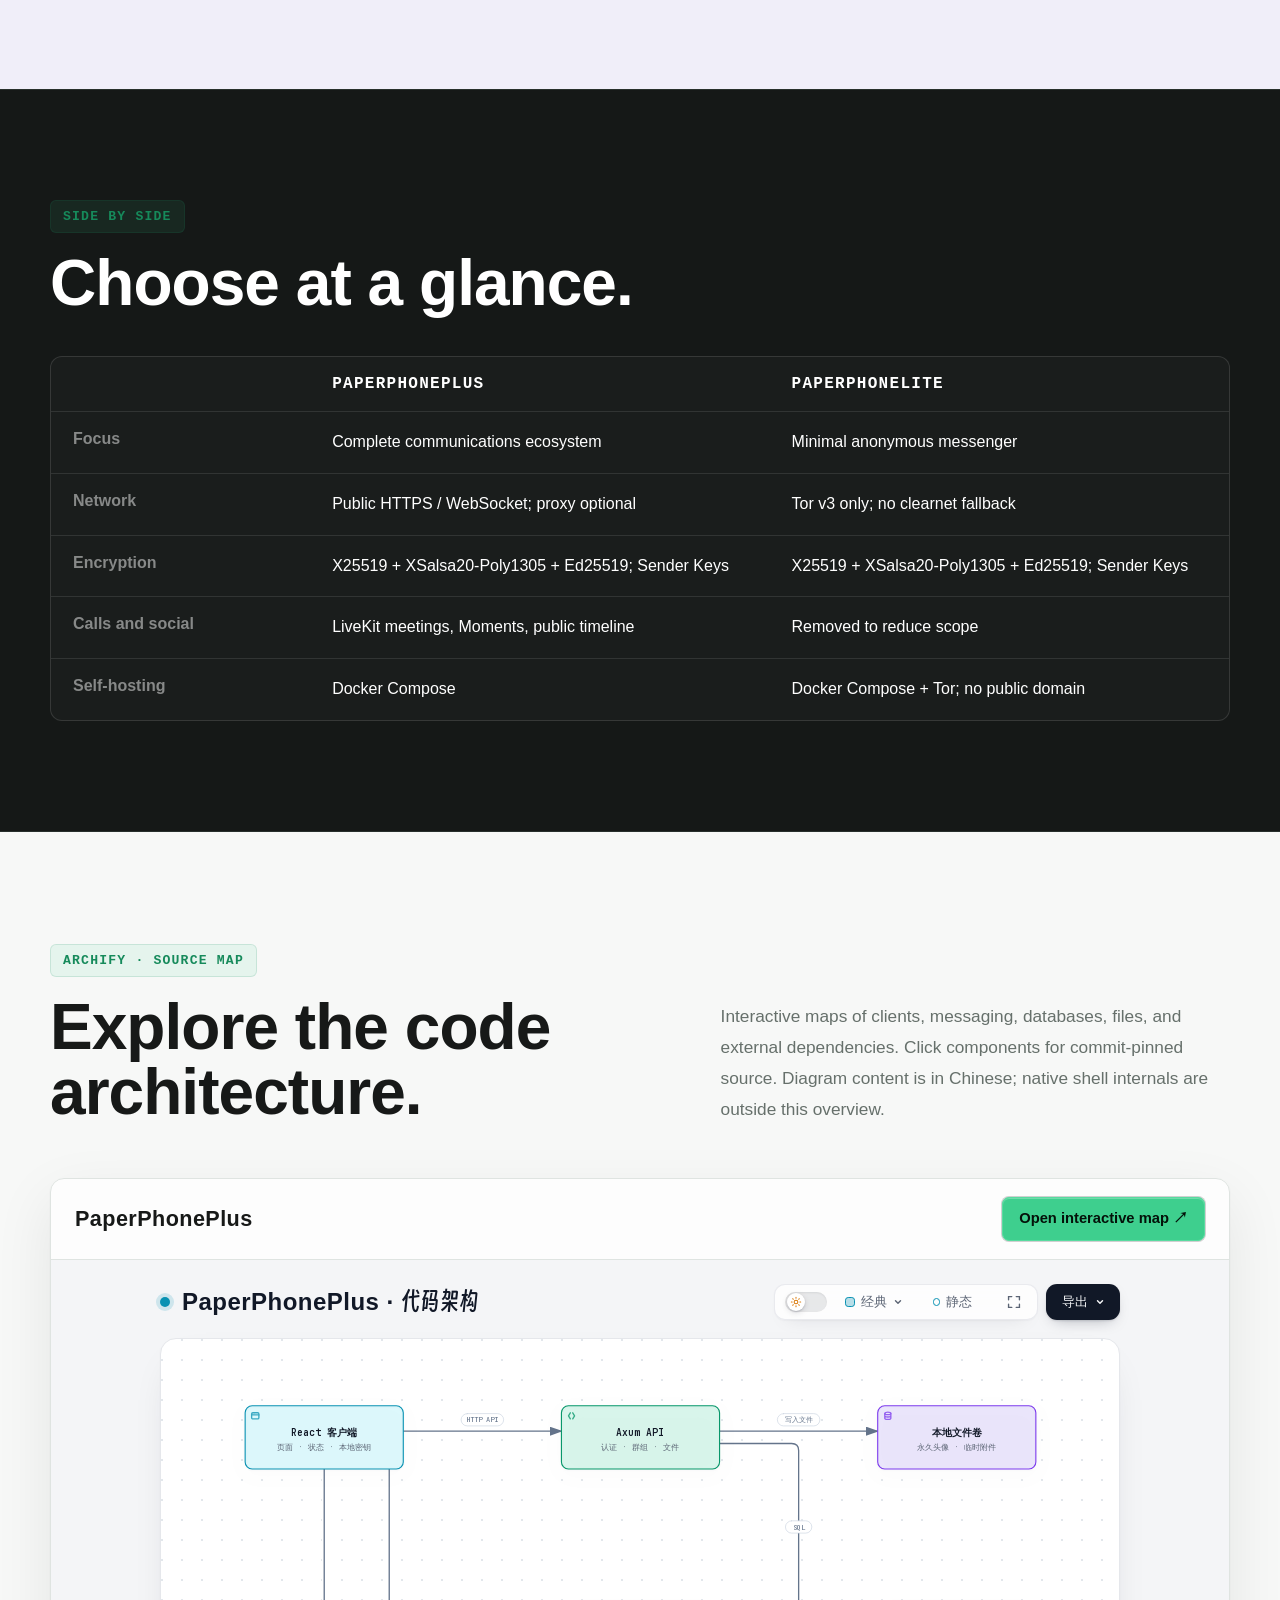
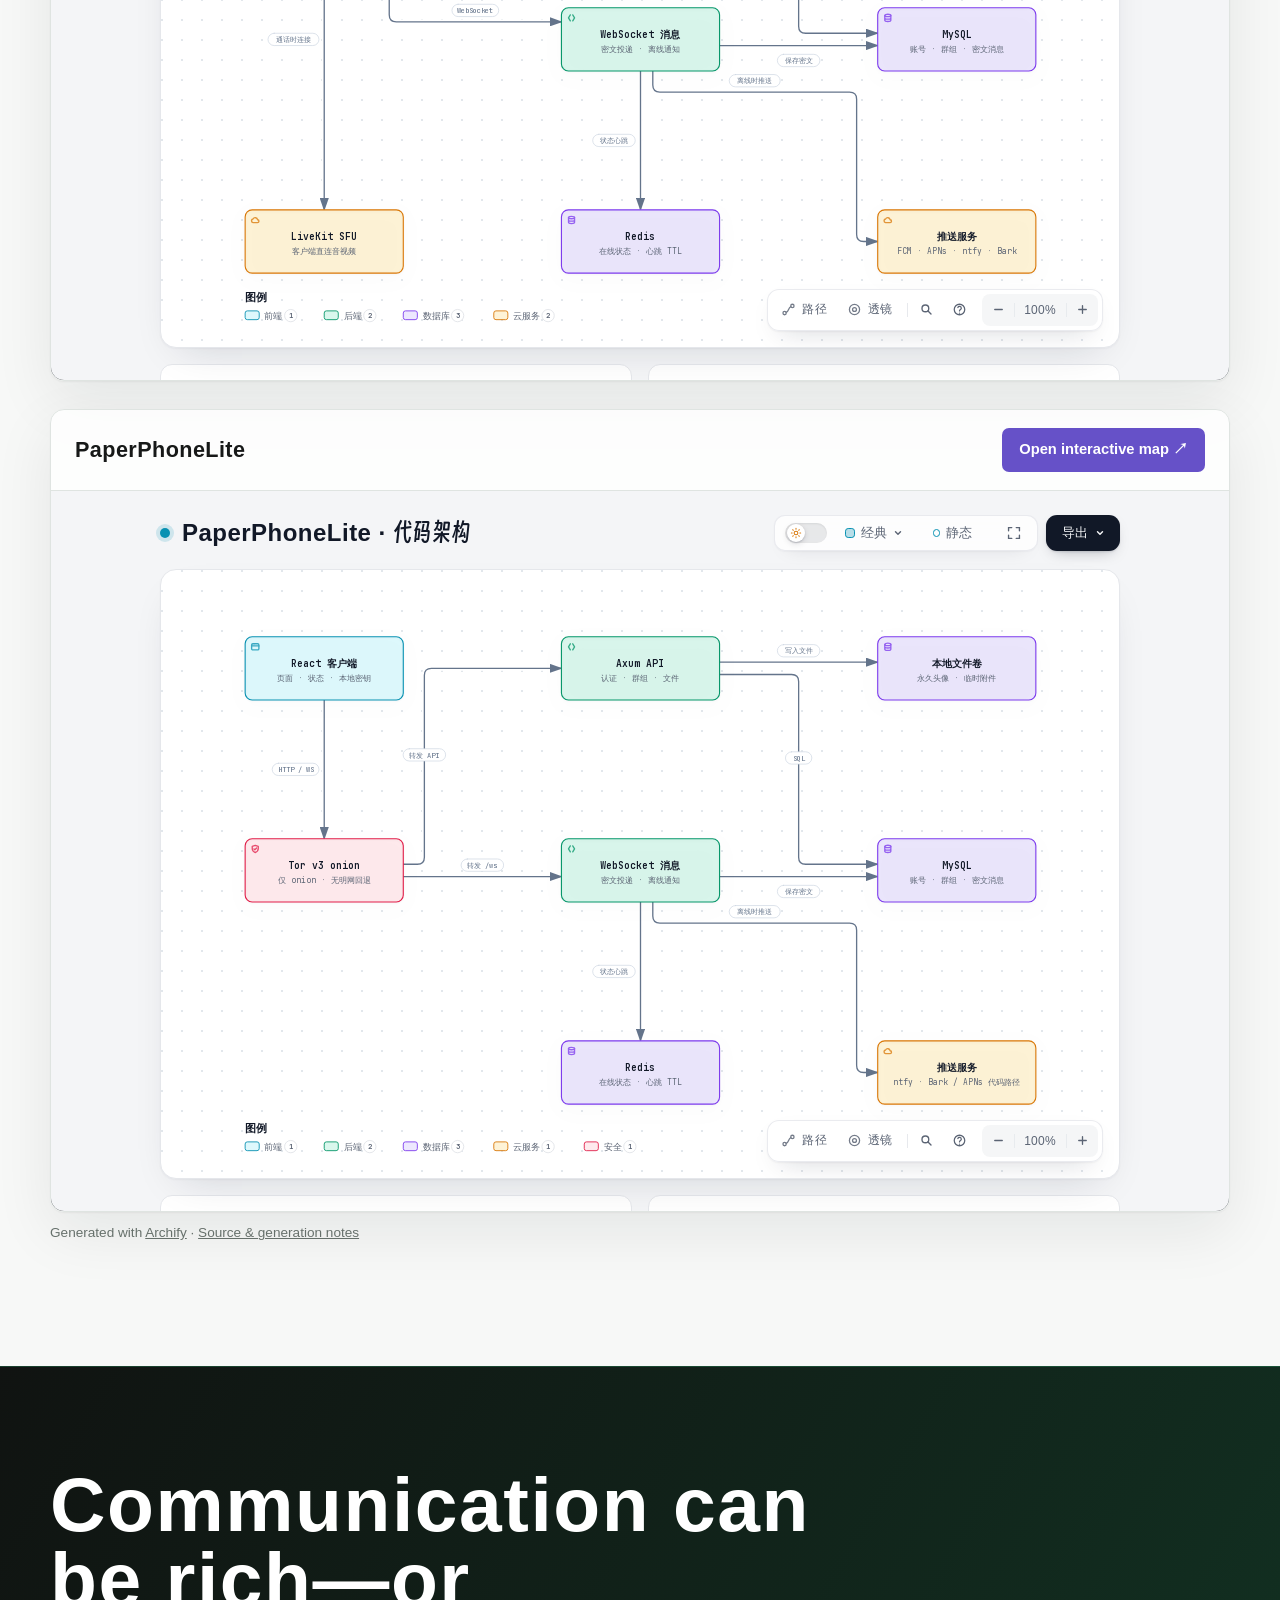
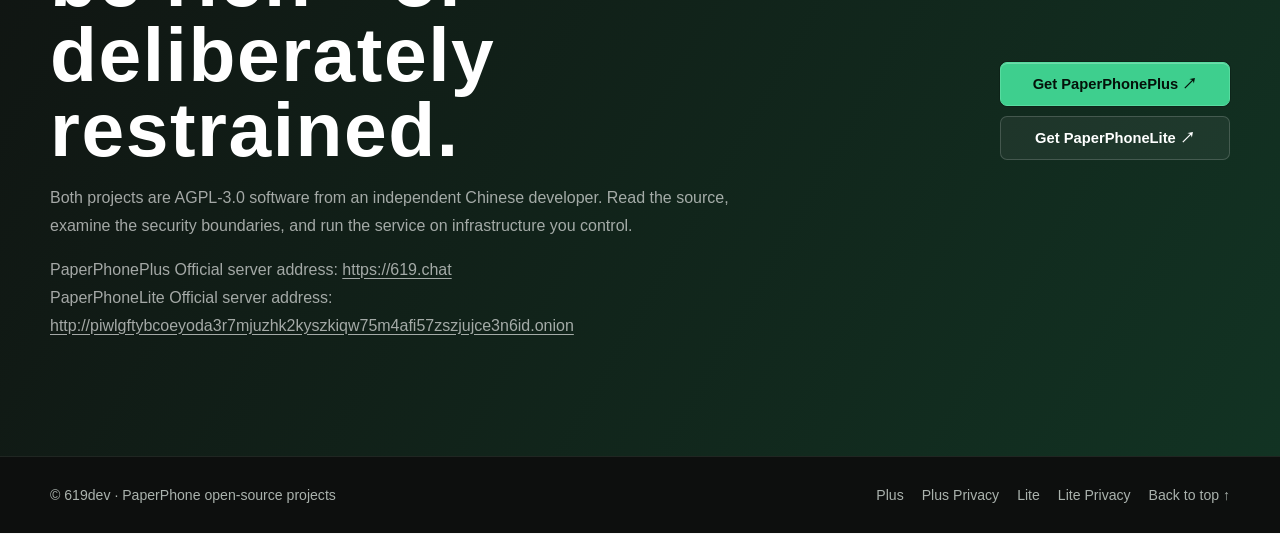
==== commit 0a25ea33: "update2" ====
--- a/index.html
+++ b/index.html
@@ -27,7 +27,7 @@
 </head>
 <body id="top">
   <nav class="nav" aria-label="主导航"><a class="brand" href="#top"><span class="mark">P</span><span>PaperPhone</span></a><div class="nav-links"><a href="#choose">项目</a><a href="#plus">Plus</a><a href="#lite">Lite</a><a href="#compare">对比</a><details class="privacy-menu"><summary>隐私政策</summary><div class="privacy-popover"><a href="privacy-plus.html">PaperPhonePlus</a><a href="privacy-lite.html">PaperPhoneLite</a></div></details><select id="language-select" class="language-select" aria-label="Language"><option value="zh">简体中文</option><option value="en">English</option><option value="ja">日本語</option><option value="ko">한국어</option><option value="fr">Français</option><option value="de">Deutsch</option><option value="ru">Русский</option><option value="es">Español</option></select><a class="nav-github" href="https://github.com/619dev" target="_blank" rel="noopener">GitHub ↗</a></div></nav>
-  <header class="hero"><div class="grain"></div><div class="wrap hero-inner"><div><div class="kicker"><span class="dot"></span>Open source · Self-hosted · E2EE</div><h1>你的通讯，<span>由你定义。</span></h1><p class="lead">PaperPhone 现在拥有两条清晰路线：选择功能完整、覆盖全平台的 <b>Plus</b>，或选择隐藏网络身份、只保留通讯核心的 <b>Lite</b>。</p><div class="actions"><a class="btn green" href="#choose">选择适合你的版本 ↓</a><a class="btn light" href="https://github.com/619dev" target="_blank" rel="noopener">查看开源项目 ↗</a></div></div><div class="product-stack"><article class="product-card plus"><span class="product-no">01 / FULL EXPERIENCE</span><h2>PaperPhonePlus</h2><p>从可靠聊天到朋友圈、公开时间线与百人会议，一套完整的自托管通讯网络。</p><div class="chips"><span class="chip">Ed25519 签名</span><span class="chip">LiveKit SFU</span><span class="chip">原生多端</span></div></article><article class="product-card lite"><span class="product-no">02 / PRIVATE BY DESIGN</span><h2>PaperPhoneLite</h2><p>让 Tor 隐藏服务承载全部连接，只留下加密聊天、群组与可靠同步。</p><div class="chips"><span class="chip">Ed25519 签名</span><span class="chip">Tor v3</span><span class="chip">Bark / ntfy</span></div></article></div></div></header>
+  <header class="hero"><div class="grain"></div><div class="wrap hero-inner"><div><div class="kicker"><span class="dot"></span>Open source · Self-hosted · E2EE</div><h1>你的通讯，<span>由你定义。</span></h1><p class="lead">PaperPhone 现在拥有两条清晰路线：选择功能完整、覆盖全平台的 <b>Plus</b>，或选择隐藏网络身份、只保留通讯核心的 <b>Lite</b>。</p><div class="actions"><a class="btn green" href="#choose">选择适合你的版本 ↓</a><a class="btn light" href="https://github.com/619dev" target="_blank" rel="noopener">查看开源项目 ↗</a></div></div><div class="product-stack" aria-label="PaperPhone 产品窗体"><article class="product-card plus" tabindex="0" role="button" aria-pressed="false" aria-label="将 PaperPhonePlus 窗体置于顶层"><span class="product-no">01 / FULL EXPERIENCE</span><h2>PaperPhonePlus</h2><p>从可靠聊天到朋友圈、公开时间线与百人会议，一套完整的自托管通讯网络。</p><div class="chips"><span class="chip">Ed25519 签名</span><span class="chip">LiveKit SFU</span><span class="chip">原生多端</span></div></article><article class="product-card lite is-active" tabindex="0" role="button" aria-pressed="true" aria-label="将 PaperPhoneLite 窗体置于顶层"><span class="product-no">02 / PRIVATE BY DESIGN</span><h2>PaperPhoneLite</h2><p>让 Tor 隐藏服务承载全部连接，只留下加密聊天、群组与可靠同步。</p><div class="chips"><span class="chip">Ed25519 签名</span><span class="chip">Tor v3</span><span class="chip">Bark / ntfy</span></div></article></div></div></header>
   <main>
 <section class="section" id="security"><div class="wrap"><div class="heading"><div><span class="label">Source update</span><h2>先验证身份，<br>再建立信任。</h2></div><p>以下安全能力来自两款项目的最新共享源码，原生安装包与镜像发布状态请查看各客户端仓库。升级需协调服务端与所有平台客户端，旧客户端无法识别新签名信封。</p></div><div class="deep-grid"><article class="deep-card"><h3>线下密码与双向验证</h3><p>文本外观密码是验证对方的凭证，只在线下交流，不要发到网上。双方验证完成并确认挑战回执后显示绿色 ✅；安全号码仍需通过可信线下渠道核对。</p></article><article class="deep-card"><h3>成员变化，密钥轮换</h3><p>分发群密钥前先私聊验证成员。加入、退出、移除或身份重置推进群密钥代次；离群者不能领取新密钥，但无法远程删除其已保存的旧密钥或明文。</p></article><article class="deep-card"><h3>明确加密边界</h3><p>签名验证消息来源，正文加密保护内容；账号关系、群成员、时间和路由等元数据仍由服务端处理。附件文件本身不因消息签名而获得端到端加密。</p></article></div></div></section>
     <section class="section" id="choose"><div class="wrap"><div class="heading"><div><span class="label">Two editions</span><h2>相同的通讯底座，<br>不同的取舍。</h2></div><p>Plus 面向丰富的日常与团队场景，Lite 面向对网络匿名与最小攻击面有明确要求的用户。两者都开放源代码、支持自托管，并采用端到端加密。</p></div><div class="choice-grid"><article class="choice" data-mark="+"><div class="choice-top"><span class="edition">功能完整</span><span>01</span></div><h3>Plus</h3><p>你需要音视频会议、朋友圈、公开内容、完整推送和应用商店分发时，选择 PaperPhonePlus。</p><ul class="choice-list"><li>最多 100 人会议</li><li>朋友圈与时间线</li><li>iOS / Android / 桌面</li><li>服务器本地文件存储</li></ul></article><article class="choice lite-choice" data-mark="L"><div class="choice-top"><span class="edition">极简隐私</span><span>02</span></div><h3>Lite</h3><p>你希望服务器完全不暴露公网 IP、客户端强制走 Tor，并愿意舍弃音视频与社交模块时，选择 PaperPhoneLite。</p><ul class="choice-list"><li>Tor v3 onion service</li><li>无公开域名或端口</li><li>仅保留通讯核心</li><li>内嵌 Tor 原生客户端</li></ul></article></div></div></section>
@@ -42,4 +42,5 @@
   <footer><div class="wrap footer-inner"><span>© 619dev · PaperPhone open-source projects</span><div class="footer-links"><a href="https://github.com/619dev/Paperphone-plus" target="_blank" rel="noopener">Plus</a><a href="privacy-plus.html">Plus 隐私政策</a><a href="https://github.com/619dev/PaperPhoneLite" target="_blank" rel="noopener">Lite</a><a href="privacy-lite.html">Lite 隐私政策</a><a href="https://github.com/619dev/PaperPhoneLite/blob/main/LICENSE" target="_blank" rel="noopener">AGPL-3.0</a><a href="#top">回到顶部 ↑</a></div></div></footer>
   <script src="architecture.js"></script>
   <script src="i18n.js"></script>
+  <script src="hero-cards.js"></script>
 </body></html>
--- a/supabase-theme.css
+++ b/supabase-theme.css
@@ -70,12 +70,16 @@
 
 .product-stack { height: 490px; }
 .product-card {
+  z-index: 1;
   width: min(405px,94%);
   padding: 30px;
   border-color: rgba(255,255,255,.13);
   border-radius: 14px;
   box-shadow: 0 28px 70px rgba(0,0,0,.32), inset 0 1px rgba(255,255,255,.06);
   backdrop-filter: blur(20px);
+  cursor: pointer;
+  user-select: none;
+  transition: transform .24s ease, border-color .24s ease, box-shadow .24s ease, filter .24s ease;
 }
 .product-card:before {
   content: "";
@@ -87,6 +91,18 @@
 }
 .product-card.plus { background: linear-gradient(145deg,rgba(40,91,67,.74),rgba(18,23,20,.94) 60%); }
 .product-card.lite { background: linear-gradient(145deg,rgba(77,65,132,.7),rgba(18,19,23,.95) 62%); }
+.product-card:not(.is-active) { filter: saturate(.78) brightness(.82); }
+.product-card.is-active {
+  z-index: 2;
+  transform: translateY(-7px);
+  border-color: rgba(255,255,255,.25);
+  filter: none;
+  box-shadow: 0 34px 86px rgba(0,0,0,.42), inset 0 1px rgba(255,255,255,.09);
+}
+.product-card.plus.is-active { border-color: rgba(62,207,142,.46); }
+.product-card.lite.is-active { border-color: rgba(155,135,245,.46); }
+.product-card:focus-visible { outline: 2px solid var(--green); outline-offset: 4px; }
+.product-card.lite:focus-visible { outline-color: var(--violet); }
 .product-card h2 { margin-top: 16px; font-size: 2.25rem; }
 .chip { border-radius: 5px; background: rgba(255,255,255,.055); }
 
